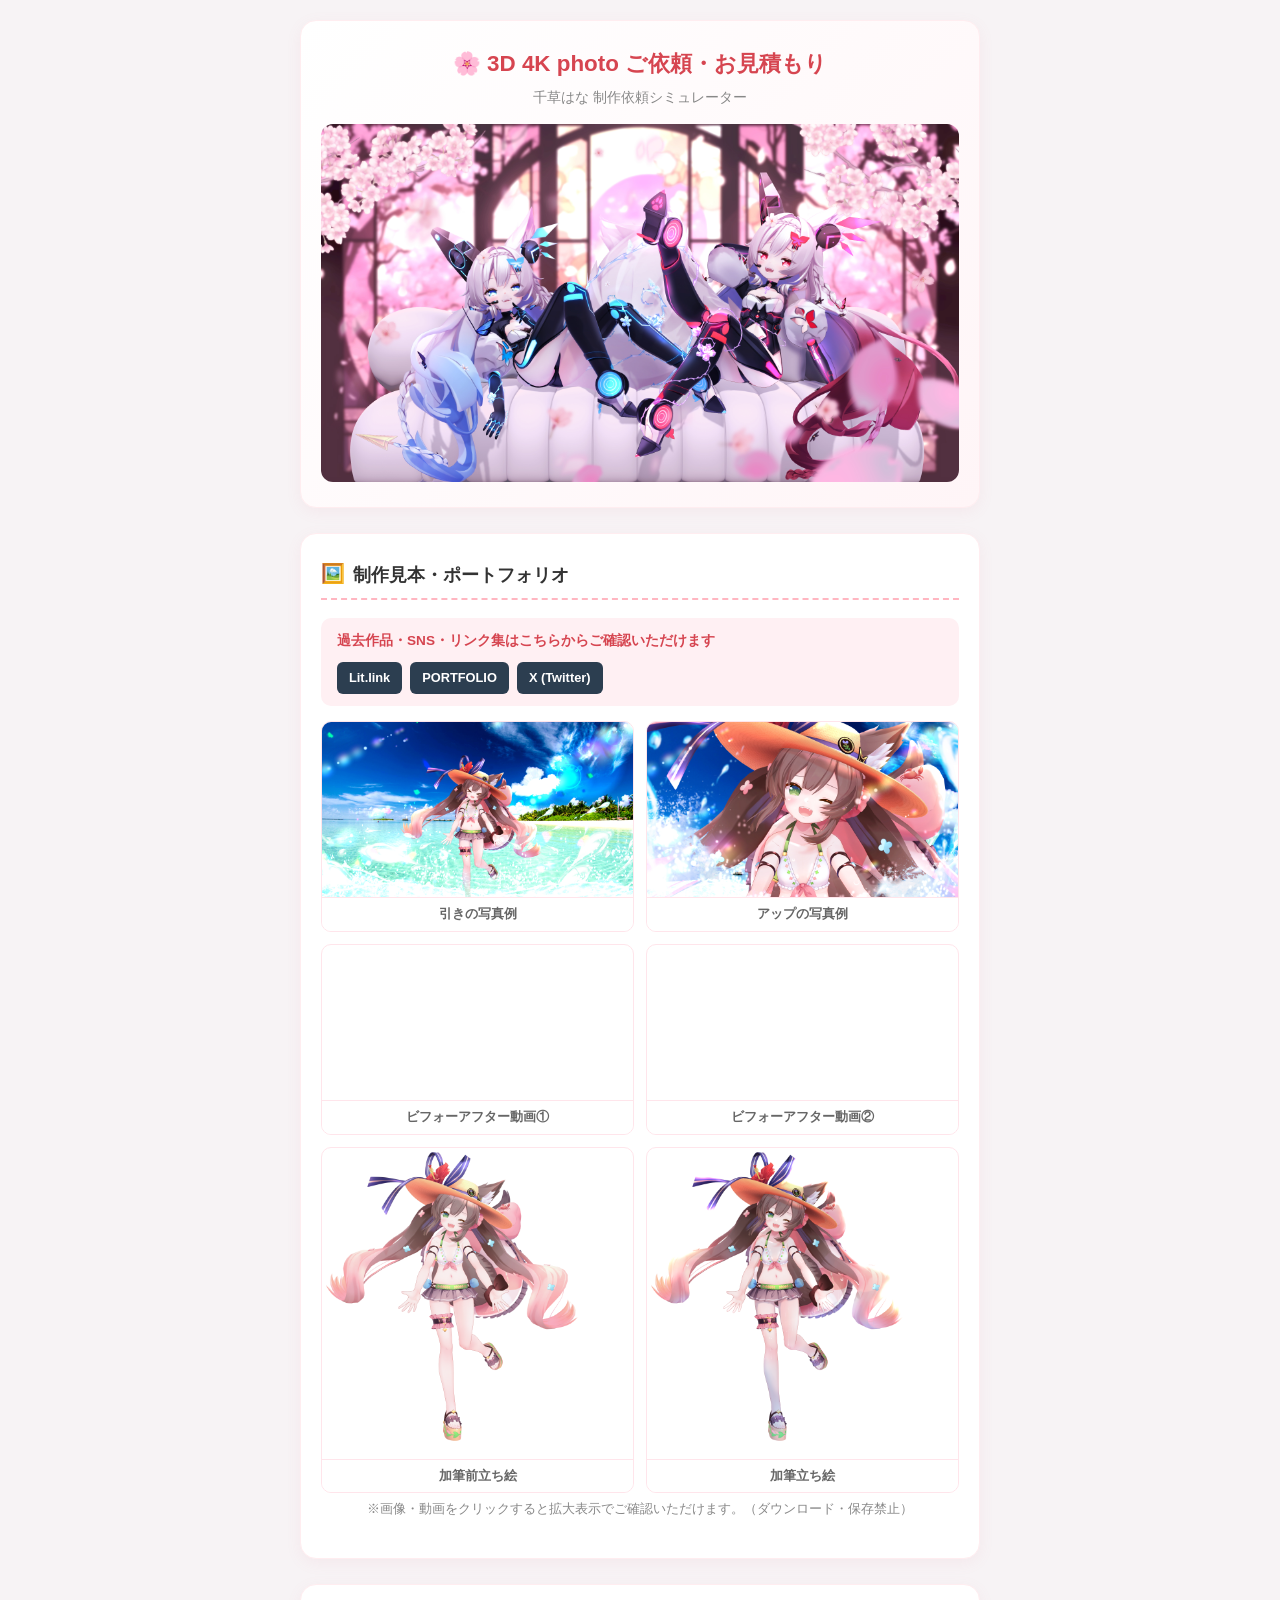
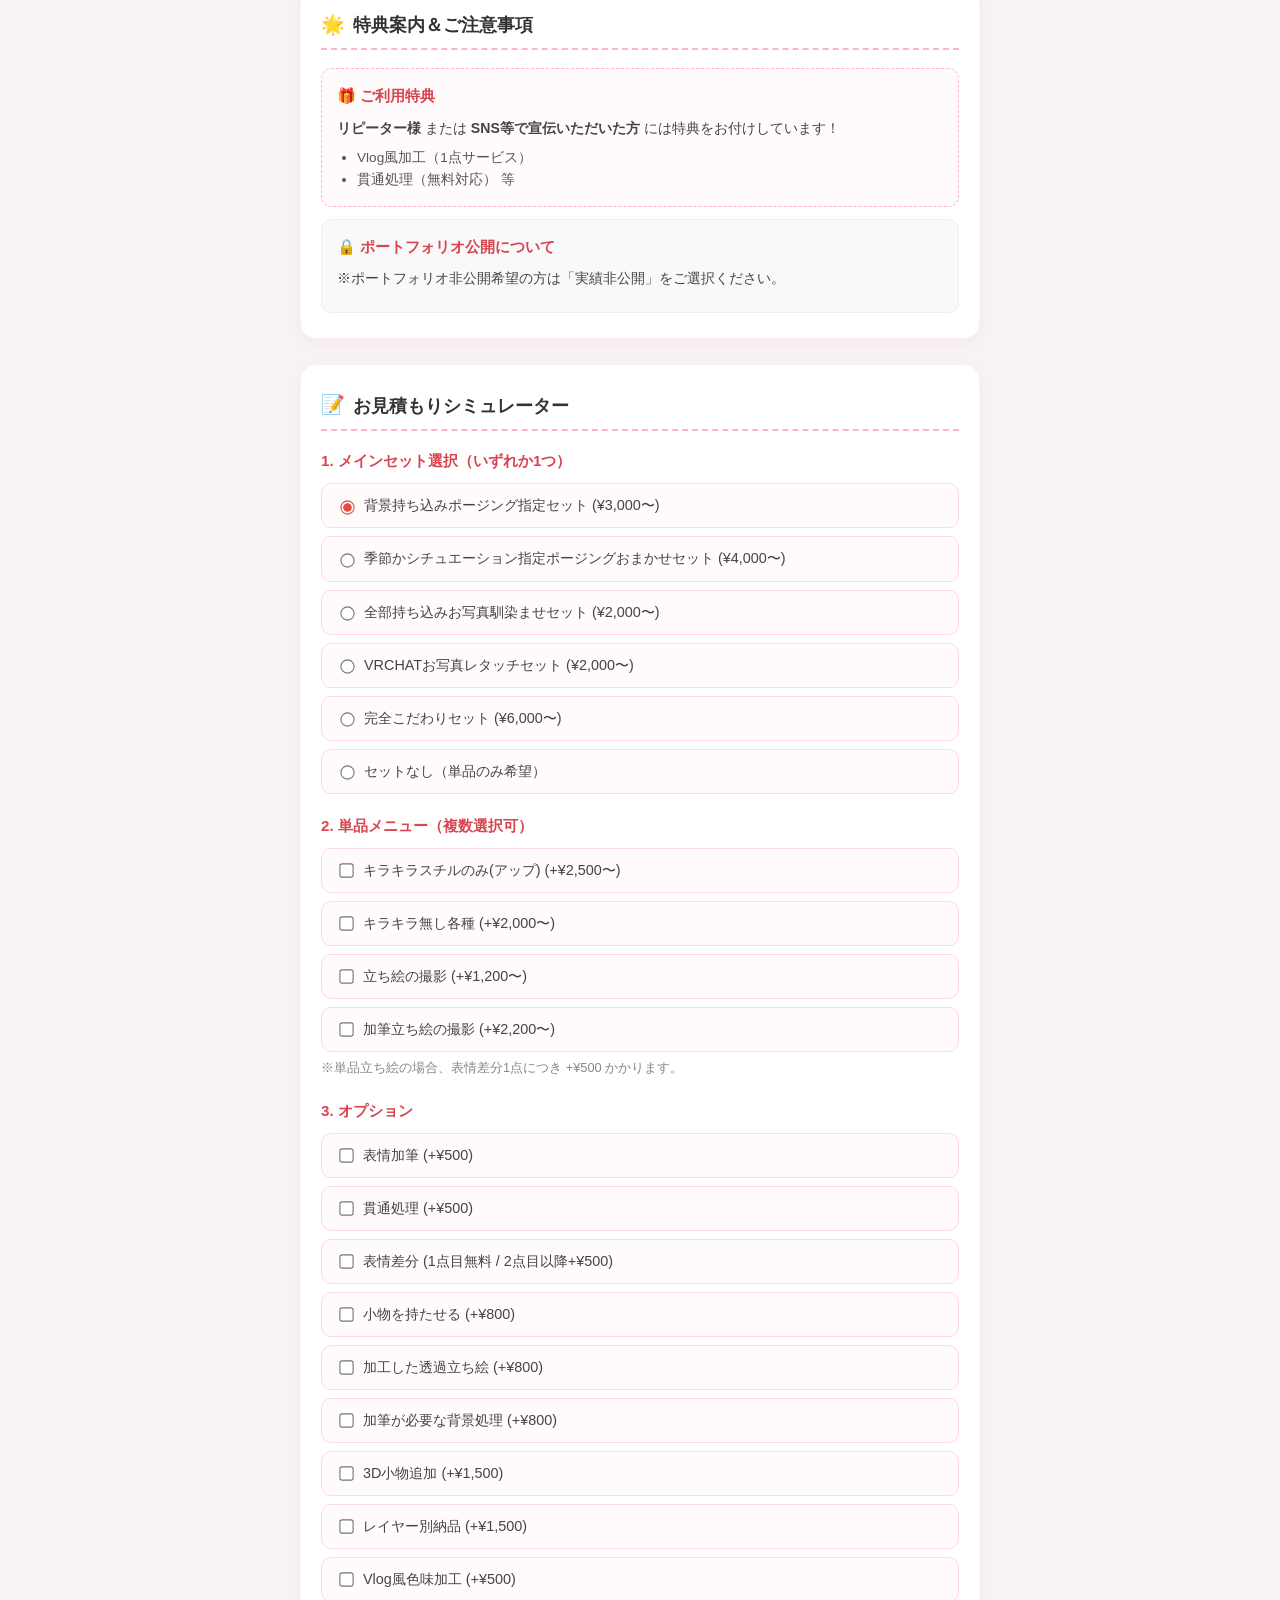
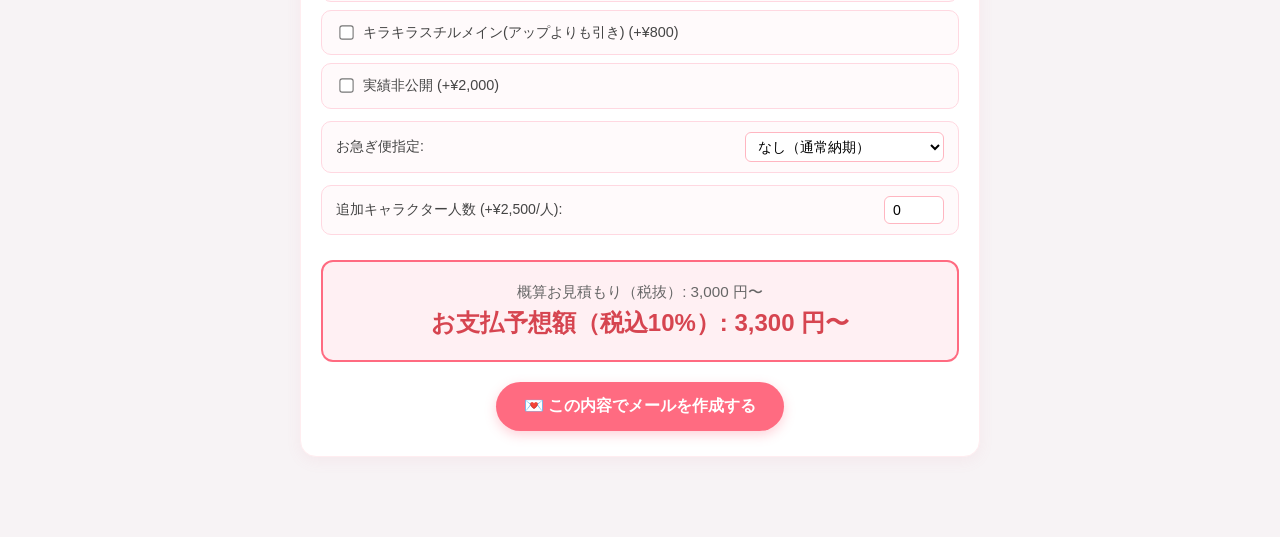
==== index.html @ 6236004c "Update index.html" ====
<!DOCTYPE html>
<html lang="ja">
<head>
  <meta charset="UTF-8">
  <meta name="viewport" content="width=device-width, initial-scale=1.0">
  <title>3D 4K photo ご依頼・お見積もり | 千草はな</title>
  <link rel="stylesheet" href="style.css">
</head>
<body>

  <div class="container">

    <!-- 🌸 ヘッダーセクション -->
    <header class="header-card">
      <h1>🌸 3D 4K photo ご依頼・お見積もり</h1>
      <p class="subtitle">千草はな 制作依頼シミュレーター</p>
      <div class="media-container">
        <img src="X用4月.jpg" alt="千草はな 3D 4K photo" class="header-img protected-media" oncontextmenu="return false;" ondragstart="return false;">
      </div>
    </header>

    <!-- 🎨 作例・ギャラリーセクション -->
    <section class="card-section">
      <div class="section-title">
        <span>🖼️</span>
        <h2>制作見本・ポートフォリオ</h2>
      </div>
      
      <!-- 各種リンクボタン -->
      <div class="portfolio-nav">
        <p>過去作品・SNS・リンク集はこちらからご確認いただけます</p>
        <div class="nav-buttons">
          <a href="https://lit.link/Chigusahana" class="btn-link litlink" target="_blank" rel="noopener noreferrer">Lit.link</a>
          <a href="https://xfolio.jp/portfolio/Chigusa_Hana" class="btn-link portfolio" target="_blank" rel="noopener noreferrer">PORTFOLIO</a>
          <a href="https://x.com/hanachigusa_ch" class="btn-link twitter" target="_blank" rel="noopener noreferrer">X (Twitter)</a>
        </div>
      </div>

      <!-- 制作見本グリッド -->
      <div class="media-grid">
        <div class="media-wrapper">
          <div class="media-container" onclick="openModal('2026_06_夏用_3000_2.jpg', 'img')">
            <img src="2026_06_夏用_3000_2.jpg" alt="引きの写真例" class="protected-media">
          </div>
          <div class="media-label">引きの写真例</div>
        </div>
        <div class="media-wrapper">
          <div class="media-container" onclick="openModal('2026_06_夏用_3000_3.jpg', 'img')">
            <img src="2026_06_夏用_3000_3.jpg" alt="アップの写真例" class="protected-media">
          </div>
          <div class="media-label">アップの写真例</div>
        </div>
        <div class="media-wrapper">
          <div class="media-container" onclick="openModal('before_after_1.mp4', 'video')">
            <video class="protected-media" muted loop playsinline autoplay>
              <source src="before_after_1.mp4" type="video/mp4">
            </video>
          </div>
          <div class="media-label">ビフォーアフター動画①</div>
        </div>
        <div class="media-wrapper">
          <div class="media-container" onclick="openModal('before_after_2.mp4', 'video')">
            <video class="protected-media" muted loop playsinline autoplay>
              <source src="before_after_2.mp4" type="video/mp4">
            </video>
          </div>
          <div class="media-label">ビフォーアフター動画②</div>
        </div>
        <div class="media-wrapper">
          <div class="media-container" onclick="openModal('加筆前立ち絵1.png', 'img')">
            <img src="加筆前立ち絵1.png" alt="加筆前立ち絵" class="protected-media">
          </div>
          <div class="media-label">加筆前立ち絵</div>
        </div>
        <div class="media-wrapper">
          <div class="media-container" onclick="openModal('加筆立ち絵1.png', 'img')">
            <img src="加筆立ち絵1.png" alt="加筆立ち絵" class="protected-media">
          </div>
          <div class="media-label">加筆立ち絵</div>
        </div>
      </div>
      <p class="note text-center">※画像・動画をクリックすると拡大表示でご確認いただけます。（ダウンロード・保存禁止）</p>
    </section>

    <!-- 🎁 特典＆お知らせセクション -->
    <section class="card-section info-card">
      <div class="section-title">
        <span>🌟</span>
        <h2>特典案内＆ご注意事項</h2>
      </div>

      <div class="info-box benefit-box">
        <h3>🎁 ご利用特典</h3>
        <p><strong>リピーター様</strong> または <strong>SNS等で宣伝いただいた方</strong> には特典をお付けしています！</p>
        <ul>
          <li>Vlog風加工（1点サービス）</li>
          <li>貫通処理（無料対応） 等</li>
        </ul>
      </div>

      <div class="info-box caution-box">
        <h3>🔒 ポートフォリオ公開について</h3>
        <p>※ポートフォリオ非公開希望の方は「実績非公開」をご選択ください。</p>
      </div>
    </section>

    <!-- 📝 お見積もりフォームセクション -->
    <section class="card-section estimate-card">
      <div class="section-title">
        <span>📝</span>
        <h2>お見積もりシミュレーター</h2>
      </div>

      <form id="estimateForm">
        
        <!-- 1. メインセット -->
        <div class="form-group">
          <h3>1. メインセット選択（いずれか1つ）</h3>
          <div class="radio-group">
            <label><input type="radio" name="mainSet" value="3000" checked> 背景持ち込みポージング指定セット (¥3,000〜)</label>
            <label><input type="radio" name="mainSet" value="4000"> 季節かシチュエーション指定ポージングおまかせセット (¥4,000〜)</label>
            <label><input type="radio" name="mainSet" value="2000"> 全部持ち込みお写真馴染ませセット (¥2,000〜)</label>
            <label><input type="radio" name="mainSet" value="2000"> VRCHATお写真レタッチセット (¥2,000〜)</label>
            <label><input type="radio" name="mainSet" value="6000"> 完全こだわりセット (¥6,000〜)</label>
            <label><input type="radio" name="mainSet" value="0"> セットなし（単品のみ希望）</label>
          </div>
        </div>

        <!-- 2. 単品メニュー -->
        <div class="form-group">
          <h3>2. 単品メニュー（複数選択可）</h3>
          <div class="checkbox-group">
            <label><input type="checkbox" class="opt" value="2500"> キラキラスチルのみ(アップ) (+¥2,500〜)</label>
            <label><input type="checkbox" class="opt" value="2000"> キラキラ無し各種 (+¥2,000〜)</label>
            <label><input type="checkbox" class="opt" value="1200"> 立ち絵の撮影 (+¥1,200〜)</label>
            <label><input type="checkbox" class="opt" value="2200"> 加筆立ち絵の撮影 (+¥2,200〜)</label>
          </div>
          <p class="note">※単品立ち絵の場合、表情差分1点につき +¥500 かかります。</p>
        </div>

        <!-- 3. オプション -->
        <div class="form-group">
          <h3>3. オプション</h3>
          <div class="checkbox-group">
            <label><input type="checkbox" class="opt" value="500"> 表情加筆 (+¥500)</label>
            <label><input type="checkbox" class="opt" value="500"> 貫通処理 (+¥500)</label>
            <label><input type="checkbox" class="opt" value="500"> 表情差分 (1点目無料 / 2点目以降+¥500)</label>
            <label><input type="checkbox" class="opt" value="800"> 小物を持たせる (+¥800)</label>
            <label><input type="checkbox" class="opt" value="800"> 加工した透過立ち絵 (+¥800)</label>
            <label><input type="checkbox" class="opt" value="800"> 加筆が必要な背景処理 (+¥800)</label>
            <label><input type="checkbox" class="opt" value="1500"> 3D小物追加 (+¥1,500)</label>
            <label><input type="checkbox" class="opt" value="1500"> レイヤー別納品 (+¥1,500)</label>
            <label><input type="checkbox" class="opt" value="500"> Vlog風色味加工 (+¥500)</label>
            <label><input type="checkbox" class="opt" value="800"> キラキラスチルメイン(アップよりも引き) (+¥800)</label>
            <label><input type="checkbox" class="opt" value="2000"> 実績非公開 (+¥2,000)</label>
          </div>

          <div class="select-group">
            <span>お急ぎ便指定:</span>
            <select id="express">
              <option value="0">なし（通常納期）</option>
              <option value="300">お急ぎ便 2週間 (+¥300)</option>
              <option value="1000">お急ぎ便 1週間 (+¥1,000)</option>
              <option value="3000">お急ぎ便 3日 (+¥3,000)</option>
              <option value="5000">お急ぎ便 1日 (+¥5,000)</option>
            </select>
          </div>

          <div class="number-group">
            <span>追加キャラクター人数 (+¥2,500/人):</span>
            <input type="number" id="charCount" value="0" min="0" max="10">
          </div>
        </div>

        <!-- 💰 お見積もり結果 -->
        <div class="result-box">
          <div class="price-tax-excluded">概算お見積もり（税抜）: <span id="totalPrice">3,000</span> 円〜</div>
          <div class="price-tax-included">お支払予想額（税込10%）: <span id="totalPriceTax">3,300</span> 円〜</div>
        </div>

        <div class="send-btn-wrapper">
          <button type="button" id="sendEmailBtn" class="send-btn">💌 この内容でメールを作成する</button>
        </div>

      </form>
    </section>

  </div>

  <!-- 🔍 拡大表示用モーダル -->
  <div id="imageModal" class="modal-overlay" onclick="closeModal()">
    <div class="modal-content-wrapper" onclick="event.stopPropagation()">
      <span id="modalClose" class="modal-close-btn" onclick="closeModal()">&times;</span>
      <div id="modalMediaContainer"></div>
    </div>
  </div>

  <script src="script.js"></script>
</body>
</html>
---- style.css ----
@charset "UTF-8";

/* --- 全体基本設定 --- */
body {
  font-family: "Hiragino Sans", "Hiragino Kaku Gothic ProN", "Meiryo", sans-serif;
  background-color: #f7f3f5;
  color: #444;
  line-height: 1.6;
  margin: 0;
  padding: 20px 10px 80px 10px;
}

.container {
  max-width: 680px;
  margin: 0 auto;
  display: flex;
  flex-direction: column;
  gap: 25px; /* 各カードごとの間隔 */
}

/* 🖱️ 手持ちのアニメーションカーソル設定 */
/* ※ `my-cursor.ani` 部分をご自身のファイル名に変更してください */
a, button, input[type="radio"], input[type="checkbox"], select, label, .clickable-media {
  cursor: url('my-cursor.ani'), pointer !important;
}

img, video {
  -webkit-touch-callout: none;
  -webkit-user-select: none;
  user-select: none;
  pointer-events: auto;
}

/* --- 📦 各機能ごとの独立したカード枠 --- */
.header-card, .card-section {
  background: #ffffff;
  padding: 25px 20px;
  border-radius: 16px;
  box-shadow: 0 4px 15px rgba(220, 120, 140, 0.08);
  border: 1px solid #ffedf0;
}

/* ヘッダーカード */
.header-card {
  text-align: center;
  background: linear-gradient(135deg, #ffffff 0%, #fff5f7 100%);
}
h1 {
  font-size: 1.4rem;
  color: #d64550;
  margin: 0 0 5px 0;
}
.subtitle {
  font-size: 0.85rem;
  color: #888;
  margin: 0 0 15px 0;
}
.header-img {
  width: 100%;
  height: auto;
  border-radius: 12px;
  display: block;
}

/* セクションタイトル */
.section-title {
  display: flex;
  align-items: center;
  gap: 8px;
  border-bottom: 2px dashed #ffb6c1;
  padding-bottom: 8px;
  margin-bottom: 18px;
}
.section-title span {
  font-size: 1.2rem;
}
.section-title h2 {
  font-size: 1.1rem;
  color: #333;
  margin: 0;
}

h3 {
  font-size: 0.95rem;
  color: #d64550;
  margin: 15px 0 10px 0;
}

/* --- 🎨 作例・ポートフォリオ --- */
.portfolio-nav {
  background: #fff0f3;
  padding: 12px 16px;
  border-radius: 10px;
  display: flex;
  flex-wrap: wrap;
  align-items: center;
  justify-content: space-between;
  gap: 10px;
  margin-bottom: 15px;
}
.portfolio-nav p {
  margin: 0;
  font-weight: bold;
  font-size: 0.85rem;
  color: #d64550;
}
.nav-buttons {
  display: flex;
  gap: 8px;
}
.btn-link {
  display: inline-block;
  padding: 6px 12px;
  background-color: #2c3e50;
  color: #fff;
  text-decoration: none;
  border-radius: 6px;
  font-size: 0.8rem;
  font-weight: bold;
}
.btn-link.secondary {
  background-color: #16a085;
}

.media-grid {
  display: grid;
  grid-template-columns: repeat(auto-fit, minmax(220px, 1fr));
  gap: 12px;
}
.media-wrapper {
  border-radius: 10px;
  overflow: hidden;
  background-color: #fff;
  border: 1px solid #ffe5eb;
}
.media-grid img, .media-grid video {
  width: 100%;
  height: auto;
  display: block;
}
.media-label {
  font-weight: bold;
  padding: 6px 0;
  font-size: 0.8rem;
  color: #666;
  text-align: center;
  background: #fff;
  border-top: 1px solid #ffe5eb;
}

/* --- 🎁 特典＆お知らせ（分かりやすい紹介ボックス） --- */
.info-box {
  padding: 15px;
  border-radius: 10px;
  margin-bottom: 12px;
}
.info-box:last-child {
  margin-bottom: 0;
}
.info-box h3 {
  margin-top: 0;
  margin-bottom: 8px;
}
.info-box p {
  font-size: 0.88rem;
  margin: 0 0 8px 0;
}
.info-box ul {
  margin: 0;
  padding-left: 20px;
  font-size: 0.85rem;
  color: #555;
}

.benefit-box {
  background-color: #fffafb;
  border: 1.5px dashed #ffb6c1;
}
.caution-box {
  background-color: #f9f9f9;
  border: 1px solid #eee;
}

/* --- 📝 お見積もりフォーム --- */
.form-group {
  margin-bottom: 20px;
}

.radio-group, .checkbox-group {
  display: flex;
  flex-direction: column;
  gap: 8px;
}

.radio-group label, .checkbox-group label {
  display: flex;
  align-items: center;
  background-color: #fffafb;
  border: 1.5px solid #ffd8e1;
  padding: 10px 14px;
  border-radius: 10px;
  font-size: 0.9rem;
  transition: all 0.2s ease;
}
.radio-group label:hover, .checkbox-group label:hover {
  background-color: #fff0f3;
  border-color: #ff9ebb;
}
.radio-group input, .checkbox-group input {
  margin-right: 10px;
  transform: scale(1.1);
  accent-color: #e74c3c;
}

.select-group, .number-group {
  margin-top: 12px;
  background: #fffafb;
  padding: 10px 14px;
  border-radius: 10px;
  border: 1.5px solid #ffd8e1;
  display: flex;
  align-items: center;
  justify-content: space-between;
  font-size: 0.88rem;
}
select, input[type="number"] {
  padding: 5px 8px;
  border-radius: 6px;
  border: 1px solid #ffb6c1;
  font-size: 0.88rem;
  background-color: #fff;
}

.note {
  font-size: 0.8rem;
  color: #888;
  margin-top: 6px;
}
.text-center {
  text-align: center;
}

/* 💰 お見積もり結果表示 */
.result-box {
  margin-top: 25px;
  padding: 18px;
  background: #fff0f3;
  border: 2px solid #ff6b81;
  border-radius: 12px;
  text-align: center;
}
.price-tax-excluded {
  font-size: 0.95rem;
  color: #666;
}
.price-tax-included {
  font-size: 1.5rem;
  font-weight: bold;
  color: #d64550;
}

.send-btn-wrapper {
  text-align: center;
  margin-top: 20px;
}
.send-btn {
  padding: 14px 28px;
  background-color: #ff6b81;
  color: #fff;
  border: none;
  border-radius: 30px;
  font-weight: bold;
  font-size: 1rem;
  box-shadow: 0 4px 12px rgba(255, 107, 129, 0.3);
  transition: all 0.2s;
}
.send-btn:hover {
  background-color: #ee5253;
  transform: translateY(-2px);
}

/* 🔍 画像・動画拡大表示モーダル */
.modal-overlay {
  display: none;
  position: fixed;
  top: 0;
  left: 0;
  width: 100vw;
  height: 100vh;
  background-color: rgba(0, 0, 0, 0.88);
  z-index: 9999;
  justify-content: center;
  align-items: center;
  padding: 20px;
  box-sizing: border-box;
  backdrop-filter: blur(4px);
}
.modal-content-wrapper {
  position: relative;
  max-width: 90vw;
  max-height: 90vh;
  display: flex;
  justify-content: center;
  align-items: center;
}
.modal-content-wrapper img, .modal-content-wrapper video {
  max-width: 90vw;
  max-height: 85vh;
  object-fit: contain;
  border-radius: 8px;
  box-shadow: 0 10px 30px rgba(0,0,0,0.5);
}
.modal-close-btn {
  position: absolute;
  top: -40px;
  right: 0;
  color: #ffffff;
  font-size: 32px;
  font-weight: bold;
  cursor: pointer;
  user-select: none;
}
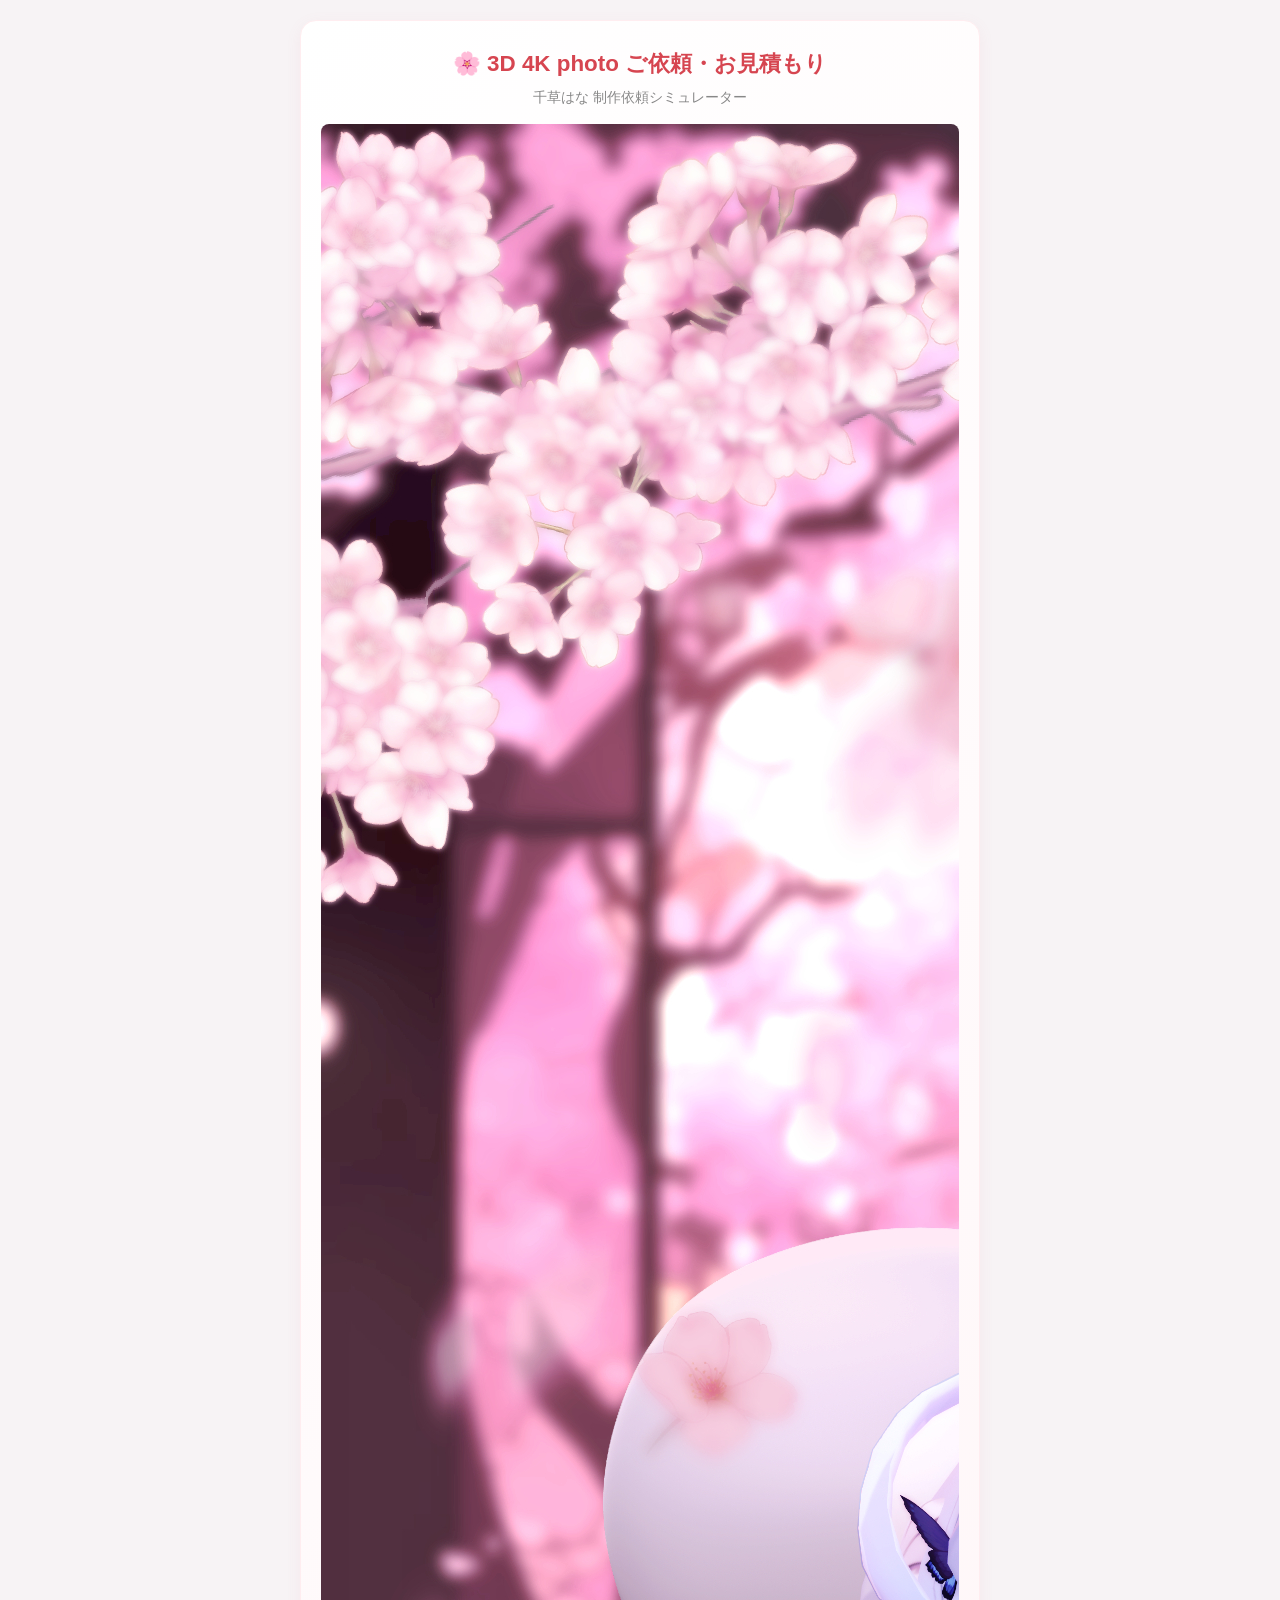
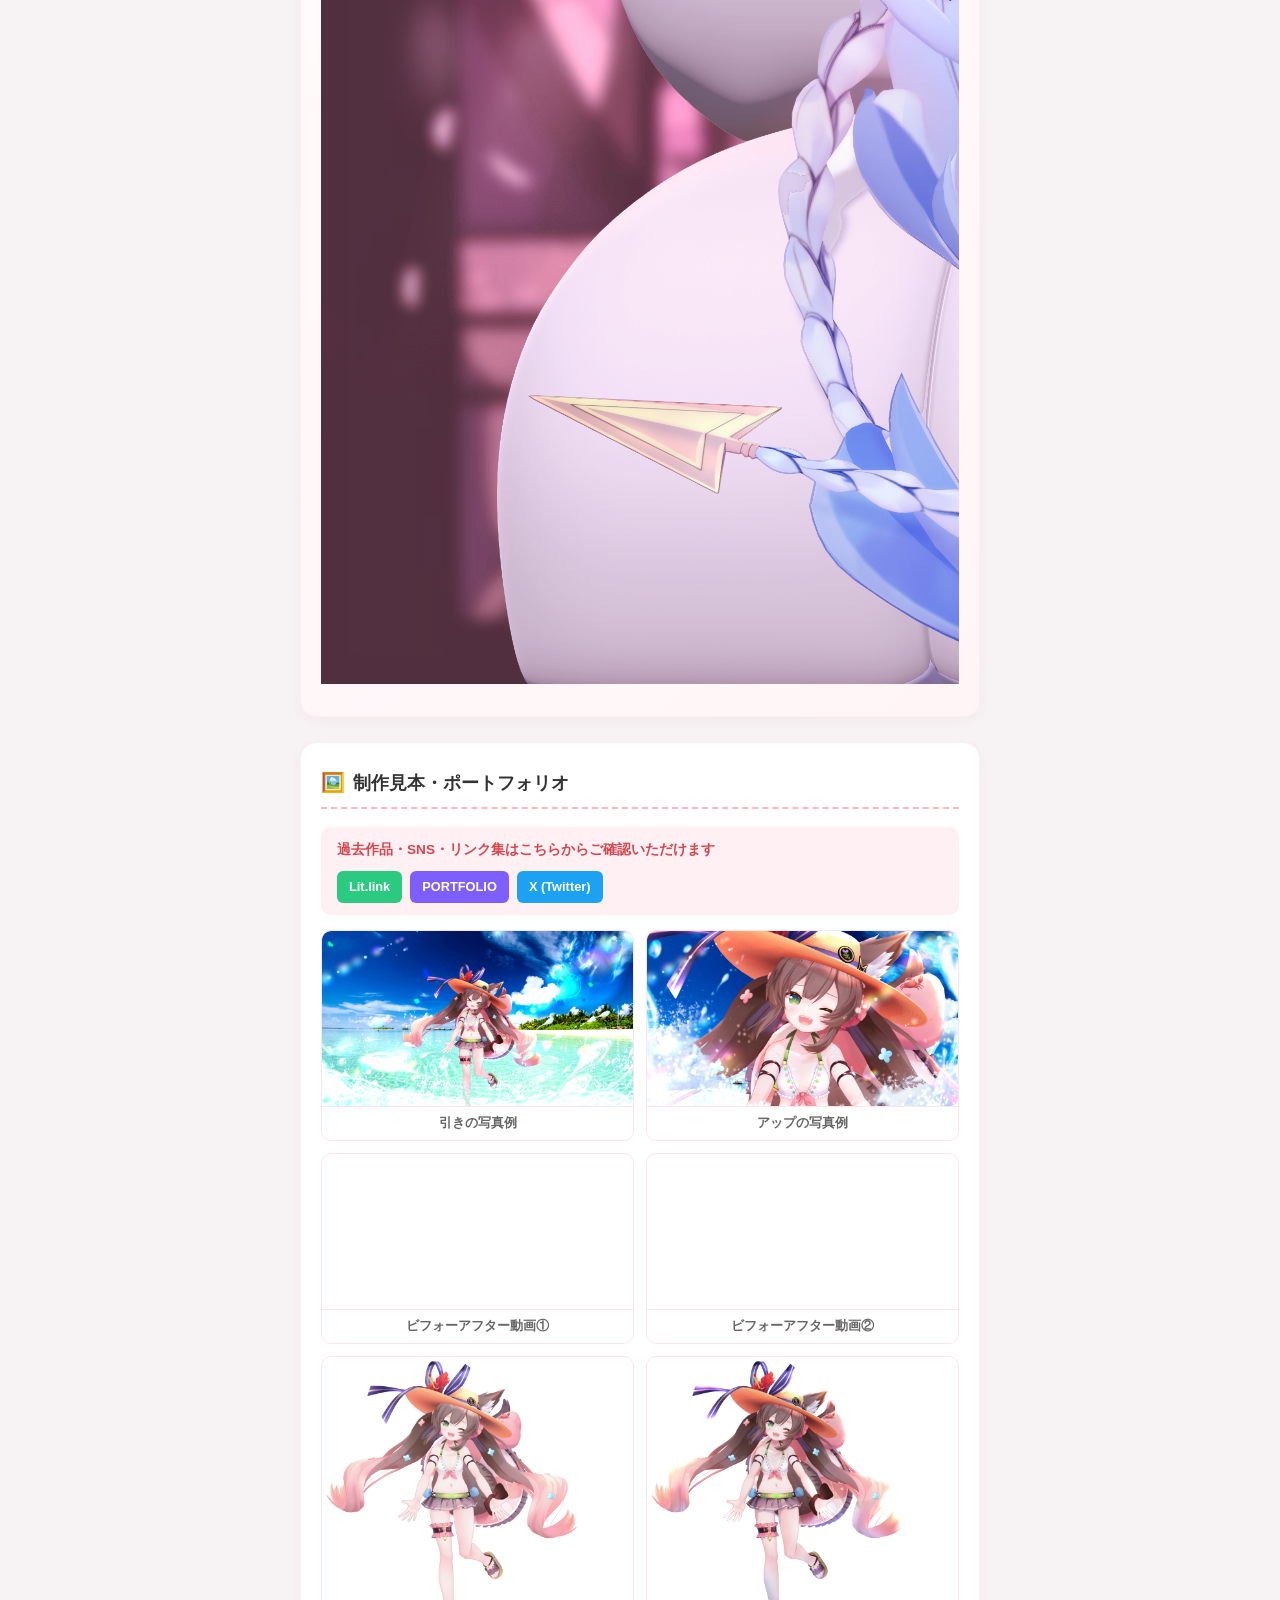
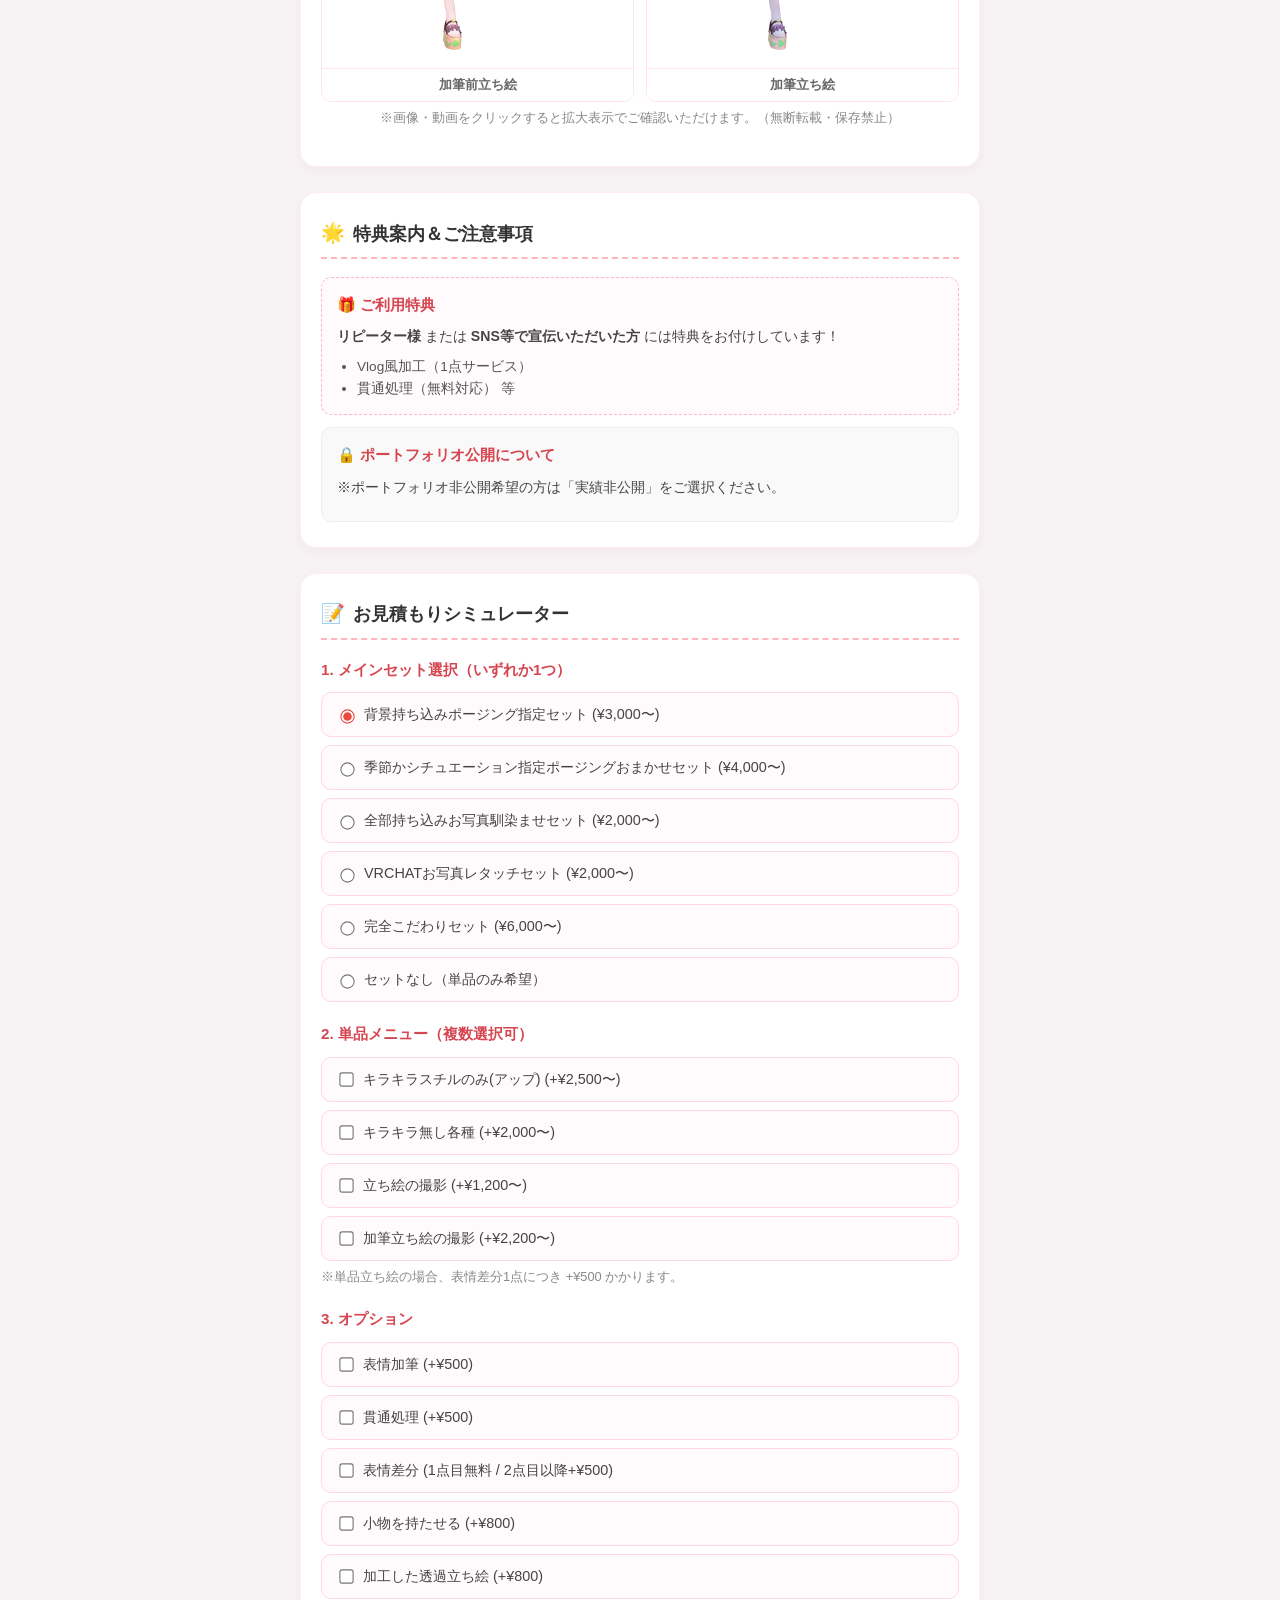
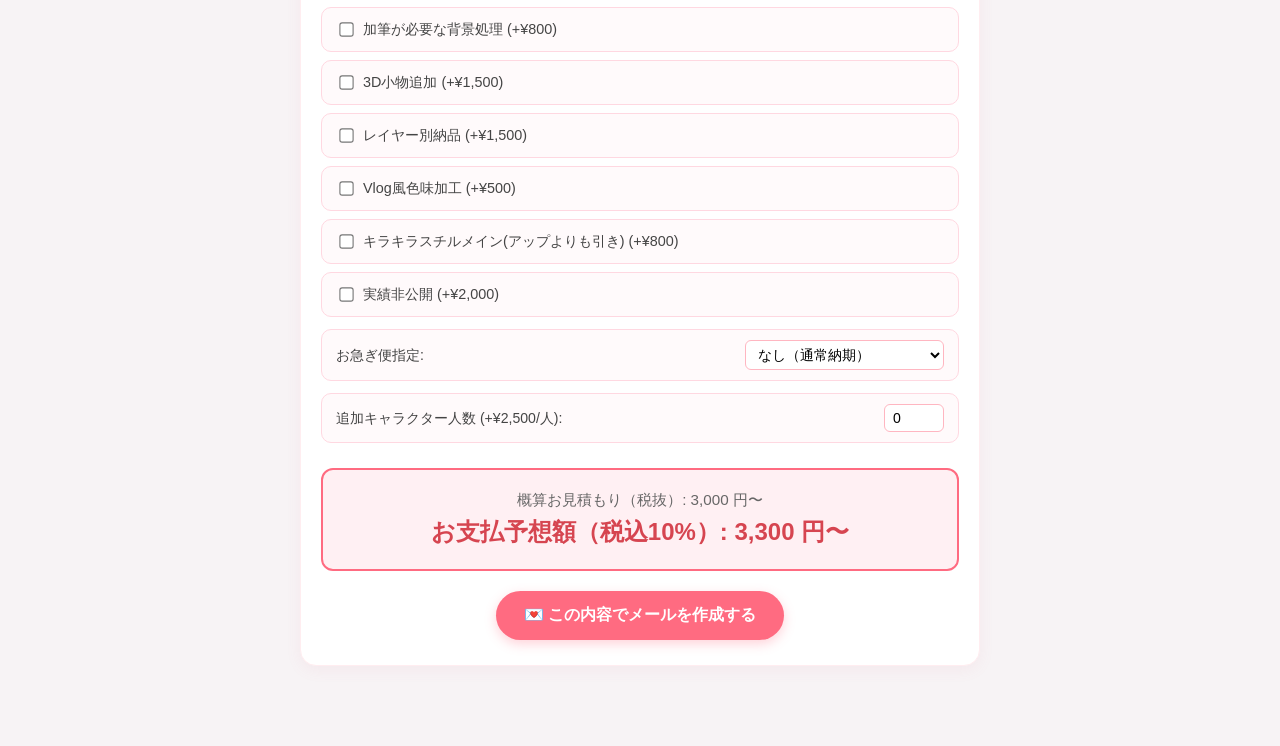
==== commit a5e3592e: "Update index.html" ====
--- a/index.html
+++ b/index.html
@@ -6,7 +6,7 @@
   <title>3D 4K photo ご依頼・お見積もり | 千草はな</title>
   <link rel="stylesheet" href="style.css">
 </head>
-<body>
+<body oncontextmenu="return false;">
 
   <div class="container">
 
@@ -14,8 +14,9 @@
     <header class="header-card">
       <h1>🌸 3D 4K photo ご依頼・お見積もり</h1>
       <p class="subtitle">千草はな 制作依頼シミュレーター</p>
-      <div class="media-container">
-        <img src="X用4月.jpg" alt="千草はな 3D 4K photo" class="header-img protected-media" oncontextmenu="return false;" ondragstart="return false;">
+      <div class="media-container header-container">
+        <img src="X用4月.jpg" alt="千草はな 3D 4K photo" class="protected-media">
+        <div class="media-shield"></div>
       </div>
     </header>
 
@@ -41,12 +42,14 @@
         <div class="media-wrapper">
           <div class="media-container" onclick="openModal('2026_06_夏用_3000_2.jpg', 'img')">
             <img src="2026_06_夏用_3000_2.jpg" alt="引きの写真例" class="protected-media">
+            <div class="media-shield"></div>
           </div>
           <div class="media-label">引きの写真例</div>
         </div>
         <div class="media-wrapper">
           <div class="media-container" onclick="openModal('2026_06_夏用_3000_3.jpg', 'img')">
             <img src="2026_06_夏用_3000_3.jpg" alt="アップの写真例" class="protected-media">
+            <div class="media-shield"></div>
           </div>
           <div class="media-label">アップの写真例</div>
         </div>
@@ -55,6 +58,7 @@
             <video class="protected-media" muted loop playsinline autoplay>
               <source src="before_after_1.mp4" type="video/mp4">
             </video>
+            <div class="media-shield"></div>
           </div>
           <div class="media-label">ビフォーアフター動画①</div>
         </div>
@@ -63,23 +67,26 @@
             <video class="protected-media" muted loop playsinline autoplay>
               <source src="before_after_2.mp4" type="video/mp4">
             </video>
+            <div class="media-shield"></div>
           </div>
           <div class="media-label">ビフォーアフター動画②</div>
         </div>
         <div class="media-wrapper">
           <div class="media-container" onclick="openModal('加筆前立ち絵1.png', 'img')">
             <img src="加筆前立ち絵1.png" alt="加筆前立ち絵" class="protected-media">
+            <div class="media-shield"></div>
           </div>
           <div class="media-label">加筆前立ち絵</div>
         </div>
         <div class="media-wrapper">
           <div class="media-container" onclick="openModal('加筆立ち絵1.png', 'img')">
             <img src="加筆立ち絵1.png" alt="加筆立ち絵" class="protected-media">
+            <div class="media-shield"></div>
           </div>
           <div class="media-label">加筆立ち絵</div>
         </div>
       </div>
-      <p class="note text-center">※画像・動画をクリックすると拡大表示でご確認いただけます。（ダウンロード・保存禁止）</p>
+      <p class="note text-center">※画像・動画をクリックすると拡大表示でご確認いただけます。（無断転載・保存禁止）</p>
     </section>
 
     <!-- 🎁 特典＆お知らせセクション -->
@@ -191,7 +198,7 @@
   <div id="imageModal" class="modal-overlay" onclick="closeModal()">
     <div class="modal-content-wrapper" onclick="event.stopPropagation()">
       <span id="modalClose" class="modal-close-btn" onclick="closeModal()">&times;</span>
-      <div id="modalMediaContainer"></div>
+      <div id="modalMediaContainer" class="modal-media-wrapper"></div>
     </div>
   </div>
 
--- a/style.css
+++ b/style.css
@@ -320,3 +320,26 @@
   cursor: pointer;
   user-select: none;
 }
+/* 画像・動画のDL防止対策 */
+.protected-media {
+  pointer-events: none; /* ドラッグや右クリック判定を完全に無効化 */
+  -webkit-touch-callout: none; /* iOS長押しメニュー禁止 */
+  -webkit-user-select: none;
+  -khtml-user-select: none;
+  -moz-user-select: none;
+  -ms-user-select: none;
+  user-select: none;
+}
+
+.media-container {
+  position: relative;
+  cursor: pointer;
+  overflow: hidden;
+  border-radius: 8px;
+}
+
+/* ナビゲーションボタン */
+.btn-link.litlink { background-color: #2bca81; }
+.btn-link.portfolio { background-color: #7d5fff; }
+.btn-link.twitter { background-color: #1da1f2; }
+.btn-link:hover { opacity: 0.85; transform: translateY(-2px); }
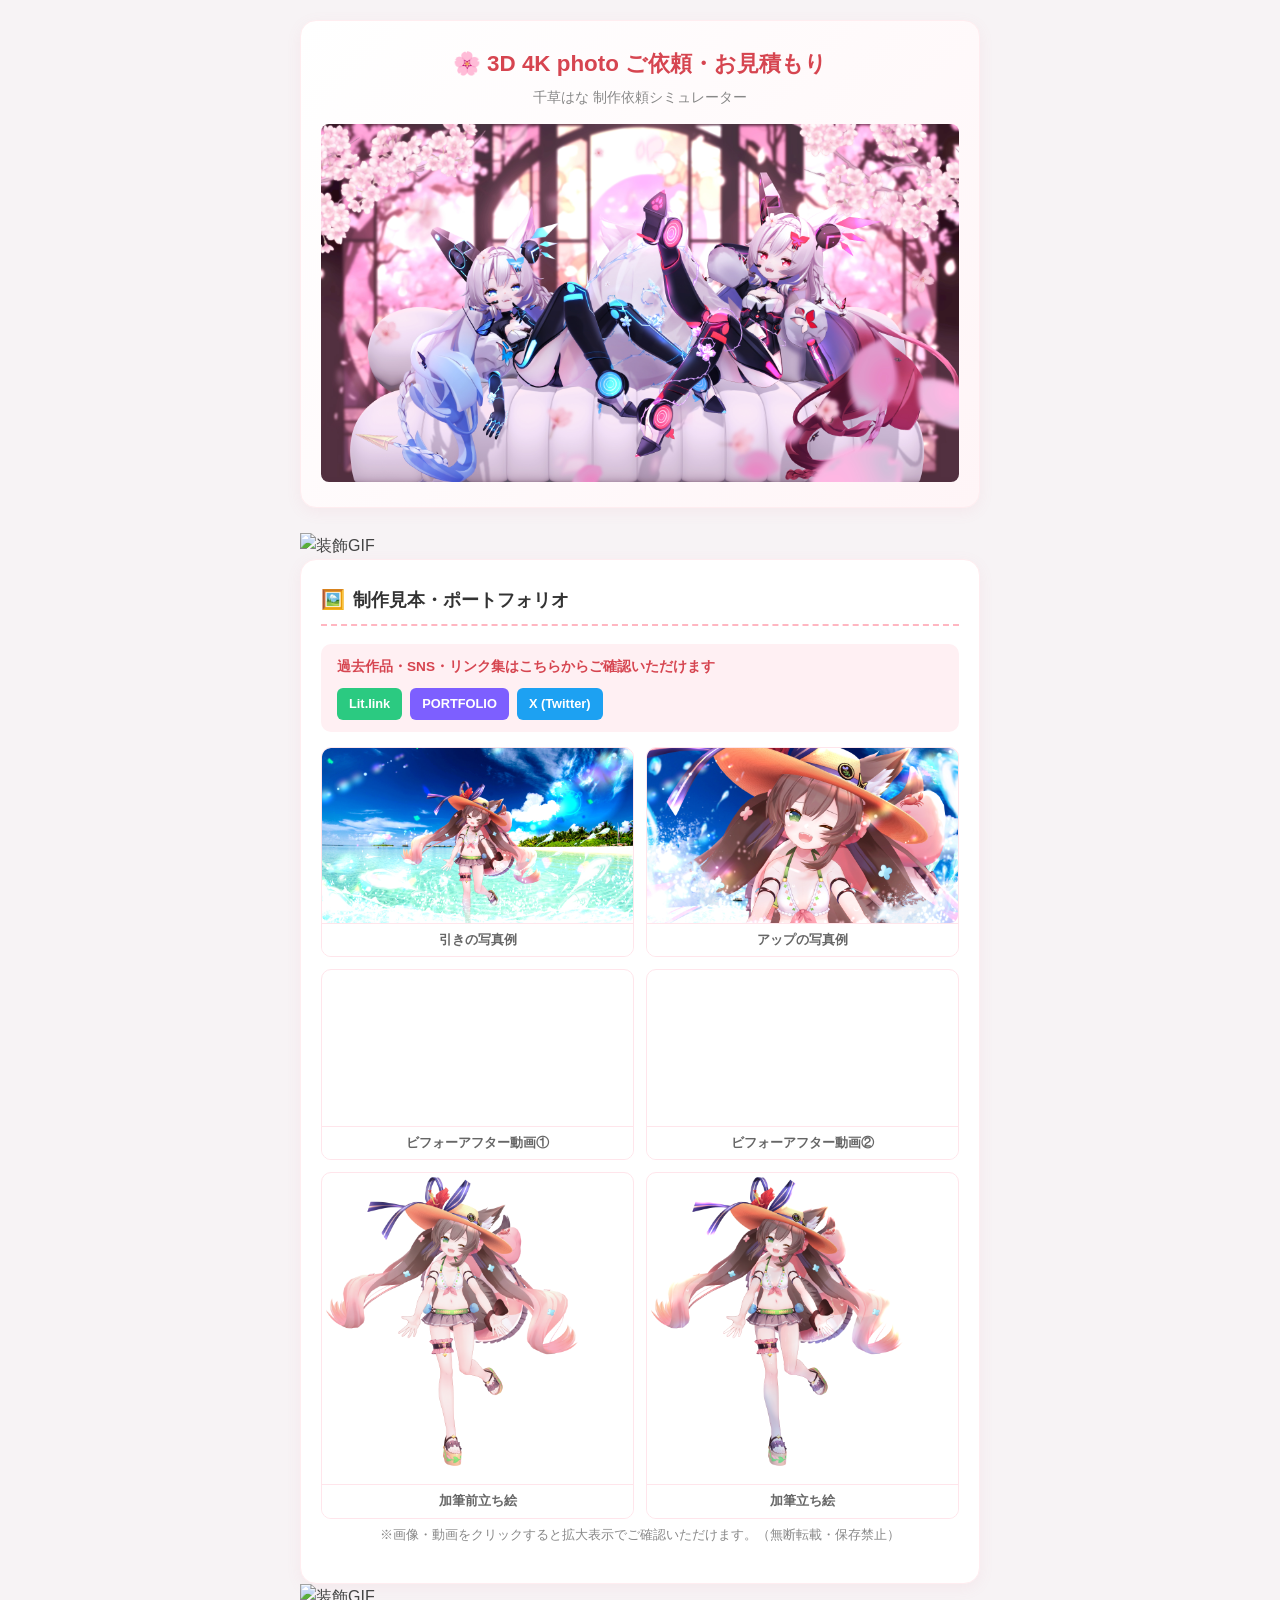
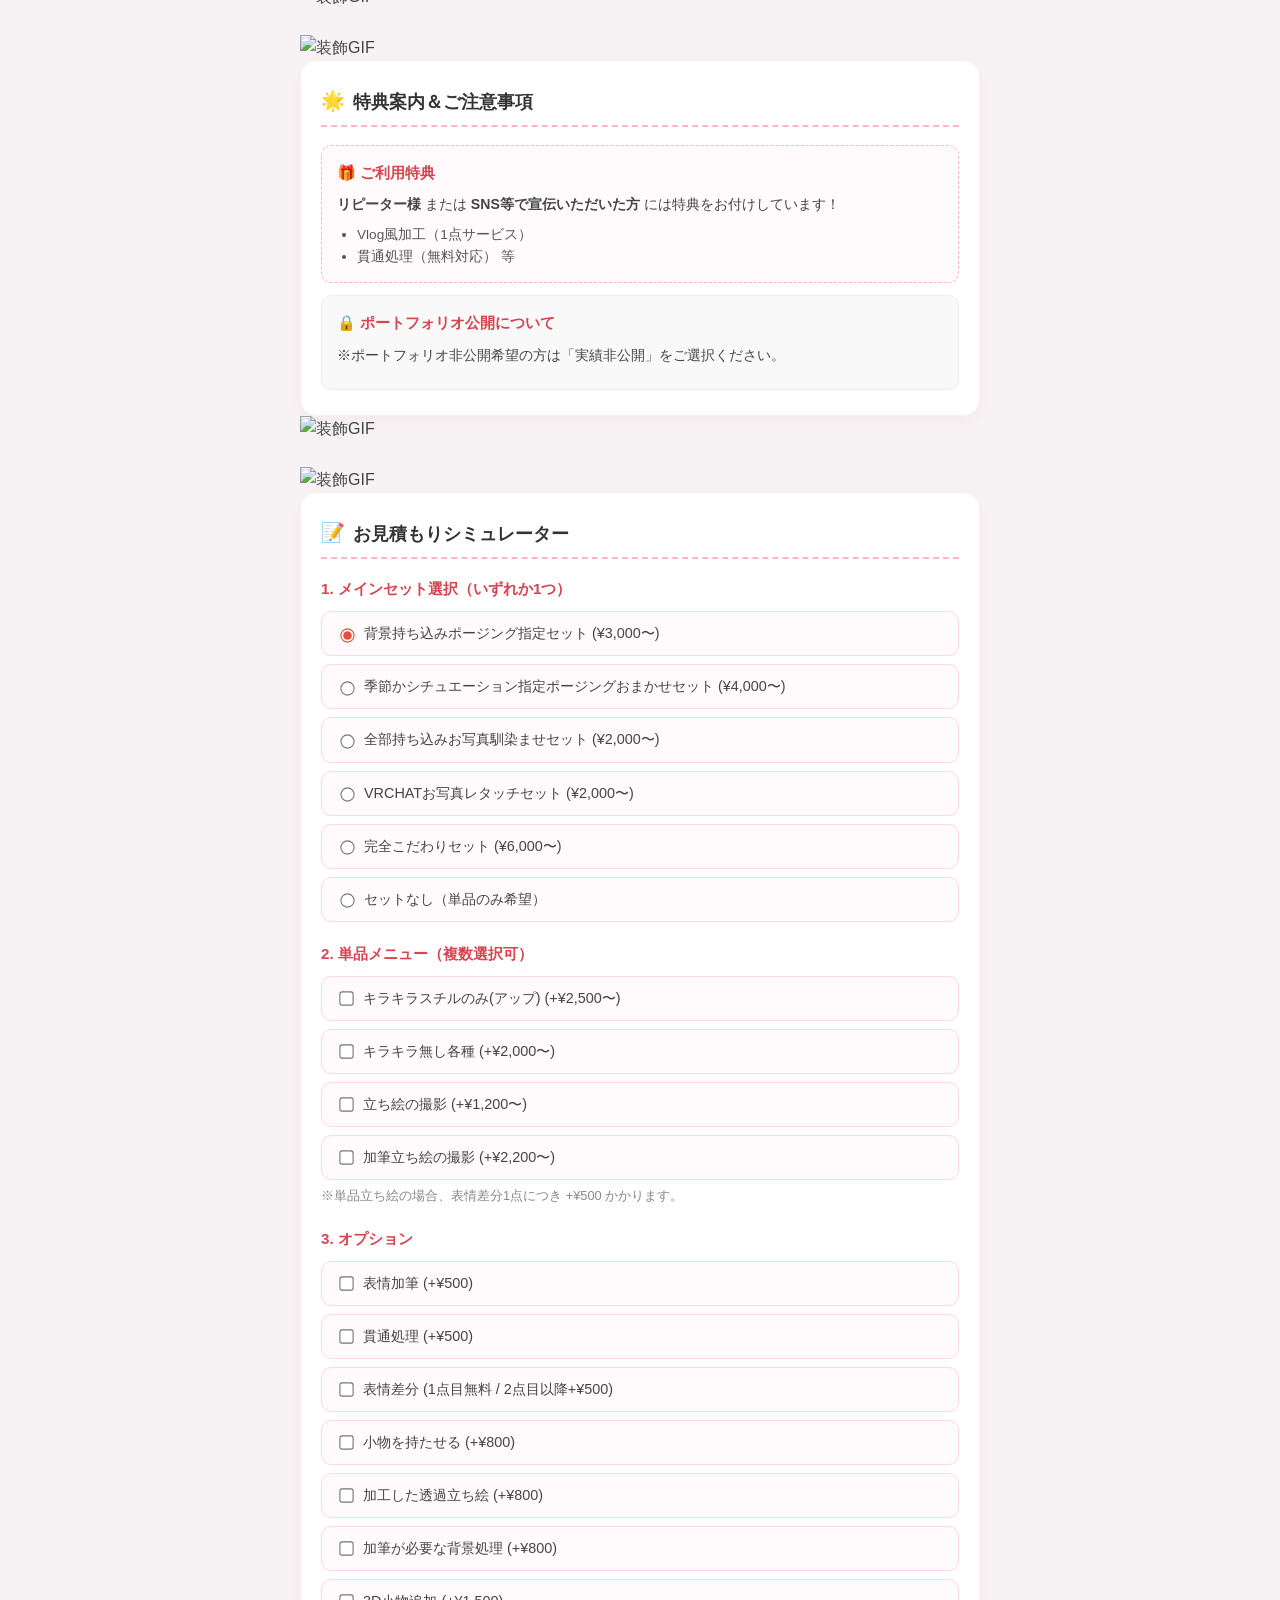
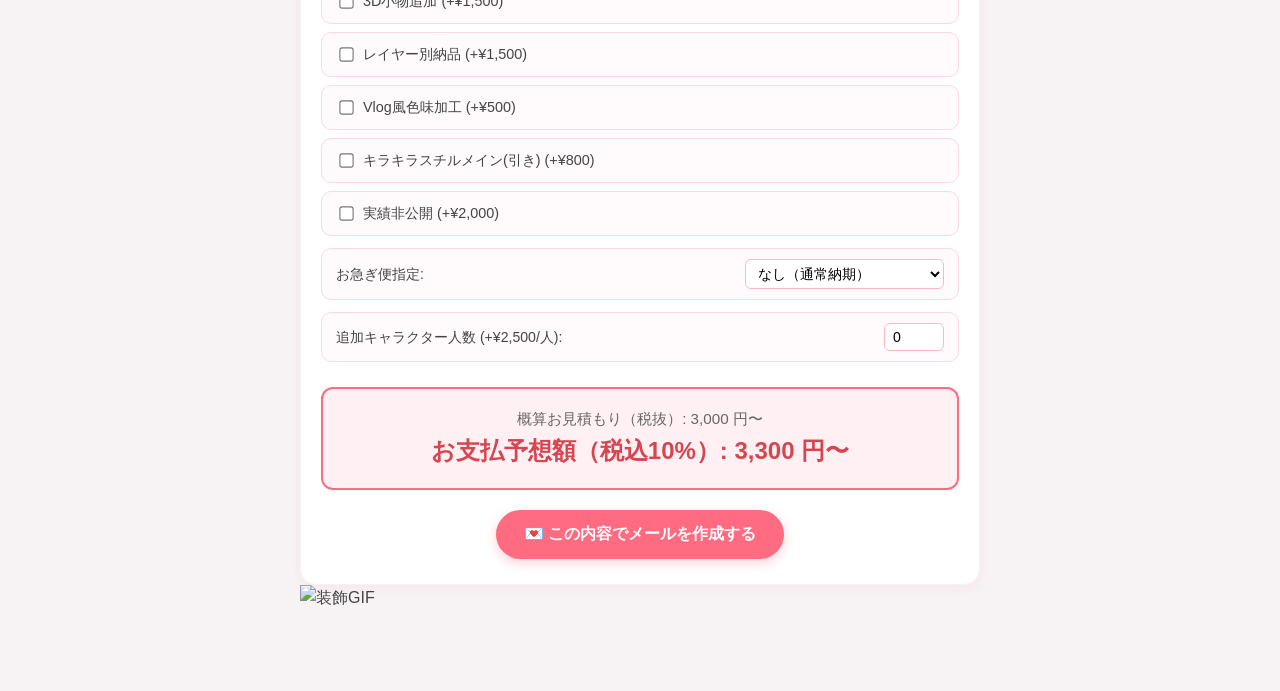
==== commit 42714ad3: "Update index.html" ====
--- a/index.html
+++ b/index.html
@@ -10,7 +10,6 @@
 
   <div class="container">
 
-    <!-- 🌸 ヘッダーセクション -->
     <header class="header-card">
       <h1>🌸 3D 4K photo ご依頼・お見積もり</h1>
       <p class="subtitle">千草はな 制作依頼シミュレーター</p>
@@ -20,181 +19,207 @@
       </div>
     </header>
 
-    <!-- 🎨 作例・ギャラリーセクション -->
-    <section class="card-section">
-      <div class="section-title">
-        <span>🖼️</span>
-        <h2>制作見本・ポートフォリオ</h2>
-      </div>
-      
-      <!-- 各種リンクボタン -->
-      <div class="portfolio-nav">
-        <p>過去作品・SNS・リンク集はこちらからご確認いただけます</p>
-        <div class="nav-buttons">
-          <a href="https://lit.link/Chigusahana" class="btn-link litlink" target="_blank" rel="noopener noreferrer">Lit.link</a>
-          <a href="https://xfolio.jp/portfolio/Chigusa_Hana" class="btn-link portfolio" target="_blank" rel="noopener noreferrer">PORTFOLIO</a>
-          <a href="https://x.com/hanachigusa_ch" class="btn-link twitter" target="_blank" rel="noopener noreferrer">X (Twitter)</a>
-        </div>
-      </div>
-
-      <!-- 制作見本グリッド -->
-      <div class="media-grid">
-        <div class="media-wrapper">
-          <div class="media-container" onclick="openModal('2026_06_夏用_3000_2.jpg', 'img')">
-            <img src="2026_06_夏用_3000_2.jpg" alt="引きの写真例" class="protected-media">
-            <div class="media-shield"></div>
-          </div>
-          <div class="media-label">引きの写真例</div>
-        </div>
-        <div class="media-wrapper">
-          <div class="media-container" onclick="openModal('2026_06_夏用_3000_3.jpg', 'img')">
-            <img src="2026_06_夏用_3000_3.jpg" alt="アップの写真例" class="protected-media">
-            <div class="media-shield"></div>
-          </div>
-          <div class="media-label">アップの写真例</div>
-        </div>
-        <div class="media-wrapper">
-          <div class="media-container" onclick="openModal('before_after_1.mp4', 'video')">
-            <video class="protected-media" muted loop playsinline autoplay>
-              <source src="before_after_1.mp4" type="video/mp4">
-            </video>
-            <div class="media-shield"></div>
-          </div>
-          <div class="media-label">ビフォーアフター動画①</div>
-        </div>
-        <div class="media-wrapper">
-          <div class="media-container" onclick="openModal('before_after_2.mp4', 'video')">
-            <video class="protected-media" muted loop playsinline autoplay>
-              <source src="before_after_2.mp4" type="video/mp4">
-            </video>
-            <div class="media-shield"></div>
-          </div>
-          <div class="media-label">ビフォーアフター動画②</div>
-        </div>
-        <div class="media-wrapper">
-          <div class="media-container" onclick="openModal('加筆前立ち絵1.png', 'img')">
-            <img src="加筆前立ち絵1.png" alt="加筆前立ち絵" class="protected-media">
-            <div class="media-shield"></div>
-          </div>
-          <div class="media-label">加筆前立ち絵</div>
-        </div>
-        <div class="media-wrapper">
-          <div class="media-container" onclick="openModal('加筆立ち絵1.png', 'img')">
-            <img src="加筆立ち絵1.png" alt="加筆立ち絵" class="protected-media">
-            <div class="media-shield"></div>
-          </div>
-          <div class="media-label">加筆立ち絵</div>
-        </div>
-      </div>
-      <p class="note text-center">※画像・動画をクリックすると拡大表示でご確認いただけます。（無断転載・保存禁止）</p>
-    </section>
-
-    <!-- 🎁 特典＆お知らせセクション -->
-    <section class="card-section info-card">
-      <div class="section-title">
-        <span>🌟</span>
-        <h2>特典案内＆ご注意事項</h2>
-      </div>
-
-      <div class="info-box benefit-box">
-        <h3>🎁 ご利用特典</h3>
-        <p><strong>リピーター様</strong> または <strong>SNS等で宣伝いただいた方</strong> には特典をお付けしています！</p>
-        <ul>
-          <li>Vlog風加工（1点サービス）</li>
-          <li>貫通処理（無料対応） 等</li>
-        </ul>
-      </div>
-
-      <div class="info-box caution-box">
-        <h3>🔒 ポートフォリオ公開について</h3>
-        <p>※ポートフォリオ非公開希望の方は「実績非公開」をご選択ください。</p>
-      </div>
-    </section>
-
-    <!-- 📝 お見積もりフォームセクション -->
-    <section class="card-section estimate-card">
-      <div class="section-title">
-        <span>📝</span>
-        <h2>お見積もりシミュレーター</h2>
-      </div>
-
-      <form id="estimateForm">
+    <div class="section-with-gif">
+      <div class="gif-side gif-left">
+        <img src="はなぬい_ゆらゆらウインクループ.gif" alt="装飾GIF" class="protected-media">
+        <div class="media-shield"></div>
+      </div>
+
+      <section class="card-section">
+        <div class="section-title">
+          <span>🖼️</span>
+          <h2>制作見本・ポートフォリオ</h2>
+        </div>
         
-        <!-- 1. メインセット -->
-        <div class="form-group">
-          <h3>1. メインセット選択（いずれか1つ）</h3>
-          <div class="radio-group">
-            <label><input type="radio" name="mainSet" value="3000" checked> 背景持ち込みポージング指定セット (¥3,000〜)</label>
-            <label><input type="radio" name="mainSet" value="4000"> 季節かシチュエーション指定ポージングおまかせセット (¥4,000〜)</label>
-            <label><input type="radio" name="mainSet" value="2000"> 全部持ち込みお写真馴染ませセット (¥2,000〜)</label>
-            <label><input type="radio" name="mainSet" value="2000"> VRCHATお写真レタッチセット (¥2,000〜)</label>
-            <label><input type="radio" name="mainSet" value="6000"> 完全こだわりセット (¥6,000〜)</label>
-            <label><input type="radio" name="mainSet" value="0"> セットなし（単品のみ希望）</label>
-          </div>
-        </div>
-
-        <!-- 2. 単品メニュー -->
-        <div class="form-group">
-          <h3>2. 単品メニュー（複数選択可）</h3>
-          <div class="checkbox-group">
-            <label><input type="checkbox" class="opt" value="2500"> キラキラスチルのみ(アップ) (+¥2,500〜)</label>
-            <label><input type="checkbox" class="opt" value="2000"> キラキラ無し各種 (+¥2,000〜)</label>
-            <label><input type="checkbox" class="opt" value="1200"> 立ち絵の撮影 (+¥1,200〜)</label>
-            <label><input type="checkbox" class="opt" value="2200"> 加筆立ち絵の撮影 (+¥2,200〜)</label>
-          </div>
-          <p class="note">※単品立ち絵の場合、表情差分1点につき +¥500 かかります。</p>
-        </div>
-
-        <!-- 3. オプション -->
-        <div class="form-group">
-          <h3>3. オプション</h3>
-          <div class="checkbox-group">
-            <label><input type="checkbox" class="opt" value="500"> 表情加筆 (+¥500)</label>
-            <label><input type="checkbox" class="opt" value="500"> 貫通処理 (+¥500)</label>
-            <label><input type="checkbox" class="opt" value="500"> 表情差分 (1点目無料 / 2点目以降+¥500)</label>
-            <label><input type="checkbox" class="opt" value="800"> 小物を持たせる (+¥800)</label>
-            <label><input type="checkbox" class="opt" value="800"> 加工した透過立ち絵 (+¥800)</label>
-            <label><input type="checkbox" class="opt" value="800"> 加筆が必要な背景処理 (+¥800)</label>
-            <label><input type="checkbox" class="opt" value="1500"> 3D小物追加 (+¥1,500)</label>
-            <label><input type="checkbox" class="opt" value="1500"> レイヤー別納品 (+¥1,500)</label>
-            <label><input type="checkbox" class="opt" value="500"> Vlog風色味加工 (+¥500)</label>
-            <label><input type="checkbox" class="opt" value="800"> キラキラスチルメイン(アップよりも引き) (+¥800)</label>
-            <label><input type="checkbox" class="opt" value="2000"> 実績非公開 (+¥2,000)</label>
-          </div>
-
-          <div class="select-group">
-            <span>お急ぎ便指定:</span>
-            <select id="express">
-              <option value="0">なし（通常納期）</option>
-              <option value="300">お急ぎ便 2週間 (+¥300)</option>
-              <option value="1000">お急ぎ便 1週間 (+¥1,000)</option>
-              <option value="3000">お急ぎ便 3日 (+¥3,000)</option>
-              <option value="5000">お急ぎ便 1日 (+¥5,000)</option>
-            </select>
-          </div>
-
-          <div class="number-group">
-            <span>追加キャラクター人数 (+¥2,500/人):</span>
-            <input type="number" id="charCount" value="0" min="0" max="10">
-          </div>
-        </div>
-
-        <!-- 💰 お見積もり結果 -->
-        <div class="result-box">
-          <div class="price-tax-excluded">概算お見積もり（税抜）: <span id="totalPrice">3,000</span> 円〜</div>
-          <div class="price-tax-included">お支払予想額（税込10%）: <span id="totalPriceTax">3,300</span> 円〜</div>
-        </div>
-
-        <div class="send-btn-wrapper">
-          <button type="button" id="sendEmailBtn" class="send-btn">💌 この内容でメールを作成する</button>
-        </div>
-
-      </form>
-    </section>
+        <div class="portfolio-nav">
+          <p>過去作品・SNS・リンク集はこちらからご確認いただけます</p>
+          <div class="nav-buttons">
+            <a href="https://lit.link/Chigusahana" class="btn-link litlink" target="_blank" rel="noopener noreferrer">Lit.link</a>
+            <a href="https://xfolio.jp/portfolio/Chigusa_Hana" class="btn-link portfolio" target="_blank" rel="noopener noreferrer">PORTFOLIO</a>
+            <a href="https://x.com/hanachigusa_ch" class="btn-link twitter" target="_blank" rel="noopener noreferrer">X (Twitter)</a>
+          </div>
+        </div>
+
+        <div class="media-grid">
+          <div class="media-wrapper">
+            <div class="media-container" onclick="openModal('2026_06_夏用_3000_2.jpg', 'img')">
+              <img src="2026_06_夏用_3000_2.jpg" alt="引きの写真例" class="protected-media">
+              <div class="media-shield"></div>
+            </div>
+            <div class="media-label">引きの写真例</div>
+          </div>
+          <div class="media-wrapper">
+            <div class="media-container" onclick="openModal('2026_06_夏用_3000_3.jpg', 'img')">
+              <img src="2026_06_夏用_3000_3.jpg" alt="アップの写真例" class="protected-media">
+              <div class="media-shield"></div>
+            </div>
+            <div class="media-label">アップの写真例</div>
+          </div>
+          <div class="media-wrapper">
+            <div class="media-container" onclick="openModal('before_after_1.mp4', 'video')">
+              <video class="protected-media" muted loop playsinline autoplay>
+                <source src="before_after_1.mp4" type="video/mp4">
+              </video>
+              <div class="media-shield"></div>
+            </div>
+            <div class="media-label">ビフォーアフター動画①</div>
+          </div>
+          <div class="media-wrapper">
+            <div class="media-container" onclick="openModal('before_after_2.mp4', 'video')">
+              <video class="protected-media" muted loop playsinline autoplay>
+                <source src="before_after_2.mp4" type="video/mp4">
+              </video>
+              <div class="media-shield"></div>
+            </div>
+            <div class="media-label">ビフォーアフター動画②</div>
+          </div>
+          <div class="media-wrapper">
+            <div class="media-container" onclick="openModal('加筆前立ち絵1.png', 'img')">
+              <img src="加筆前立ち絵1.png" alt="加筆前立ち絵" class="protected-media">
+              <div class="media-shield"></div>
+            </div>
+            <div class="media-label">加筆前立ち絵</div>
+          </div>
+          <div class="media-wrapper">
+            <div class="media-container" onclick="openModal('加筆立ち絵1.png', 'img')">
+              <img src="加筆立ち絵1.png" alt="加筆立ち絵" class="protected-media">
+              <div class="media-shield"></div>
+            </div>
+            <div class="media-label">加筆立ち絵</div>
+          </div>
+        </div>
+        <p class="note text-center">※画像・動画をクリックすると拡大表示でご確認いただけます。（無断転載・保存禁止）</p>
+      </section>
+
+      <div class="gif-side gif-right">
+        <img src="はなぬい_ゆらゆらループ1.gif" alt="装飾GIF" class="protected-media">
+        <div class="media-shield"></div>
+      </div>
+    </div>
+
+    <div class="section-with-gif">
+      <div class="gif-side gif-left">
+        <img src="GIF_フリフリ.gif" alt="装飾GIF" class="protected-media">
+        <div class="media-shield"></div>
+      </div>
+
+      <section class="card-section info-card">
+        <div class="section-title">
+          <span>🌟</span>
+          <h2>特典案内＆ご注意事項</h2>
+        </div>
+
+        <div class="info-box benefit-box">
+          <h3>🎁 ご利用特典</h3>
+          <p><strong>リピーター様</strong> または <strong>SNS等で宣伝いただいた方</strong> には特典をお付けしています！</p>
+          <ul>
+            <li>Vlog風加工（1点サービス）</li>
+            <li>貫通処理（無料対応） 等</li>
+          </ul>
+        </div>
+
+        <div class="info-box caution-box">
+          <h3>🔒 ポートフォリオ公開について</h3>
+          <p>※ポートフォリオ非公開希望の方は「実績非公開」をご選択ください。</p>
+        </div>
+      </section>
+
+      <div class="gif-side gif-right">
+        <img src="GIF_投げキッス.gif" alt="装飾GIF" class="protected-media">
+        <div class="media-shield"></div>
+      </div>
+    </div>
+
+    <div class="section-with-gif">
+      <div class="gif-side gif-left">
+        <img src="1.gif" alt="装飾GIF" class="protected-media">
+        <div class="media-shield"></div>
+      </div>
+
+      <section class="card-section estimate-card">
+        <div class="section-title">
+          <span>📝</span>
+          <h2>お見積もりシミュレーター</h2>
+        </div>
+
+        <form id="estimateForm">
+          
+          <div class="form-group">
+            <h3>1. メインセット選択（いずれか1つ）</h3>
+            <div class="radio-group">
+              <label><input type="radio" name="mainSet" value="3000" checked> 背景持ち込みポージング指定セット (¥3,000〜)</label>
+              <label><input type="radio" name="mainSet" value="4000"> 季節かシチュエーション指定ポージングおまかせセット (¥4,000〜)</label>
+              <label><input type="radio" name="mainSet" value="2000"> 全部持ち込みお写真馴染ませセット (¥2,000〜)</label>
+              <label><input type="radio" name="mainSet" value="2000"> VRCHATお写真レタッチセット (¥2,000〜)</label>
+              <label><input type="radio" name="mainSet" value="6000"> 完全こだわりセット (¥6,000〜)</label>
+              <label><input type="radio" name="mainSet" value="0"> セットなし（単品のみ希望）</label>
+            </div>
+          </div>
+
+          <div class="form-group">
+            <h3>2. 単品メニュー（複数選択可）</h3>
+            <div class="checkbox-group">
+              <label><input type="checkbox" class="opt" value="2500"> キラキラスチルのみ(アップ) (+¥2,500〜)</label>
+              <label><input type="checkbox" class="opt" value="2000"> キラキラ無し各種 (+¥2,000〜)</label>
+              <label><input type="checkbox" class="opt" value="1200"> 立ち絵の撮影 (+¥1,200〜)</label>
+              <label><input type="checkbox" class="opt" value="2200"> 加筆立ち絵の撮影 (+¥2,200〜)</label>
+            </div>
+            <p class="note">※単品立ち絵の場合、表情差分1点につき +¥500 かかります。</p>
+          </div>
+
+          <div class="form-group">
+            <h3>3. オプション</h3>
+            <div class="checkbox-group">
+              <label><input type="checkbox" class="opt" value="500"> 表情加筆 (+¥500)</label>
+              <label><input type="checkbox" class="opt" value="500"> 貫通処理 (+¥500)</label>
+              <label><input type="checkbox" class="opt" value="500"> 表情差分 (1点目無料 / 2点目以降+¥500)</label>
+              <label><input type="checkbox" class="opt" value="800"> 小物を持たせる (+¥800)</label>
+              <label><input type="checkbox" class="opt" value="800"> 加工した透過立ち絵 (+¥800)</label>
+              <label><input type="checkbox" class="opt" value="800"> 加筆が必要な背景処理 (+¥800)</label>
+              <label><input type="checkbox" class="opt" value="1500"> 3D小物追加 (+¥1,500)</label>
+              <label><input type="checkbox" class="opt" value="1500"> レイヤー別納品 (+¥1,500)</label>
+              <label><input type="checkbox" class="opt" value="500"> Vlog風色味加工 (+¥500)</label>
+              <label><input type="checkbox" class="opt" value="800"> キラキラスチルメイン(引き) (+¥800)</label>
+              <label><input type="checkbox" class="opt" value="2000"> 実績非公開 (+¥2,000)</label>
+            </div>
+
+            <div class="select-group">
+              <span>お急ぎ便指定:</span>
+              <select id="express">
+                <option value="0">なし（通常納期）</option>
+                <option value="300">お急ぎ便 2週間 (+¥300)</option>
+                <option value="1000">お急ぎ便 1週間 (+¥1,000)</option>
+                <option value="3000">お急ぎ便 3日 (+¥3,000)</option>
+                <option value="5000">お急ぎ便 1日 (+¥5,000)</option>
+              </select>
+            </div>
+
+            <div class="number-group">
+              <span>追加キャラクター人数 (+¥2,500/人):</span>
+              <input type="number" id="charCount" value="0" min="0" max="10">
+            </div>
+          </div>
+
+          <div class="result-box">
+            <div class="price-tax-excluded">概算お見積もり（税抜）: <span id="totalPrice">3,000</span> 円〜</div>
+            <div class="price-tax-included">お支払予想額（税込10%）: <span id="totalPriceTax">3,300</span> 円〜</div>
+          </div>
+
+          <div class="send-btn-wrapper">
+            <button type="button" id="sendEmailBtn" class="send-btn">💌 この内容でメールを作成する</button>
+          </div>
+
+        </form>
+      </section>
+
+      <div class="gif-side gif-right">
+        <img src="2.gif" alt="装飾GIF" class="protected-media">
+        <div class="media-shield"></div>
+      </div>
+    </div>
 
   </div>
 
-  <!-- 🔍 拡大表示用モーダル -->
   <div id="imageModal" class="modal-overlay" onclick="closeModal()">
     <div class="modal-content-wrapper" onclick="event.stopPropagation()">
       <span id="modalClose" class="modal-close-btn" onclick="closeModal()">&times;</span>
--- a/style.css
+++ b/style.css
@@ -8,6 +8,9 @@
   line-height: 1.6;
   margin: 0;
   padding: 20px 10px 80px 10px;
+  -webkit-touch-callout: none; /* iOSの長押しメニュー無効化 */
+  -webkit-user-select: none;   /* テキスト・画像選択防止 */
+  user-select: none;
 }
 
 .container {
@@ -15,20 +18,41 @@
   margin: 0 auto;
   display: flex;
   flex-direction: column;
-  gap: 25px; /* 各カードごとの間隔 */
-}
-
-/* 🖱️ 手持ちのアニメーションカーソル設定 */
-/* ※ `my-cursor.ani` 部分をご自身のファイル名に変更してください */
-a, button, input[type="radio"], input[type="checkbox"], select, label, .clickable-media {
+  gap: 25px;
+}
+
+/* 🖱️ カーソル設定 */
+a, button, input[type="radio"], input[type="checkbox"], select, label, .media-container {
   cursor: url('my-cursor.ani'), pointer !important;
 }
 
-img, video {
+/* 🛡️ 画像・動画の物理保護構造 */
+.media-container {
+  position: relative;
+  overflow: hidden;
+  border-radius: 8px;
+  display: block;
+}
+
+.protected-media {
+  width: 100%;
+  height: auto;
+  display: block;
+  pointer-events: none; /* マウスイベントを貫通させて直クリックを不可にする */
   -webkit-touch-callout: none;
   -webkit-user-select: none;
   user-select: none;
-  pointer-events: auto;
+}
+
+/* 透明保護シールド（画像の上に覆いかぶさる透明な膜） */
+.media-shield {
+  position: absolute;
+  top: 0;
+  left: 0;
+  width: 100%;
+  height: 100%;
+  background: rgba(0, 0, 0, 0); /* 完全透明 */
+  z-index: 10;
 }
 
 /* --- 📦 各機能ごとの独立したカード枠 --- */
@@ -40,7 +64,6 @@
   border: 1px solid #ffedf0;
 }
 
-/* ヘッダーカード */
 .header-card {
   text-align: center;
   background: linear-gradient(135deg, #ffffff 0%, #fff5f7 100%);
@@ -55,14 +78,7 @@
   color: #888;
   margin: 0 0 15px 0;
 }
-.header-img {
-  width: 100%;
-  height: auto;
-  border-radius: 12px;
-  display: block;
-}
-
-/* セクションタイトル */
+
 .section-title {
   display: flex;
   align-items: center;
@@ -111,20 +127,22 @@
 .btn-link {
   display: inline-block;
   padding: 6px 12px;
-  background-color: #2c3e50;
   color: #fff;
   text-decoration: none;
   border-radius: 6px;
   font-size: 0.8rem;
   font-weight: bold;
-}
-.btn-link.secondary {
-  background-color: #16a085;
-}
-
+  transition: all 0.2s;
+}
+.btn-link.litlink { background-color: #2bca81; }
+.btn-link.portfolio { background-color: #7d5fff; }
+.btn-link.twitter { background-color: #1da1f2; }
+.btn-link:hover { opacity: 0.85; transform: translateY(-2px); }
+
+/* 🌟 ここを2列（2つずつ並ぶ）に変更しました 🌟 */
 .media-grid {
   display: grid;
-  grid-template-columns: repeat(auto-fit, minmax(220px, 1fr));
+  grid-template-columns: repeat(2, 1fr);
   gap: 12px;
 }
 .media-wrapper {
@@ -132,11 +150,11 @@
   overflow: hidden;
   background-color: #fff;
   border: 1px solid #ffe5eb;
-}
-.media-grid img, .media-grid video {
-  width: 100%;
-  height: auto;
-  display: block;
+  display: flex;
+  flex-direction: column;
+}
+.media-wrapper .media-container {
+  flex: 1;
 }
 .media-label {
   font-weight: bold;
@@ -148,7 +166,18 @@
   border-top: 1px solid #ffe5eb;
 }
 
-/* --- 🎁 特典＆お知らせ（分かりやすい紹介ボックス） --- */
+/* スマホ等で画面幅が狭い時もきれいに収まる調整 */
+@media (max-width: 480px) {
+  .media-grid {
+    gap: 8px;
+  }
+  .media-label {
+    font-size: 0.75rem;
+    padding: 4px 0;
+  }
+}
+
+/* --- 🎁 特典＆お知らせ --- */
 .info-box {
   padding: 15px;
   border-radius: 10px;
@@ -279,7 +308,7 @@
   transform: translateY(-2px);
 }
 
-/* 🔍 画像・動画拡大表示モーダル */
+/* 🔍 拡大表示モーダル */
 .modal-overlay {
   display: none;
   position: fixed;
@@ -303,12 +332,17 @@
   justify-content: center;
   align-items: center;
 }
-.modal-content-wrapper img, .modal-content-wrapper video {
+.modal-media-wrapper {
+  position: relative;
+  display: inline-block;
+}
+.modal-media-wrapper img, .modal-media-wrapper video {
   max-width: 90vw;
   max-height: 85vh;
   object-fit: contain;
   border-radius: 8px;
   box-shadow: 0 10px 30px rgba(0,0,0,0.5);
+  pointer-events: none;
 }
 .modal-close-btn {
   position: absolute;
@@ -320,26 +354,3 @@
   cursor: pointer;
   user-select: none;
 }
-/* 画像・動画のDL防止対策 */
-.protected-media {
-  pointer-events: none; /* ドラッグや右クリック判定を完全に無効化 */
-  -webkit-touch-callout: none; /* iOS長押しメニュー禁止 */
-  -webkit-user-select: none;
-  -khtml-user-select: none;
-  -moz-user-select: none;
-  -ms-user-select: none;
-  user-select: none;
-}
-
-.media-container {
-  position: relative;
-  cursor: pointer;
-  overflow: hidden;
-  border-radius: 8px;
-}
-
-/* ナビゲーションボタン */
-.btn-link.litlink { background-color: #2bca81; }
-.btn-link.portfolio { background-color: #7d5fff; }
-.btn-link.twitter { background-color: #1da1f2; }
-.btn-link:hover { opacity: 0.85; transform: translateY(-2px); }
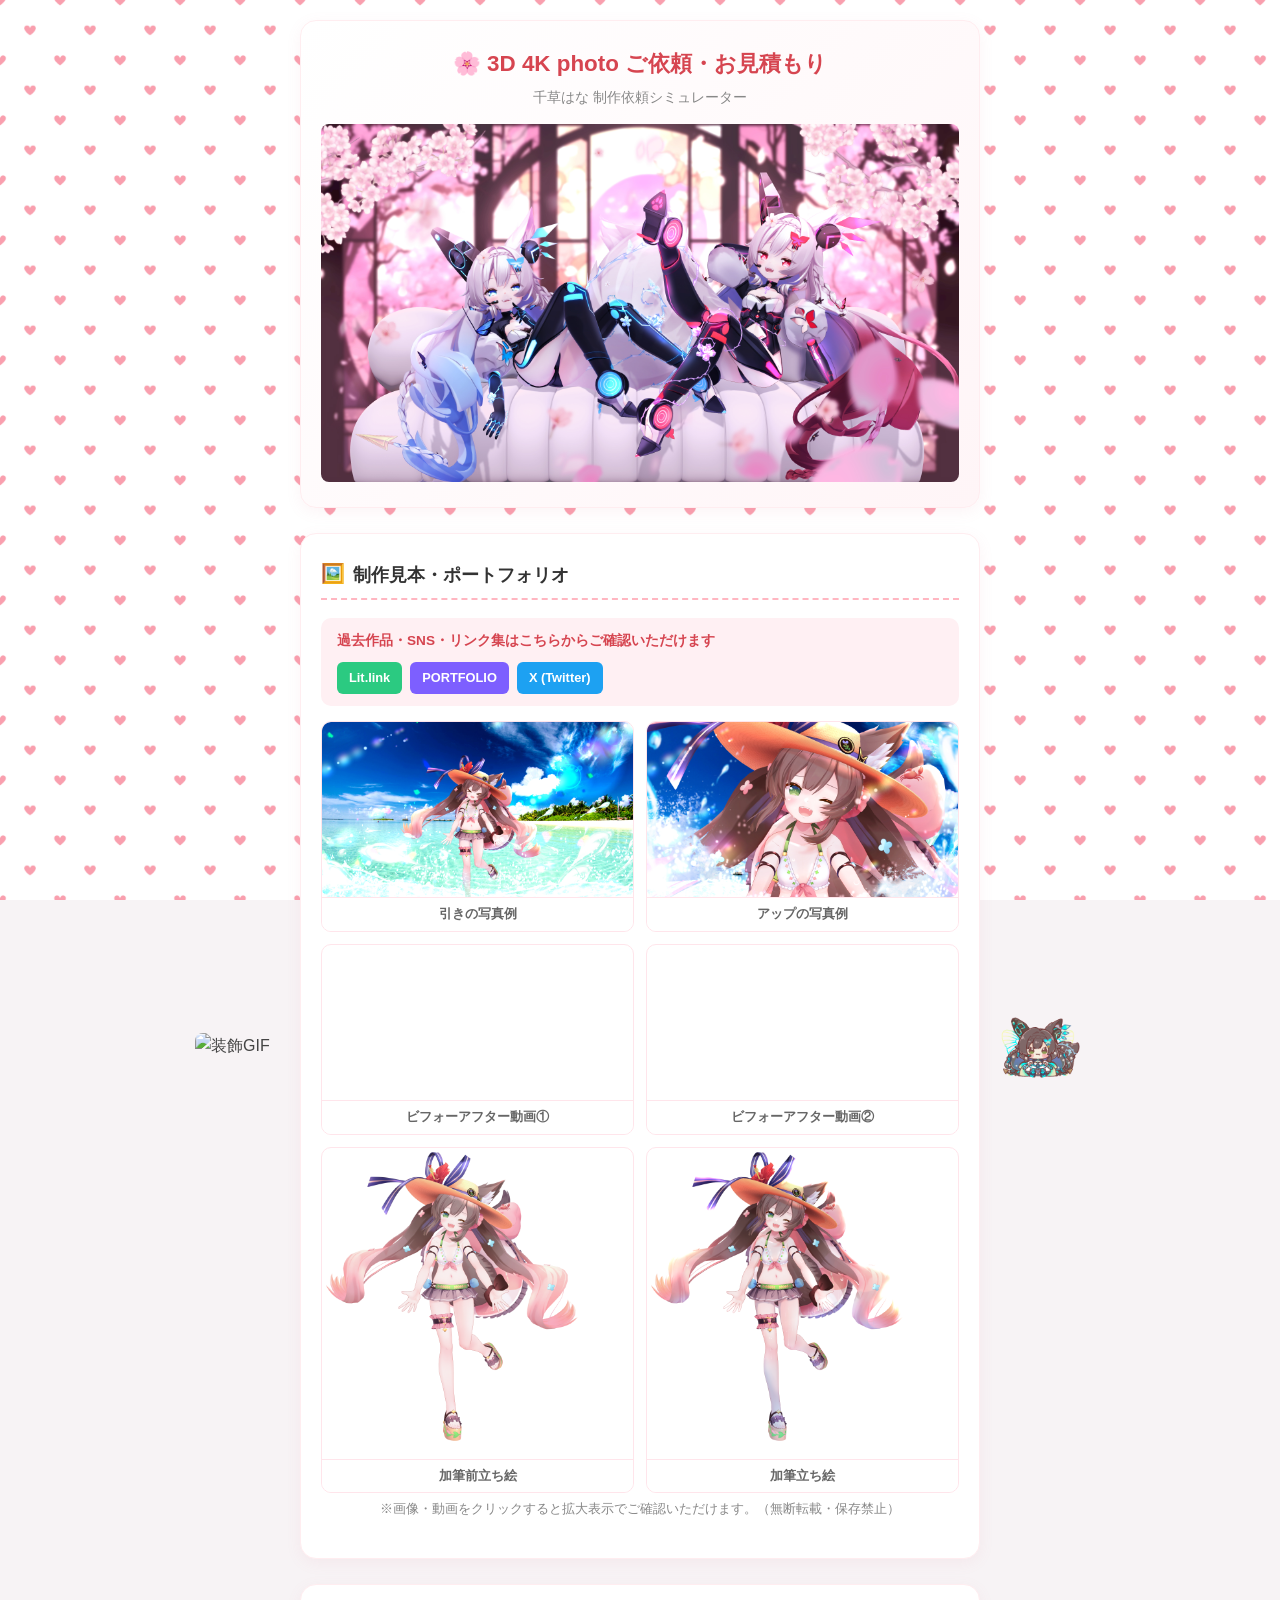
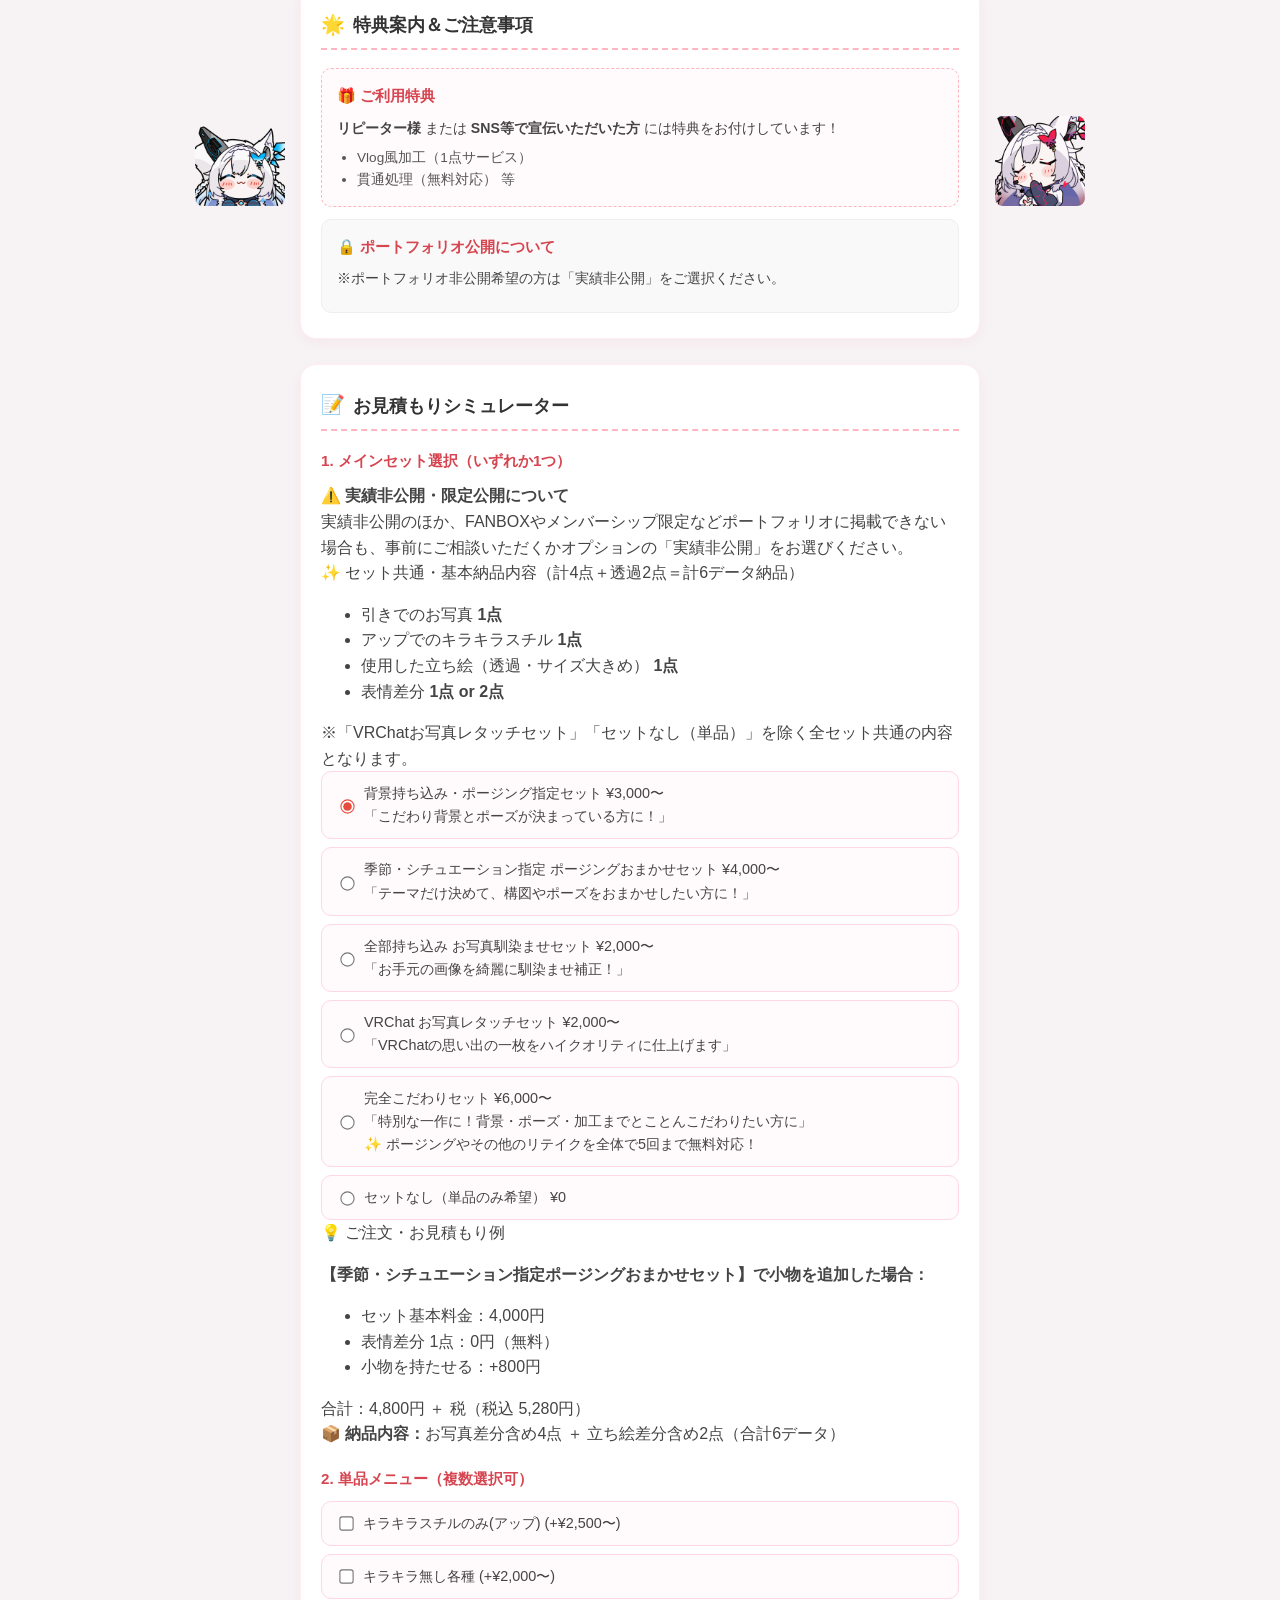
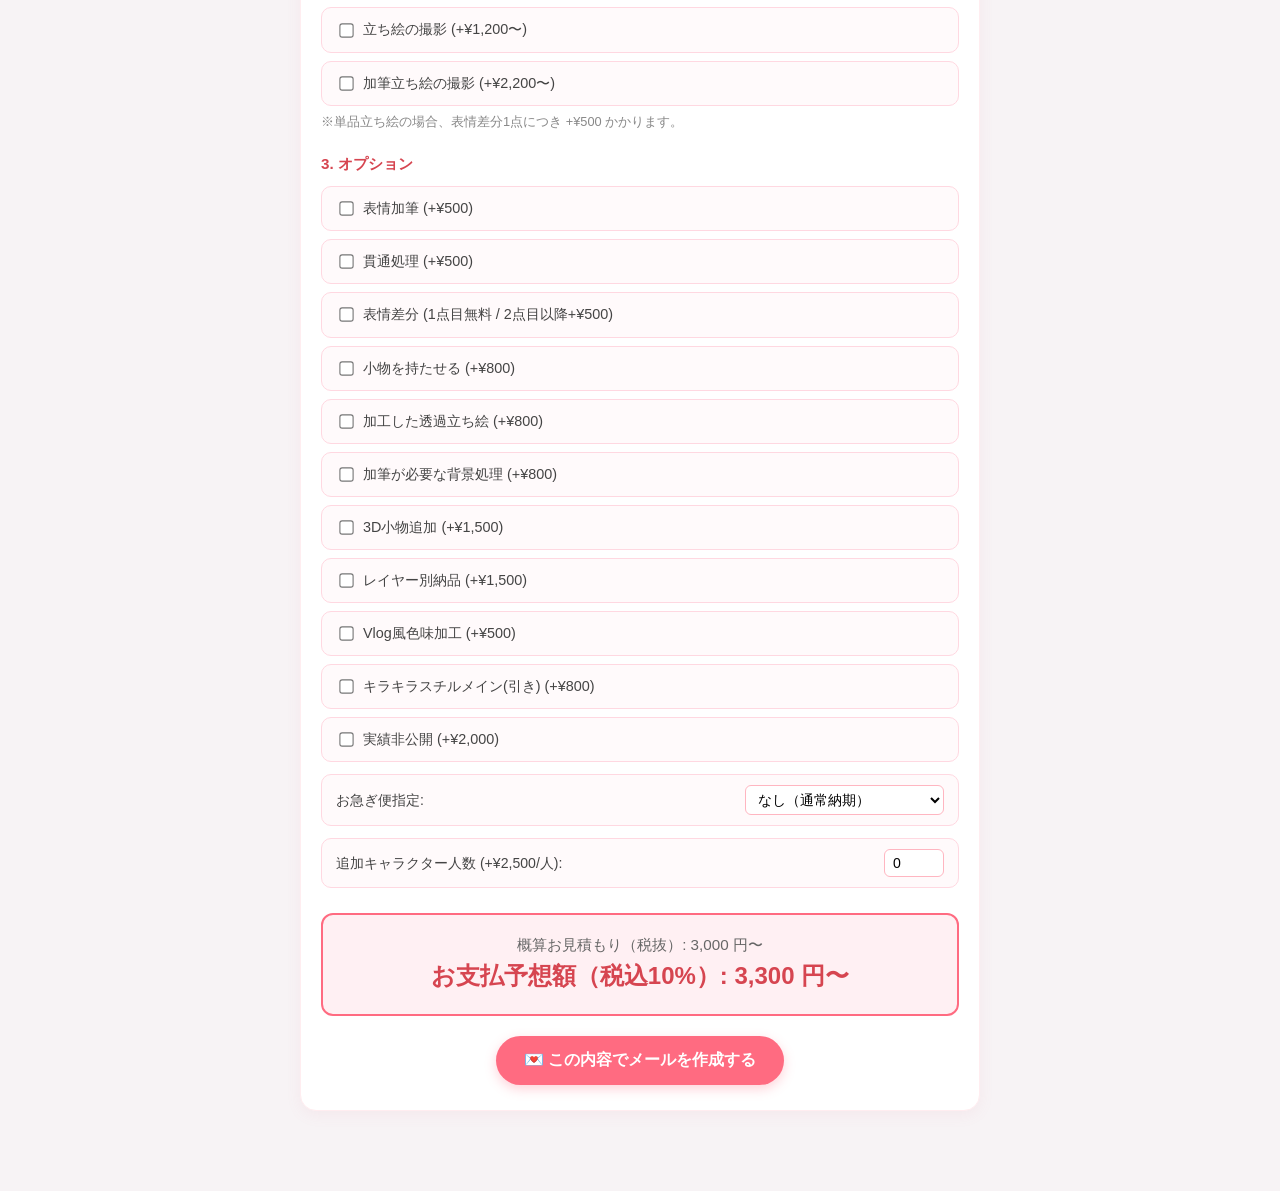
==== commit 53a3989e: "Update index.html" ====
--- a/index.html
+++ b/index.html
@@ -10,6 +10,7 @@
 
   <div class="container">
 
+    <!-- 🌸 ヘッダーセクション（※サイドGIFなし） -->
     <header class="header-card">
       <h1>🌸 3D 4K photo ご依頼・お見積もり</h1>
       <p class="subtitle">千草はな 制作依頼シミュレーター</p>
@@ -19,6 +20,7 @@
       </div>
     </header>
 
+    <!-- 🎨 1つ目のブロック：制作見本・ポートフォリオ -->
     <div class="section-with-gif">
       <div class="gif-side gif-left">
         <img src="はなぬい_ゆらゆらウインクループ.gif" alt="装飾GIF" class="protected-media">
@@ -31,6 +33,7 @@
           <h2>制作見本・ポートフォリオ</h2>
         </div>
         
+        <!-- 各種リンクボタン -->
         <div class="portfolio-nav">
           <p>過去作品・SNS・リンク集はこちらからご確認いただけます</p>
           <div class="nav-buttons">
@@ -40,6 +43,7 @@
           </div>
         </div>
 
+        <!-- 制作見本グリッド -->
         <div class="media-grid">
           <div class="media-wrapper">
             <div class="media-container" onclick="openModal('2026_06_夏用_3000_2.jpg', 'img')">
@@ -97,6 +101,7 @@
       </div>
     </div>
 
+    <!-- 🎁 2つ目のブロック：特典＆お知らせ -->
     <div class="section-with-gif">
       <div class="gif-side gif-left">
         <img src="GIF_フリフリ.gif" alt="装飾GIF" class="protected-media">
@@ -130,6 +135,7 @@
       </div>
     </div>
 
+    <!-- 📝 3つ目のブロック：お見積もりフォーム -->
     <div class="section-with-gif">
       <div class="gif-side gif-left">
         <img src="1.gif" alt="装飾GIF" class="protected-media">
@@ -144,18 +150,114 @@
 
         <form id="estimateForm">
           
+          <!-- 1. メインセット -->
           <div class="form-group">
             <h3>1. メインセット選択（いずれか1つ）</h3>
-            <div class="radio-group">
-              <label><input type="radio" name="mainSet" value="3000" checked> 背景持ち込みポージング指定セット (¥3,000〜)</label>
-              <label><input type="radio" name="mainSet" value="4000"> 季節かシチュエーション指定ポージングおまかせセット (¥4,000〜)</label>
-              <label><input type="radio" name="mainSet" value="2000"> 全部持ち込みお写真馴染ませセット (¥2,000〜)</label>
-              <label><input type="radio" name="mainSet" value="2000"> VRCHATお写真レタッチセット (¥2,000〜)</label>
-              <label><input type="radio" name="mainSet" value="6000"> 完全こだわりセット (¥6,000〜)</label>
-              <label><input type="radio" name="mainSet" value="0"> セットなし（単品のみ希望）</label>
-            </div>
-          </div>
-
+            
+            <!-- 💡 実績非公開等に関する事前案内 -->
+            <div class="set-notice-box">
+              ⚠️ <strong>実績非公開・限定公開について</strong><br>
+              実績非公開のほか、FANBOXやメンバーシップ限定などポートフォリオに掲載できない場合も、事前にご相談いただくかオプションの「実績非公開」をお選びください。
+            </div>
+
+            <!-- 📦 共通納品内容の明瞭化ボックス -->
+            <div class="common-deliverables-box">
+              <div class="deliverables-header">✨ セット共通・基本納品内容（計4点＋透過2点＝計6データ納品）</div>
+              <ul class="deliverables-list">
+                <li>引きでのお写真 <strong>1点</strong></li>
+                <li>アップでのキラキラスチル <strong>1点</strong></li>
+                <li>使用した立ち絵（透過・サイズ大きめ） <strong>1点</strong></li>
+                <li>表情差分 <strong>1点 or 2点</strong></li>
+              </ul>
+              <div class="deliverables-subtext">※「VRChatお写真レタッチセット」「セットなし（単品）」を除く全セット共通の内容となります。</div>
+            </div>
+
+            <div class="radio-group card-radio-group">
+              <label class="set-card">
+                <input type="radio" name="mainSet" value="3000" checked>
+                <div class="set-card-content">
+                  <div class="set-title-price">
+                    <span class="set-title">背景持ち込み・ポージング指定セット</span>
+                    <span class="set-price">¥3,000〜</span>
+                  </div>
+                  <div class="set-desc">「こだわり背景とポーズが決まっている方に！」</div>
+                </div>
+              </label>
+
+              <label class="set-card">
+                <input type="radio" name="mainSet" value="4000">
+                <div class="set-card-content">
+                  <div class="set-title-price">
+                    <span class="set-title">季節・シチュエーション指定 ポージングおまかせセット</span>
+                    <span class="set-price">¥4,000〜</span>
+                  </div>
+                  <div class="set-desc">「テーマだけ決めて、構図やポーズをおまかせしたい方に！」</div>
+                </div>
+              </label>
+
+              <label class="set-card">
+                <input type="radio" name="mainSet" value="2000">
+                <div class="set-card-content">
+                  <div class="set-title-price">
+                    <span class="set-title">全部持ち込み お写真馴染ませセット</span>
+                    <span class="set-price">¥2,000〜</span>
+                  </div>
+                  <div class="set-desc">「お手元の画像を綺麗に馴染ませ補正！」</div>
+                </div>
+              </label>
+
+              <label class="set-card">
+                <input type="radio" name="mainSet" value="2000">
+                <div class="set-card-content">
+                  <div class="set-title-price">
+                    <span class="set-title">VRChat お写真レタッチセット</span>
+                    <span class="set-price">¥2,000〜</span>
+                  </div>
+                  <div class="set-desc">「VRChatの思い出の一枚をハイクオリティに仕上げます」</div>
+                </div>
+              </label>
+
+              <label class="set-card">
+                <input type="radio" name="mainSet" value="6000">
+                <div class="set-card-content">
+                  <div class="set-title-price">
+                    <span class="set-title">完全こだわりセット</span>
+                    <span class="set-price">¥6,000〜</span>
+                  </div>
+                  <div class="set-desc">「特別な一作に！背景・ポーズ・加工までとことんこだわりたい方に」</div>
+                  <div class="set-note">✨ ポージングやその他のリテイクを全体で5回まで無料対応！</div>
+                </div>
+              </label>
+
+              <label class="set-card simple-option">
+                <input type="radio" name="mainSet" value="0">
+                <div class="set-card-content">
+                  <div class="set-title-price">
+                    <span class="set-title">セットなし（単品のみ希望）</span>
+                    <span class="set-price">¥0</span>
+                  </div>
+                </div>
+              </label>
+            </div>
+
+            <!-- 💡 ご注文・計算例の紹介ボックス -->
+            <div class="example-box">
+              <div class="example-title">💡 ご注文・お見積もり例</div>
+              <p><strong>【季節・シチュエーション指定ポージングおまかせセット】で小物を追加した場合：</strong></p>
+              <ul>
+                <li>セット基本料金：4,000円</li>
+                <li>表情差分 1点：0円（無料）</li>
+                <li>小物を持たせる：+800円</li>
+              </ul>
+              <div class="example-total">合計：4,800円 ＋ 税（税込 5,280円）</div>
+              <div class="example-deliverables">
+                📦 <strong>納品内容：</strong>お写真差分含め4点 ＋ 立ち絵差分含め2点（合計6データ）
+              </div>
+            </div>
+
+          </div>
+
+          <!-- 2. 単品メニュー -->
           <div class="form-group">
             <h3>2. 単品メニュー（複数選択可）</h3>
             <div class="checkbox-group">
@@ -167,6 +269,7 @@
             <p class="note">※単品立ち絵の場合、表情差分1点につき +¥500 かかります。</p>
           </div>
 
+          <!-- 3. オプション -->
           <div class="form-group">
             <h3>3. オプション</h3>
             <div class="checkbox-group">
@@ -200,6 +303,7 @@
             </div>
           </div>
 
+          <!-- 💰 お見積もり結果 -->
           <div class="result-box">
             <div class="price-tax-excluded">概算お見積もり（税抜）: <span id="totalPrice">3,000</span> 円〜</div>
             <div class="price-tax-included">お支払予想額（税込10%）: <span id="totalPriceTax">3,300</span> 円〜</div>
@@ -220,6 +324,7 @@
 
   </div>
 
+  <!-- 🔍 拡大表示用モーダル -->
   <div id="imageModal" class="modal-overlay" onclick="closeModal()">
     <div class="modal-content-wrapper" onclick="event.stopPropagation()">
       <span id="modalClose" class="modal-close-btn" onclick="closeModal()">&times;</span>
--- a/style.css
+++ b/style.css
@@ -3,7 +3,12 @@
 /* --- 全体基本設定 --- */
 body {
   font-family: "Hiragino Sans", "Hiragino Kaku Gothic ProN", "Meiryo", sans-serif;
-  background-color: #f7f3f5;
+  /* 🌸 背景画像のパターン敷き詰め設定 🌸 */
+  background-image: url('ハート_02-03[3000x3000].png'); 
+  background-repeat: repeat;             /* 画像を上下左右に敷き詰める */
+  background-size: 300px auto;           /* パターンの大きさ調整 */
+  background-attachment: fixed;          /* スクロールしても背景を固定 */
+  background-color: #f7f3f5;             /* 画像読み込み前のベース色 */
   color: #444;
   line-height: 1.6;
   margin: 0;
@@ -14,7 +19,7 @@
 }
 
 .container {
-  max-width: 680px;
+  max-width: 900px; /* サイドGIF配置用に幅を広げています */
   margin: 0 auto;
   display: flex;
   flex-direction: column;
@@ -27,7 +32,7 @@
 }
 
 /* 🛡️ 画像・動画の物理保護構造 */
-.media-container {
+.media-container, .gif-side {
   position: relative;
   overflow: hidden;
   border-radius: 8px;
@@ -44,7 +49,7 @@
   user-select: none;
 }
 
-/* 透明保護シールド（画像の上に覆いかぶさる透明な膜） */
+/* 透明保護シールド */
 .media-shield {
   position: absolute;
   top: 0;
@@ -55,6 +60,36 @@
   z-index: 10;
 }
 
+/* --- 🌸 サイドGIF配置ブロックレイアウト --- */
+.section-with-gif {
+  display: flex;
+  align-items: center;
+  justify-content: center;
+  gap: 15px;
+  position: relative;
+}
+
+.section-with-gif .card-section {
+  flex: 1;
+  max-width: 680px;
+}
+
+/* サイドGIFのサイズ・表示調整 */
+.gif-side {
+  width: 90px;
+  flex-shrink: 0;
+  display: flex;
+  align-items: center;
+  justify-content: center;
+}
+
+/* 画面幅が狭い場合（スマホ等）はサイドGIFを非表示にして崩れを防止 */
+@media (max-width: 820px) {
+  .gif-side {
+    display: none;
+  }
+}
+
 /* --- 📦 各機能ごとの独立したカード枠 --- */
 .header-card, .card-section {
   background: #ffffff;
@@ -62,9 +97,13 @@
   border-radius: 16px;
   box-shadow: 0 4px 15px rgba(220, 120, 140, 0.08);
   border: 1px solid #ffedf0;
+  box-sizing: border-box;
 }
 
 .header-card {
+  max-width: 680px;
+  margin: 0 auto;
+  width: 100%;
   text-align: center;
   background: linear-gradient(135deg, #ffffff 0%, #fff5f7 100%);
 }
@@ -139,7 +178,7 @@
 .btn-link.twitter { background-color: #1da1f2; }
 .btn-link:hover { opacity: 0.85; transform: translateY(-2px); }
 
-/* 🌟 ここを2列（2つずつ並ぶ）に変更しました 🌟 */
+/* 2列グリッド表示 */
 .media-grid {
   display: grid;
   grid-template-columns: repeat(2, 1fr);
@@ -166,7 +205,6 @@
   border-top: 1px solid #ffe5eb;
 }
 
-/* スマホ等で画面幅が狭い時もきれいに収まる調整 */
 @media (max-width: 480px) {
   .media-grid {
     gap: 8px;
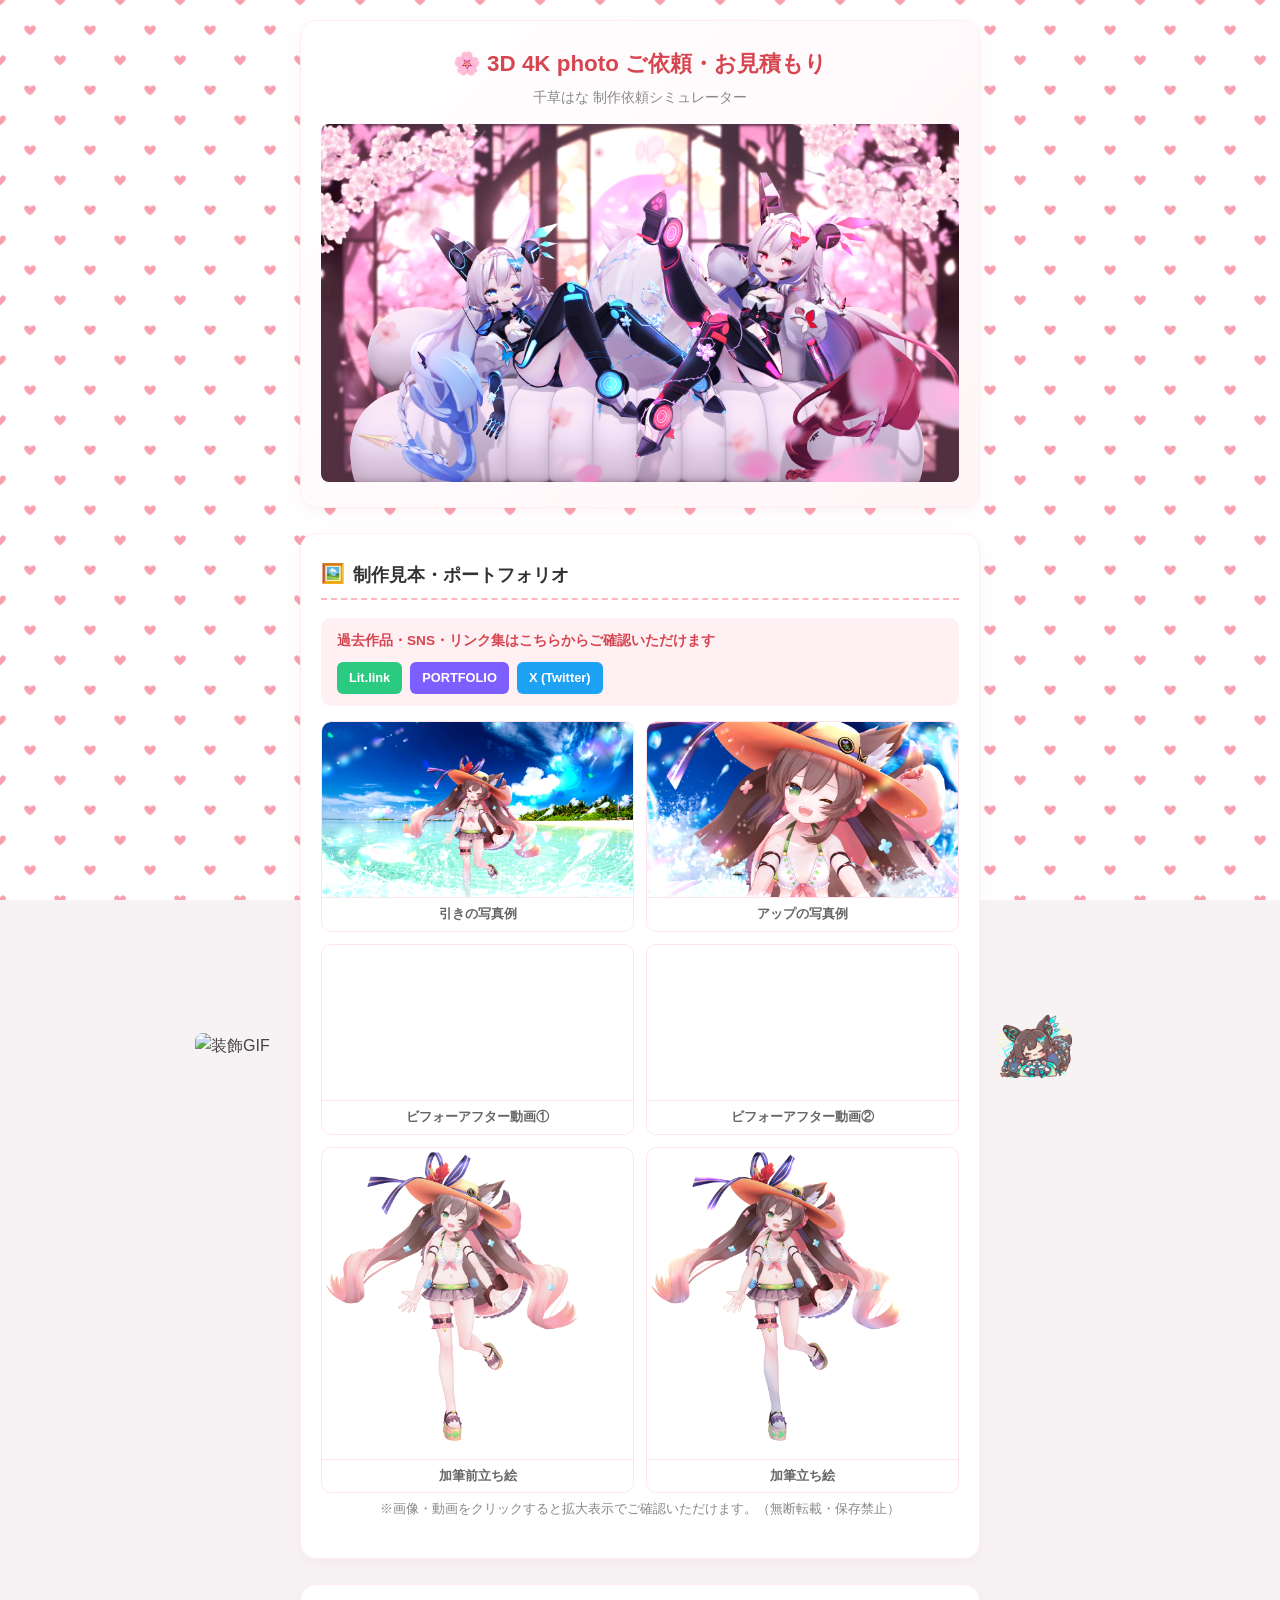
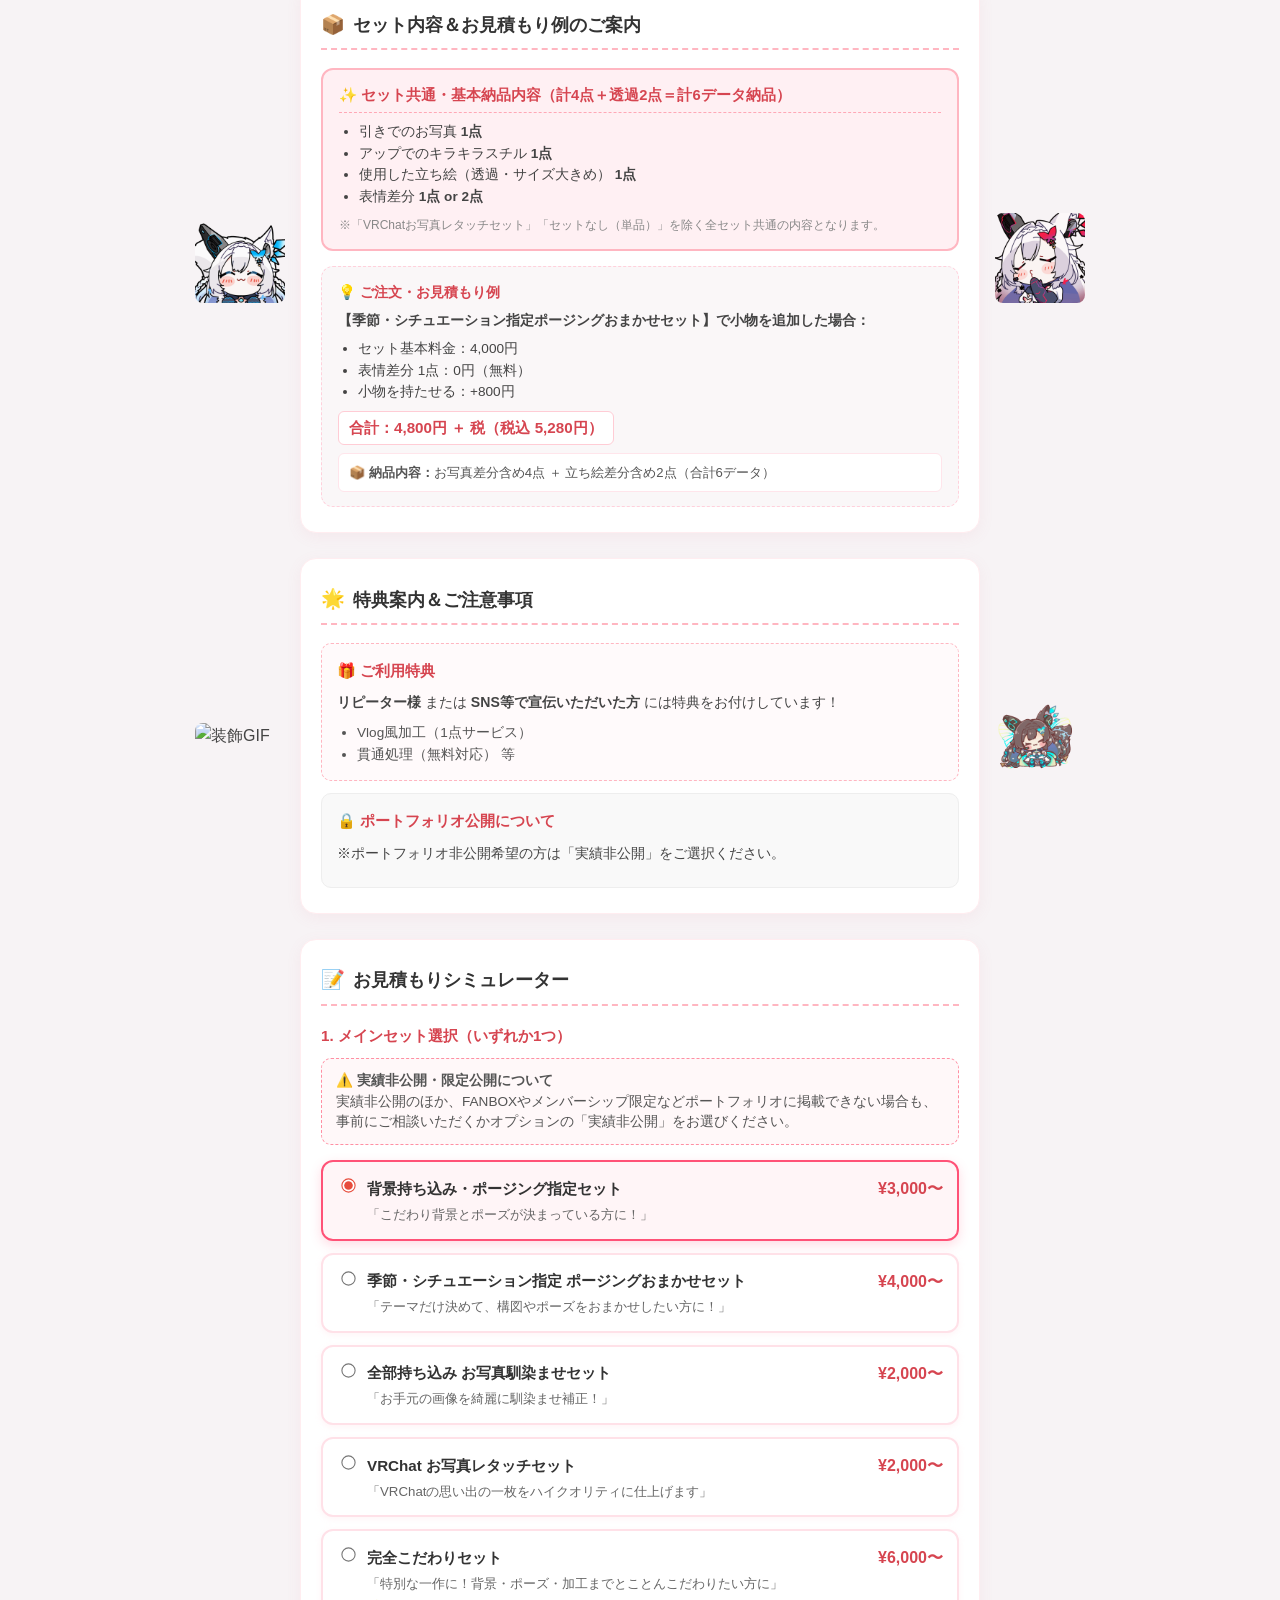
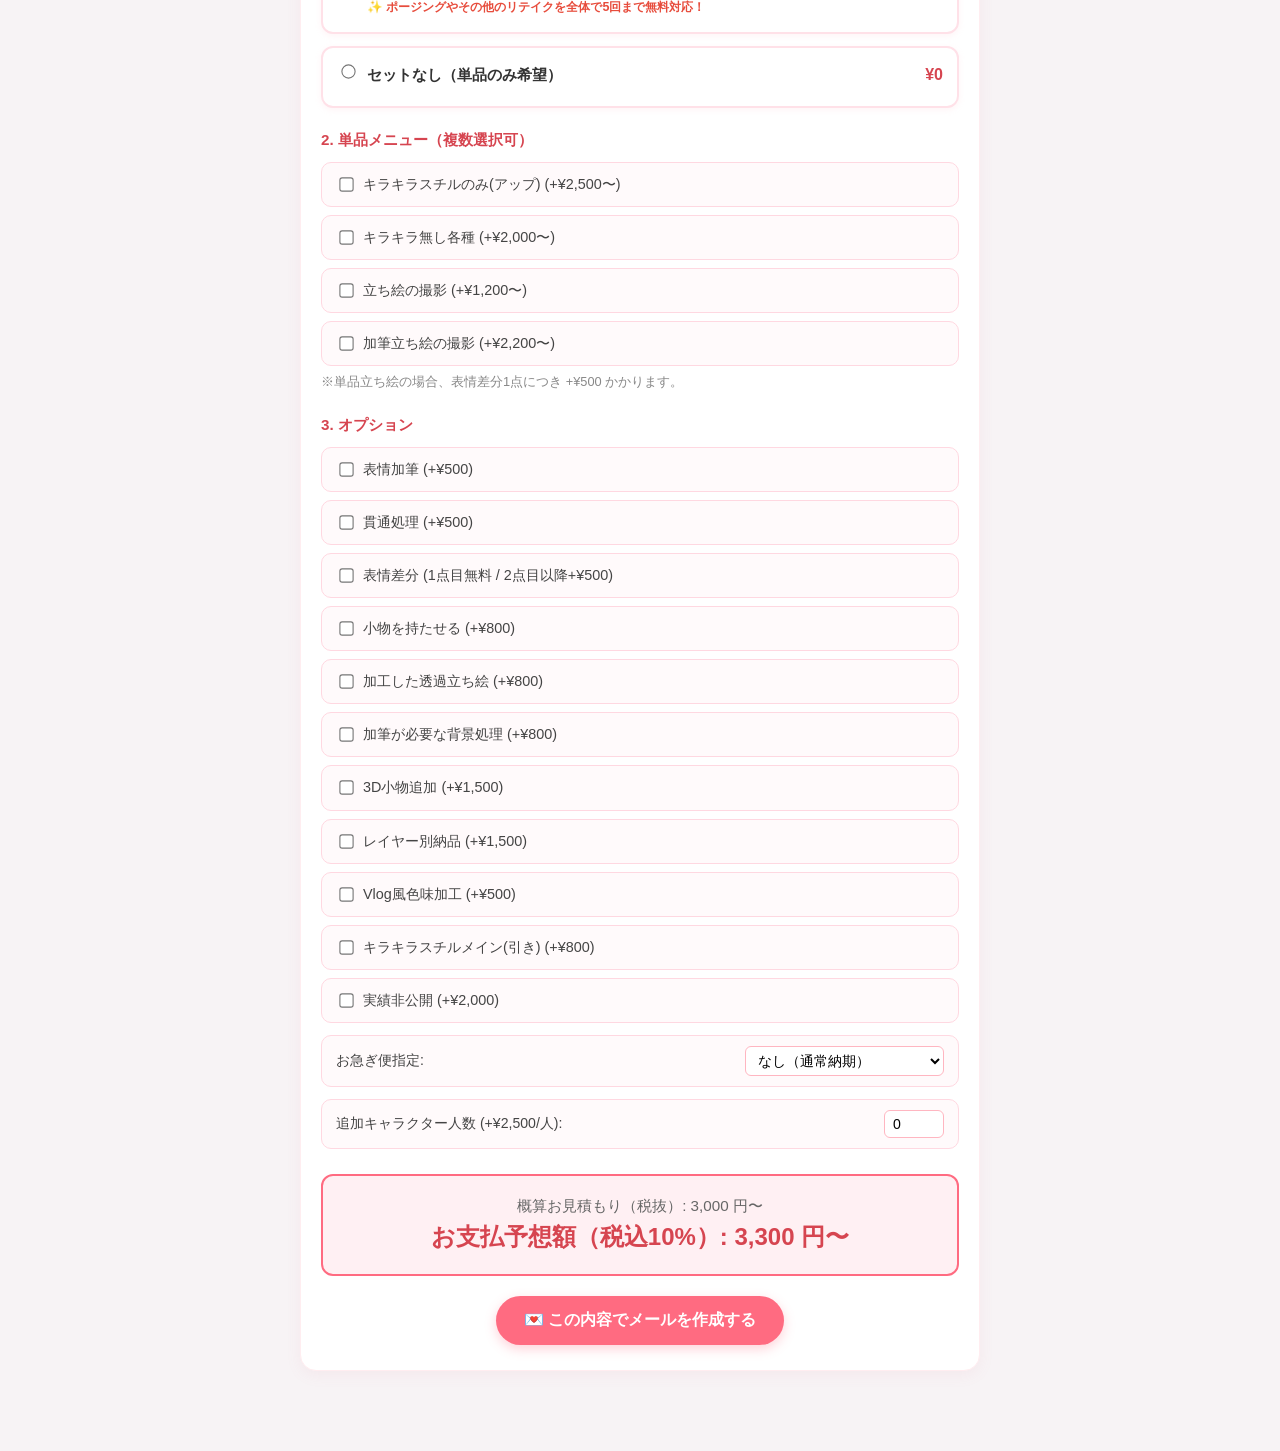
==== commit 91a8fbea: "Update index.html" ====
--- a/index.html
+++ b/index.html
@@ -10,7 +10,7 @@
 
   <div class="container">
 
-    <!-- 🌸 ヘッダーセクション（※サイドGIFなし） -->
+    <!-- 🌸 ヘッダーセクション -->
     <header class="header-card">
       <h1>🌸 3D 4K photo ご依頼・お見積もり</h1>
       <p class="subtitle">千草はな 制作依頼シミュレーター</p>
@@ -33,7 +33,6 @@
           <h2>制作見本・ポートフォリオ</h2>
         </div>
         
-        <!-- 各種リンクボタン -->
         <div class="portfolio-nav">
           <p>過去作品・SNS・リンク集はこちらからご確認いただけます</p>
           <div class="nav-buttons">
@@ -43,7 +42,6 @@
           </div>
         </div>
 
-        <!-- 制作見本グリッド -->
         <div class="media-grid">
           <div class="media-wrapper">
             <div class="media-container" onclick="openModal('2026_06_夏用_3000_2.jpg', 'img')">
@@ -101,10 +99,55 @@
       </div>
     </div>
 
-    <!-- 🎁 2つ目のブロック：特典＆お知らせ -->
+    <!-- 📦 2つ目のブロック：セット内容のご案内（独立カード） -->
     <div class="section-with-gif">
       <div class="gif-side gif-left">
         <img src="GIF_フリフリ.gif" alt="装飾GIF" class="protected-media">
+        <div class="media-shield"></div>
+      </div>
+
+      <section class="card-section">
+        <div class="section-title">
+          <span>📦</span>
+          <h2>セット内容＆お見積もり例のご案内</h2>
+        </div>
+
+        <div class="common-deliverables-box">
+          <div class="deliverables-header">✨ セット共通・基本納品内容（計4点＋透過2点＝計6データ納品）</div>
+          <ul class="deliverables-list">
+            <li>引きでのお写真 <strong>1点</strong></li>
+            <li>アップでのキラキラスチル <strong>1点</strong></li>
+            <li>使用した立ち絵（透過・サイズ大きめ） <strong>1点</strong></li>
+            <li>表情差分 <strong>1点 or 2点</strong></li>
+          </ul>
+          <div class="deliverables-subtext">※「VRChatお写真レタッチセット」「セットなし（単品）」を除く全セット共通の内容となります。</div>
+        </div>
+
+        <div class="example-box">
+          <div class="example-title">💡 ご注文・お見積もり例</div>
+          <p><strong>【季節・シチュエーション指定ポージングおまかせセット】で小物を追加した場合：</strong></p>
+          <ul>
+            <li>セット基本料金：4,000円</li>
+            <li>表情差分 1点：0円（無料）</li>
+            <li>小物を持たせる：+800円</li>
+          </ul>
+          <div class="example-total">合計：4,800円 ＋ 税（税込 5,280円）</div>
+          <div class="example-deliverables">
+            📦 <strong>納品内容：</strong>お写真差分含め4点 ＋ 立ち絵差分含め2点（合計6データ）
+          </div>
+        </div>
+      </section>
+
+      <div class="gif-side gif-right">
+        <img src="GIF_投げキッス.gif" alt="装飾GIF" class="protected-media">
+        <div class="media-shield"></div>
+      </div>
+    </div>
+
+    <!-- 🌟 3つ目のブロック：特典＆お知らせ -->
+    <div class="section-with-gif">
+      <div class="gif-side gif-left">
+        <img src="はなぬい_ゆらゆらウインクループ.gif" alt="装飾GIF" class="protected-media">
         <div class="media-shield"></div>
       </div>
 
@@ -130,12 +173,12 @@
       </section>
 
       <div class="gif-side gif-right">
-        <img src="GIF_投げキッス.gif" alt="装飾GIF" class="protected-media">
-        <div class="media-shield"></div>
-      </div>
-    </div>
-
-    <!-- 📝 3つ目のブロック：お見積もりフォーム -->
+        <img src="はなぬい_ゆらゆらループ1.gif" alt="装飾GIF" class="protected-media">
+        <div class="media-shield"></div>
+      </div>
+    </div>
+
+    <!-- 📝 4つ目のブロック：お見積もりフォーム -->
     <div class="section-with-gif">
       <div class="gif-side gif-left">
         <img src="1.gif" alt="装飾GIF" class="protected-media">
@@ -160,18 +203,6 @@
               実績非公開のほか、FANBOXやメンバーシップ限定などポートフォリオに掲載できない場合も、事前にご相談いただくかオプションの「実績非公開」をお選びください。
             </div>
 
-            <!-- 📦 共通納品内容の明瞭化ボックス -->
-            <div class="common-deliverables-box">
-              <div class="deliverables-header">✨ セット共通・基本納品内容（計4点＋透過2点＝計6データ納品）</div>
-              <ul class="deliverables-list">
-                <li>引きでのお写真 <strong>1点</strong></li>
-                <li>アップでのキラキラスチル <strong>1点</strong></li>
-                <li>使用した立ち絵（透過・サイズ大きめ） <strong>1点</strong></li>
-                <li>表情差分 <strong>1点 or 2点</strong></li>
-              </ul>
-              <div class="deliverables-subtext">※「VRChatお写真レタッチセット」「セットなし（単品）」を除く全セット共通の内容となります。</div>
-            </div>
-
             <div class="radio-group card-radio-group">
               <label class="set-card">
                 <input type="radio" name="mainSet" value="3000" checked>
@@ -239,22 +270,6 @@
                 </div>
               </label>
             </div>
-
-            <!-- 💡 ご注文・計算例の紹介ボックス -->
-            <div class="example-box">
-              <div class="example-title">💡 ご注文・お見積もり例</div>
-              <p><strong>【季節・シチュエーション指定ポージングおまかせセット】で小物を追加した場合：</strong></p>
-              <ul>
-                <li>セット基本料金：4,000円</li>
-                <li>表情差分 1点：0円（無料）</li>
-                <li>小物を持たせる：+800円</li>
-              </ul>
-              <div class="example-total">合計：4,800円 ＋ 税（税込 5,280円）</div>
-              <div class="example-deliverables">
-                📦 <strong>納品内容：</strong>お写真差分含め4点 ＋ 立ち絵差分含め2点（合計6データ）
-              </div>
-            </div>
-
           </div>
 
           <!-- 2. 単品メニュー -->
--- a/style.css
+++ b/style.css
@@ -4,7 +4,7 @@
 body {
   font-family: "Hiragino Sans", "Hiragino Kaku Gothic ProN", "Meiryo", sans-serif;
   /* 🌸 背景画像のパターン敷き詰め設定 🌸 */
-  background-image: url('ハート_02-03[3000x3000].png'); 
+  background-image: url('ハート_02-03[3000x3000].png'); /* ※拡張子が.jpgの場合は変更してください */
   background-repeat: repeat;             /* 画像を上下左右に敷き詰める */
   background-size: 300px auto;           /* パターンの大きさ調整 */
   background-attachment: fixed;          /* スクロールしても背景を固定 */
@@ -19,7 +19,7 @@
 }
 
 .container {
-  max-width: 900px; /* サイドGIF配置用に幅を広げています */
+  max-width: 900px;
   margin: 0 auto;
   display: flex;
   flex-direction: column;
@@ -43,7 +43,7 @@
   width: 100%;
   height: auto;
   display: block;
-  pointer-events: none; /* マウスイベントを貫通させて直クリックを不可にする */
+  pointer-events: none;
   -webkit-touch-callout: none;
   -webkit-user-select: none;
   user-select: none;
@@ -56,7 +56,7 @@
   left: 0;
   width: 100%;
   height: 100%;
-  background: rgba(0, 0, 0, 0); /* 完全透明 */
+  background: rgba(0, 0, 0, 0);
   z-index: 10;
 }
 
@@ -83,7 +83,7 @@
   justify-content: center;
 }
 
-/* 画面幅が狭い場合（スマホ等）はサイドGIFを非表示にして崩れを防止 */
+/* スマホ等はサイドGIFを非表示 */
 @media (max-width: 820px) {
   .gif-side {
     display: none;
@@ -259,7 +259,7 @@
   gap: 8px;
 }
 
-.radio-group label, .checkbox-group label {
+.checkbox-group label {
   display: flex;
   align-items: center;
   background-color: #fffafb;
@@ -269,11 +269,11 @@
   font-size: 0.9rem;
   transition: all 0.2s ease;
 }
-.radio-group label:hover, .checkbox-group label:hover {
+.checkbox-group label:hover {
   background-color: #fff0f3;
   border-color: #ff9ebb;
 }
-.radio-group input, .checkbox-group input {
+.checkbox-group input {
   margin-right: 10px;
   transform: scale(1.1);
   accent-color: #e74c3c;
@@ -392,3 +392,185 @@
   cursor: pointer;
   user-select: none;
 }
+
+/* --- 💖 メインセット＆カード・案内用デザイン 💖 --- */
+.set-notice-box {
+  background-color: #fff8f9;
+  border: 1px dashed #ff8fa3;
+  border-radius: 10px;
+  padding: 12px 14px;
+  font-size: 0.85rem;
+  color: #555;
+  line-height: 1.5;
+  margin-bottom: 15px;
+}
+
+.common-deliverables-box {
+  background: #fff0f3;
+  border: 2px solid #ffb6c1;
+  border-radius: 12px;
+  padding: 14px 16px;
+  margin-bottom: 15px;
+}
+
+.deliverables-header {
+  font-weight: bold;
+  color: #d64550;
+  font-size: 0.92rem;
+  margin-bottom: 8px;
+  border-bottom: 1px dashed #ffa8b6;
+  padding-bottom: 4px;
+}
+
+.deliverables-list {
+  margin: 0;
+  padding-left: 20px;
+  font-size: 0.85rem;
+  color: #444;
+  line-height: 1.6;
+}
+
+.deliverables-subtext {
+  font-size: 0.75rem;
+  color: #888;
+  margin-top: 8px;
+}
+
+.card-radio-group {
+  display: flex;
+  flex-direction: column;
+  gap: 12px;
+}
+
+.card-radio-group label.set-card {
+  display: flex;
+  align-items: flex-start;
+  background-color: #ffffff;
+  border: 2px solid #ffe1e8;
+  border-radius: 12px;
+  padding: 14px;
+  cursor: pointer;
+  transition: all 0.2s ease;
+  box-shadow: 0 2px 6px rgba(255, 182, 193, 0.15);
+}
+
+.card-radio-group label.set-card:hover {
+  background-color: #fff9fa;
+  border-color: #ff8fa3;
+  transform: translateY(-2px);
+  box-shadow: 0 4px 10px rgba(255, 143, 163, 0.25);
+}
+
+.card-radio-group label.set-card:has(input:checked) {
+  background-color: #fff5f7;
+  border-color: #ff5277;
+  box-shadow: 0 4px 12px rgba(255, 82, 119, 0.2);
+}
+
+.card-radio-group input[type="radio"] {
+  margin-top: 3px;
+  margin-right: 12px;
+  flex-shrink: 0;
+  accent-color: #e74c3c;
+  transform: scale(1.1);
+}
+
+.set-card-content {
+  flex: 1;
+}
+
+.set-title-price {
+  display: flex;
+  justify-content: space-between;
+  align-items: center;
+  gap: 8px;
+  margin-bottom: 4px;
+}
+
+.set-title {
+  font-weight: bold;
+  font-size: 0.95rem;
+  color: #333;
+}
+
+.set-price {
+  font-weight: bold;
+  font-size: 1rem;
+  color: #d64550;
+  white-space: nowrap;
+}
+
+.set-desc {
+  font-size: 0.83rem;
+  color: #666;
+  line-height: 1.4;
+}
+
+.set-note {
+  font-size: 0.78rem;
+  color: #e74c3c;
+  font-weight: bold;
+  margin-top: 5px;
+}
+
+/* 💡 計算例ボックス */
+.example-box {
+  background-color: #faf7f8;
+  border: 1.5px dashed #ffd1dc;
+  border-radius: 12px;
+  padding: 14px 16px;
+  margin-top: 15px;
+  font-size: 0.85rem;
+  color: #444;
+}
+
+.example-title {
+  font-weight: bold;
+  color: #d64550;
+  font-size: 0.9rem;
+  margin-bottom: 6px;
+}
+
+.example-box p {
+  margin: 0 0 6px 0;
+}
+
+.example-box ul {
+  margin: 0 0 8px 0;
+  padding-left: 20px;
+}
+
+.example-total {
+  font-weight: bold;
+  font-size: 0.95rem;
+  color: #d64550;
+  background: #fff;
+  display: inline-block;
+  padding: 4px 10px;
+  border-radius: 6px;
+  border: 1px solid #ffccd5;
+  margin-bottom: 8px;
+}
+
+.example-deliverables {
+  font-size: 0.82rem;
+  color: #555;
+  background: #fff;
+  padding: 8px 10px;
+  border-radius: 6px;
+  border: 1px solid #ffe5eb;
+}
+
+@media (max-width: 480px) {
+  .set-title-price {
+    flex-direction: column;
+    align-items: flex-start;
+    gap: 2px;
+  }
+  .set-title {
+    font-size: 0.9rem;
+  }
+  .set-price {
+    font-size: 0.95rem;
+  }
+}
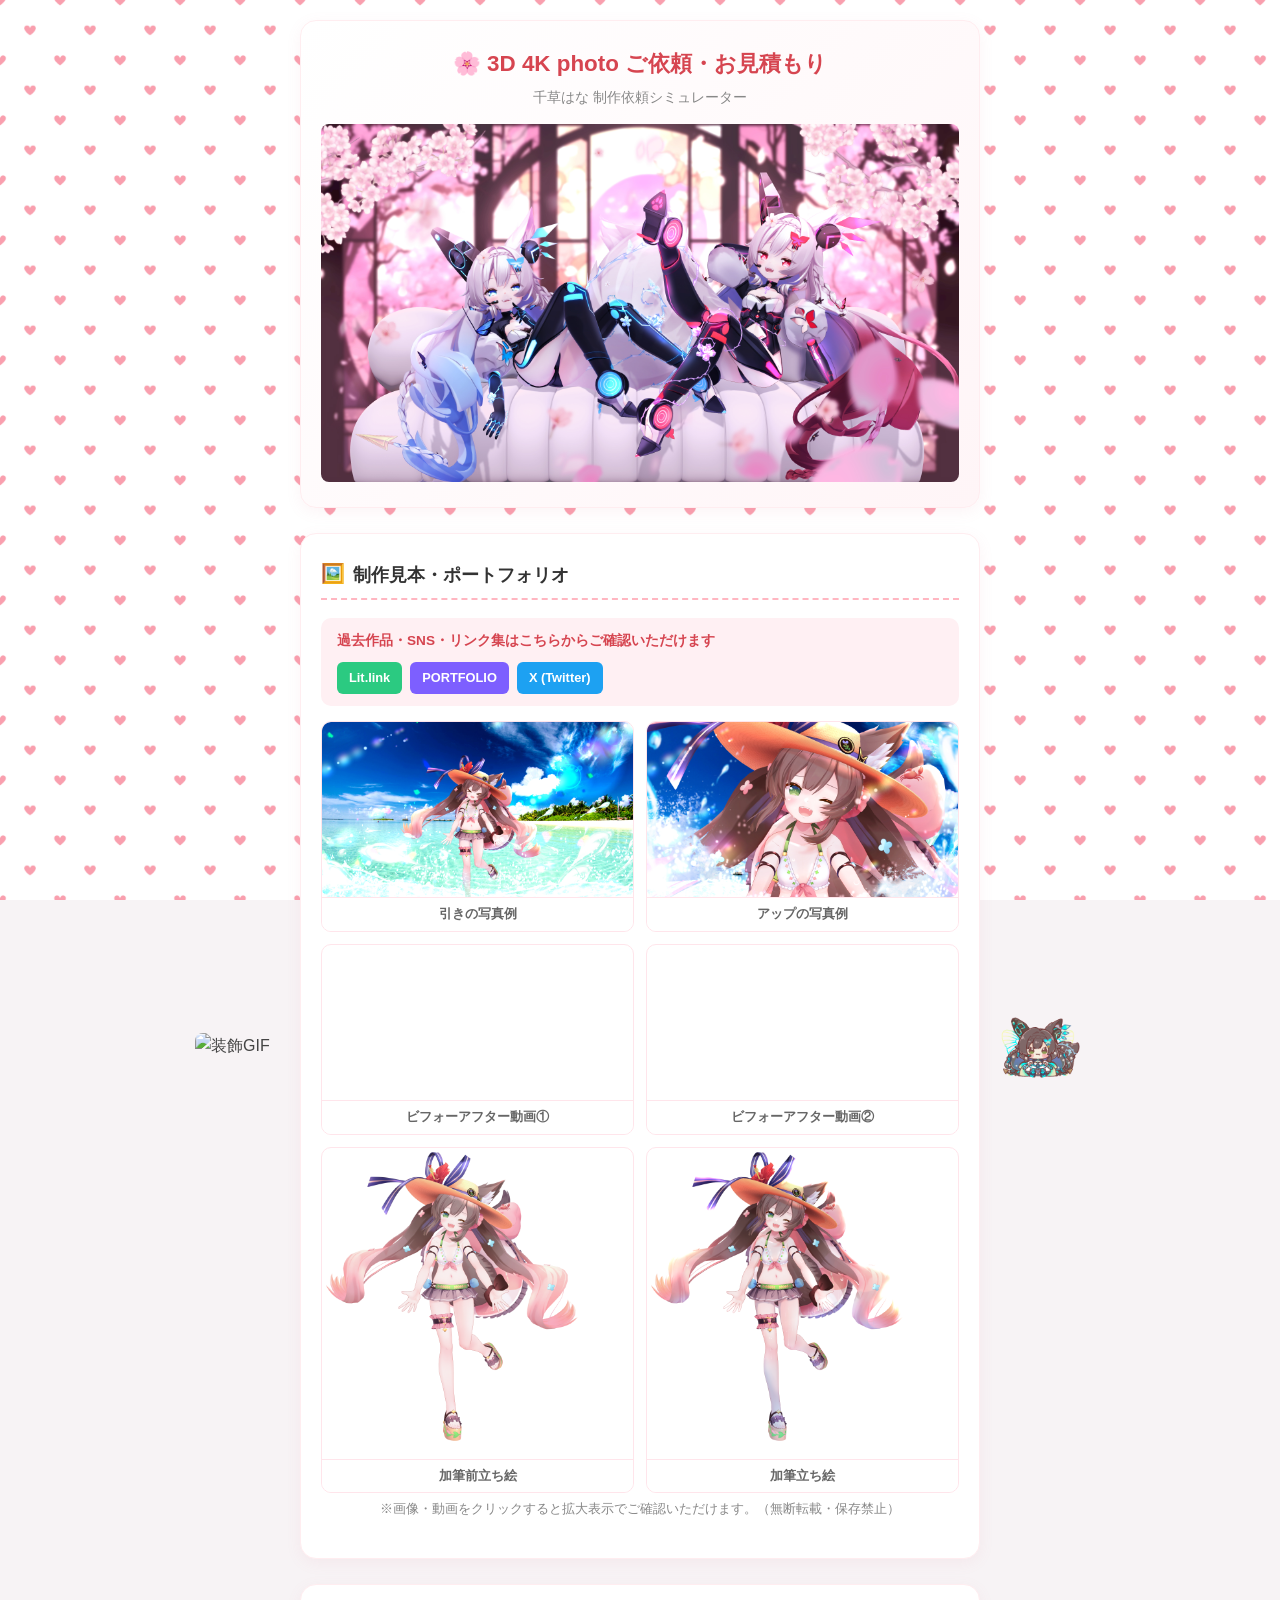
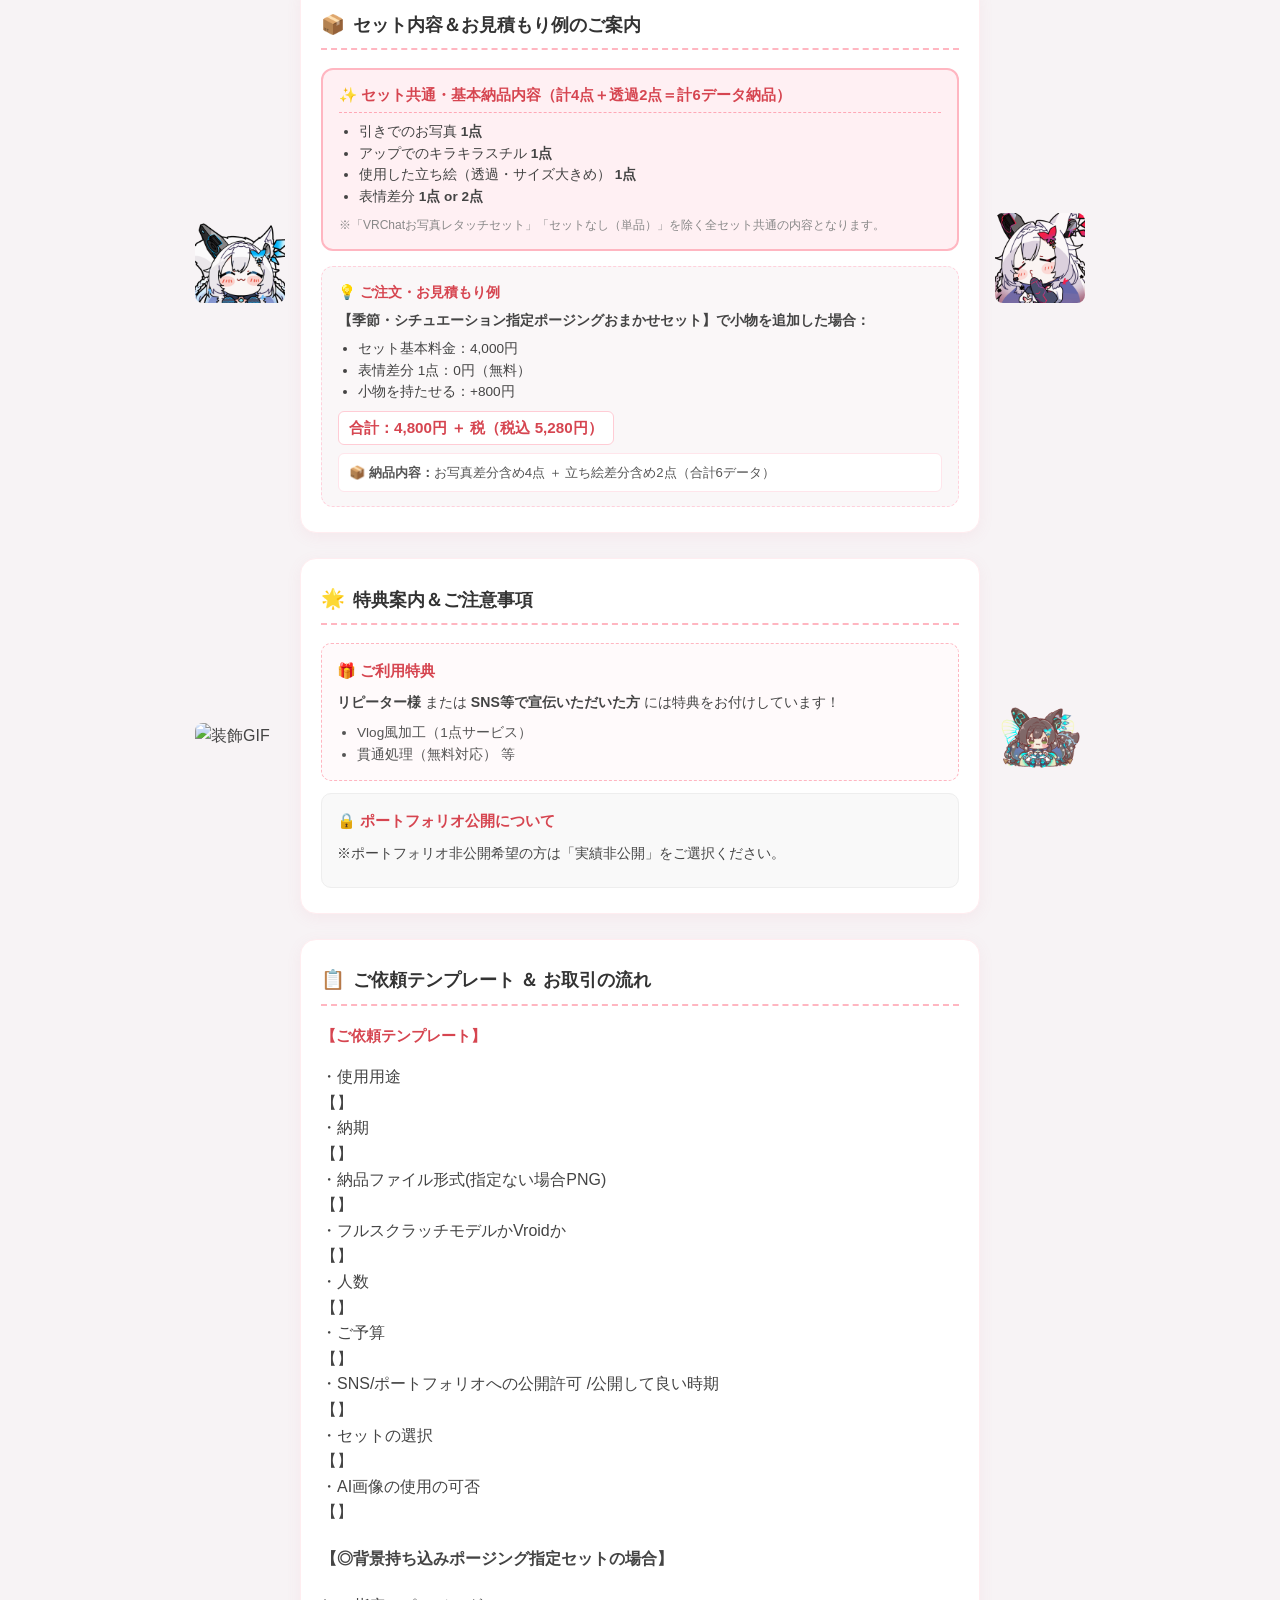
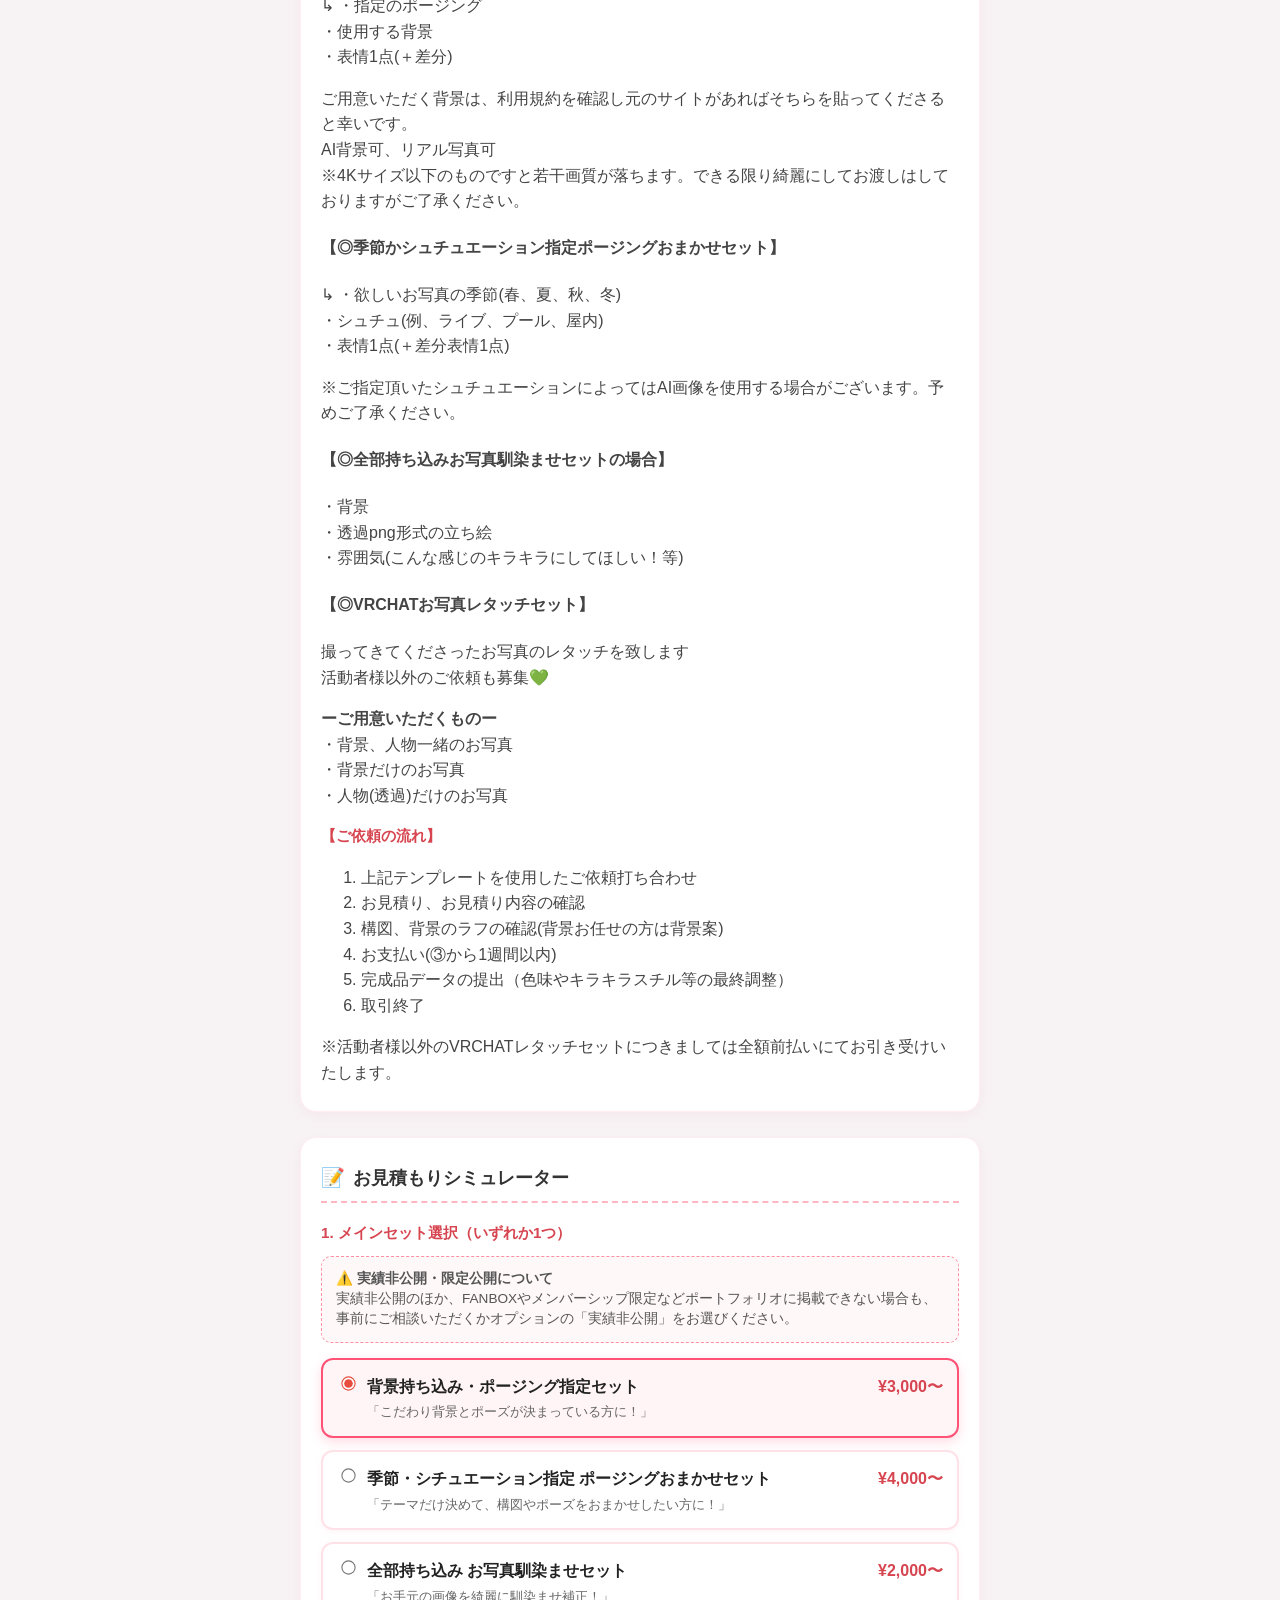
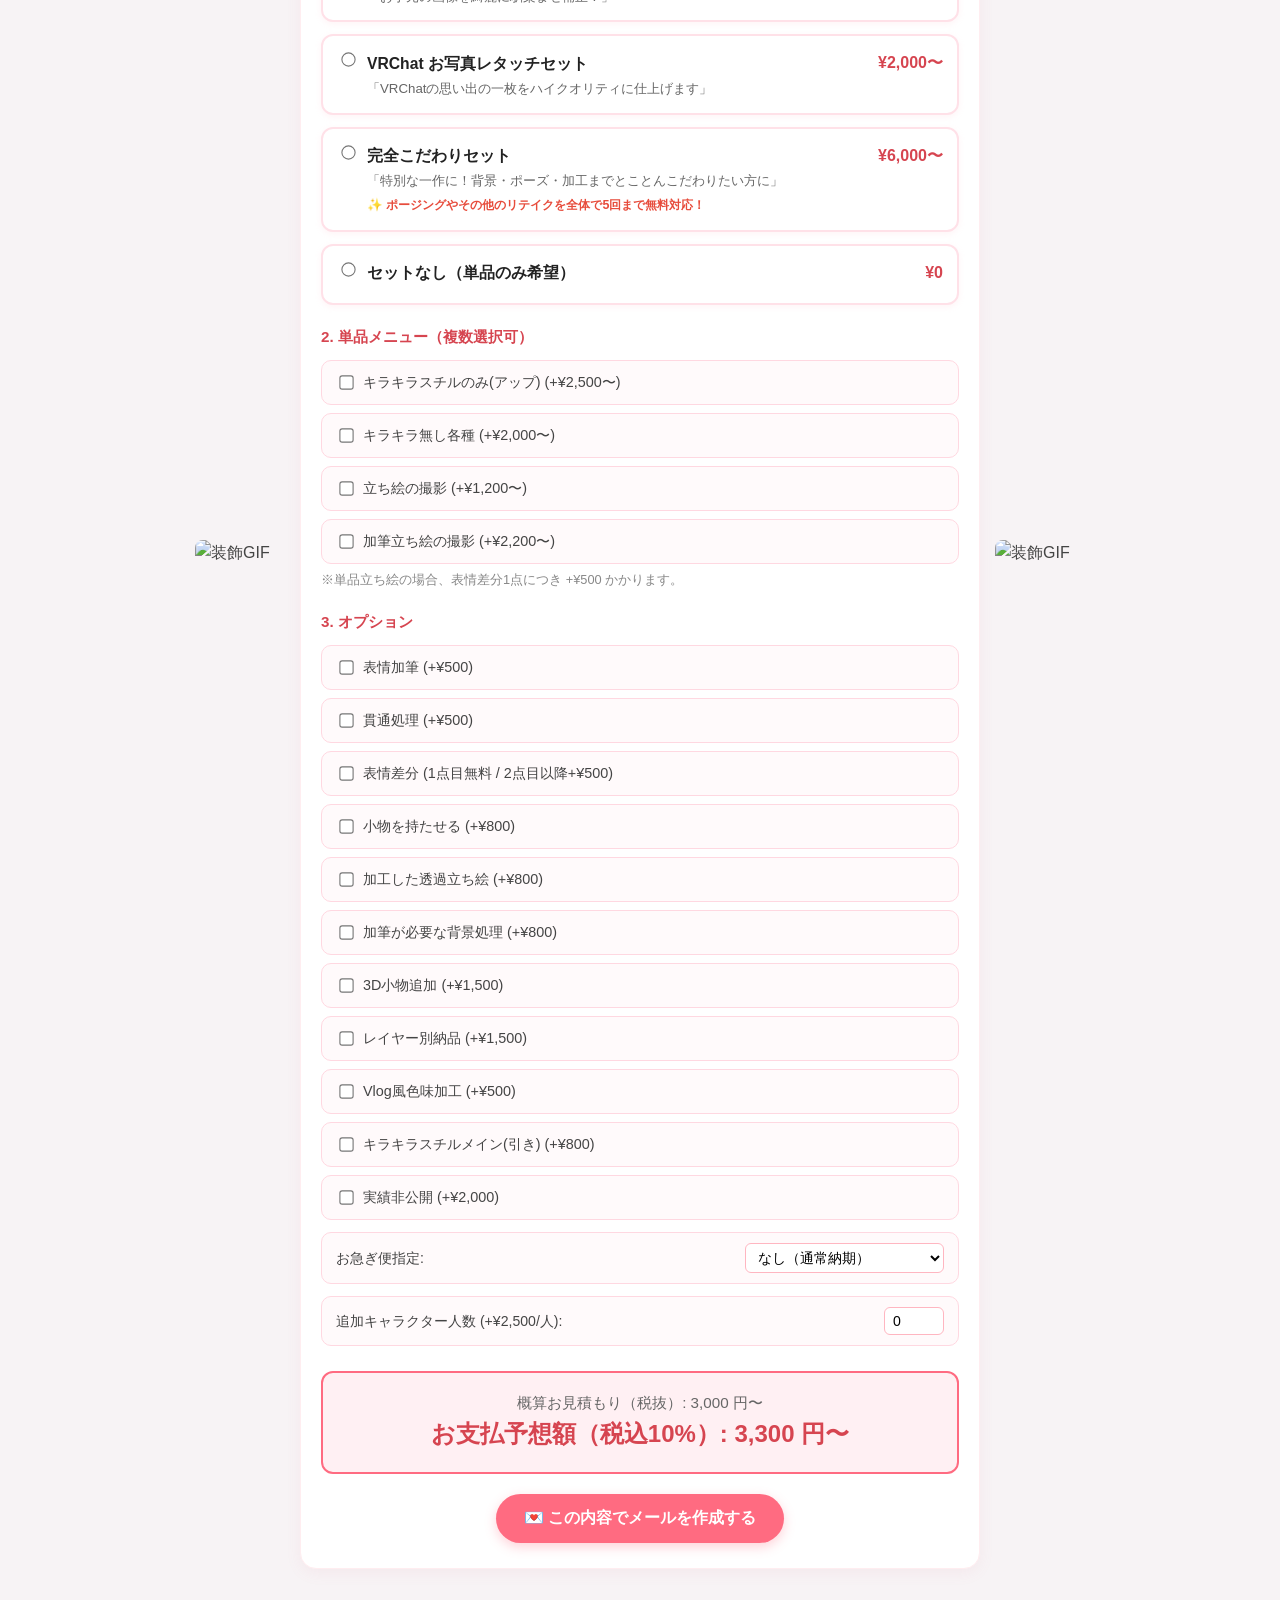
==== commit aa656bc0: "Update index.html" ====
--- a/index.html
+++ b/index.html
@@ -178,10 +178,96 @@
       </div>
     </div>
 
-    <!-- 📝 4つ目のブロック：お見積もりフォーム -->
+    <!-- 📋 4つ目のブロック：ご依頼テンプレート＆お取引の流れ -->
     <div class="section-with-gif">
       <div class="gif-side gif-left">
         <img src="1.gif" alt="装飾GIF" class="protected-media">
+        <div class="media-shield"></div>
+      </div>
+
+      <section class="card-section template-card">
+        <div class="section-title">
+          <span>📋</span>
+          <h2>ご依頼テンプレート ＆ お取引の流れ</h2>
+        </div>
+
+        <div class="template-box">
+          <h3>【ご依頼テンプレート】</h3>
+          <p>・使用用途<br>【】<br>
+          ・納期<br>【】<br>
+          ・納品ファイル形式(指定ない場合PNG)<br>【】<br>
+          ・フルスクラッチモデルかVroidか<br>【】<br>
+          ・人数<br>【】<br>
+          ・ご予算<br>【】<br>
+          ・SNS/ポートフォリオへの公開許可 /公開して良い時期<br>【】<br>
+          ・セットの選択<br>【】<br>
+          ・AI画像の使用の可否<br>【】</p>
+        </div>
+
+        <div class="template-detail-container">
+          <div class="template-detail-box">
+            <h4>【◎背景持ち込みポージング指定セットの場合】</h4>
+            <p>↳ ・指定のポージング<br>
+              ・使用する背景<br>
+              ・表情1点(＋差分)</p>
+            <p class="note-small">ご用意いただく背景は、利用規約を確認し元のサイトがあればそちらを貼ってくださると幸いです。<br>
+            AI背景可、リアル写真可<br>
+            ※4Kサイズ以下のものですと若干画質が落ちます。できる限り綺麗にしてお渡しはしておりますがご了承ください。</p>
+          </div>
+
+          <div class="template-detail-box">
+            <h4>【◎季節かシュチュエーション指定ポージングおまかせセット】</h4>
+            <p>↳ ・欲しいお写真の季節(春、夏、秋、冬)<br>
+              ・シュチュ(例、ライブ、プール、屋内)<br>
+            ・表情1点(＋差分表情1点)</p>
+            <p class="note-small">※ご指定頂いたシュチュエーションによってはAI画像を使用する場合がございます。予めご了承ください。</p>
+          </div>
+
+          <div class="template-detail-box">
+            <h4>【◎全部持ち込みお写真馴染ませセットの場合】</h4>
+            <p>・背景<br>
+            ・透過png形式の立ち絵<br>
+            ・雰囲気(こんな感じのキラキラにしてほしい！等)</p>
+          </div>
+
+          <div class="template-detail-box">
+            <h4>【◎VRCHATお写真レタッチセット】</h4>
+            <p>撮ってきてくださったお写真のレタッチを致します<br>
+            活動者様以外のご依頼も募集💚</p>
+            <p><strong>ーご用意いただくものー</strong><br>
+            ・背景、人物一緒のお写真<br>
+            ・背景だけのお写真<br>
+            ・人物(透過)だけのお写真</p>
+          </div>
+        </div>
+
+        <div class="flow-box">
+          <h3>【ご依頼の流れ】</h3>
+          <ol>
+            <li>上記テンプレートを使用したご依頼打ち合わせ</li>
+            <li>お見積り、お見積り内容の確認</li>
+            <li>構図、背景のラフの確認(背景お任せの方は背景案)</li>
+            <li>お支払い(③から1週間以内)</li>
+            <li>完成品データの提出（色味やキラキラスチル等の最終調整）</li>
+            <li>取引終了</li>
+          </ol>
+          <div class="flow-note">
+            ※活動者様以外のVRCHATレタッチセットにつきましては全額前払いにてお引き受けいたします。
+          </div>
+        </div>
+
+      </section>
+
+      <div class="gif-side gif-right">
+        <img src="2.gif" alt="装飾GIF" class="protected-media">
+        <div class="media-shield"></div>
+      </div>
+    </div>
+
+    <!-- 📝 5つ目のブロック：お見積もりフォーム -->
+    <div class="section-with-gif">
+      <div class="gif-side gif-left">
+        <img src="はなぬい_ゆらゆらウインクループ.gif" alt="装飾GIF" class="protected-media">
         <div class="media-shield"></div>
       </div>
 
@@ -332,7 +418,7 @@
       </section>
 
       <div class="gif-side gif-right">
-        <img src="2.gif" alt="装飾GIF" class="protected-media">
+        <img src="はなぬい_ゆらゆらウインクループ.gif" alt="装飾GIF" class="protected-media">
         <div class="media-shield"></div>
       </div>
     </div>
--- a/style.css
+++ b/style.css
@@ -3,18 +3,17 @@
 /* --- 全体基本設定 --- */
 body {
   font-family: "Hiragino Sans", "Hiragino Kaku Gothic ProN", "Meiryo", sans-serif;
-  /* 🌸 背景画像のパターン敷き詰め設定 🌸 */
-  background-image: url('ハート_02-03[3000x3000].png'); /* ※拡張子が.jpgの場合は変更してください */
-  background-repeat: repeat;             /* 画像を上下左右に敷き詰める */
-  background-size: 300px auto;           /* パターンの大きさ調整 */
-  background-attachment: fixed;          /* スクロールしても背景を固定 */
-  background-color: #f7f3f5;             /* 画像読み込み前のベース色 */
+  background-image: url('ハート_02-03[3000x3000].png');
+  background-repeat: repeat;
+  background-size: 300px auto;
+  background-attachment: fixed;
+  background-color: #f7f3f5;
   color: #444;
   line-height: 1.6;
   margin: 0;
   padding: 20px 10px 80px 10px;
-  -webkit-touch-callout: none; /* iOSの長押しメニュー無効化 */
-  -webkit-user-select: none;   /* テキスト・画像選択防止 */
+  -webkit-touch-callout: none;
+  -webkit-user-select: none;
   user-select: none;
 }
 
@@ -49,7 +48,6 @@
   user-select: none;
 }
 
-/* 透明保護シールド */
 .media-shield {
   position: absolute;
   top: 0;
@@ -74,7 +72,6 @@
   max-width: 680px;
 }
 
-/* サイドGIFのサイズ・表示調整 */
 .gif-side {
   width: 90px;
   flex-shrink: 0;
@@ -83,7 +80,6 @@
   justify-content: center;
 }
 
-/* スマホ等はサイドGIFを非表示 */
 @media (max-width: 820px) {
   .gif-side {
     display: none;
@@ -178,7 +174,6 @@
 .btn-link.twitter { background-color: #1da1f2; }
 .btn-link:hover { opacity: 0.85; transform: translateY(-2px); }
 
-/* 2列グリッド表示 */
 .media-grid {
   display: grid;
   grid-template-columns: repeat(2, 1fr);
@@ -487,10 +482,11 @@
   margin-bottom: 4px;
 }
 
+/* 🌟 セット名を太文字にして視認性アップ */
 .set-title {
-  font-weight: bold;
-  font-size: 0.95rem;
-  color: #333;
+  font-weight: 800;
+  font-size: 0.98rem;
+  color: #222;
 }
 
 .set-price {
@@ -519,7 +515,6 @@
   border: 1.5px dashed #ffd1dc;
   border-radius: 12px;
   padding: 14px 16px;
-  margin-top: 15px;
   font-size: 0.85rem;
   color: #444;
 }
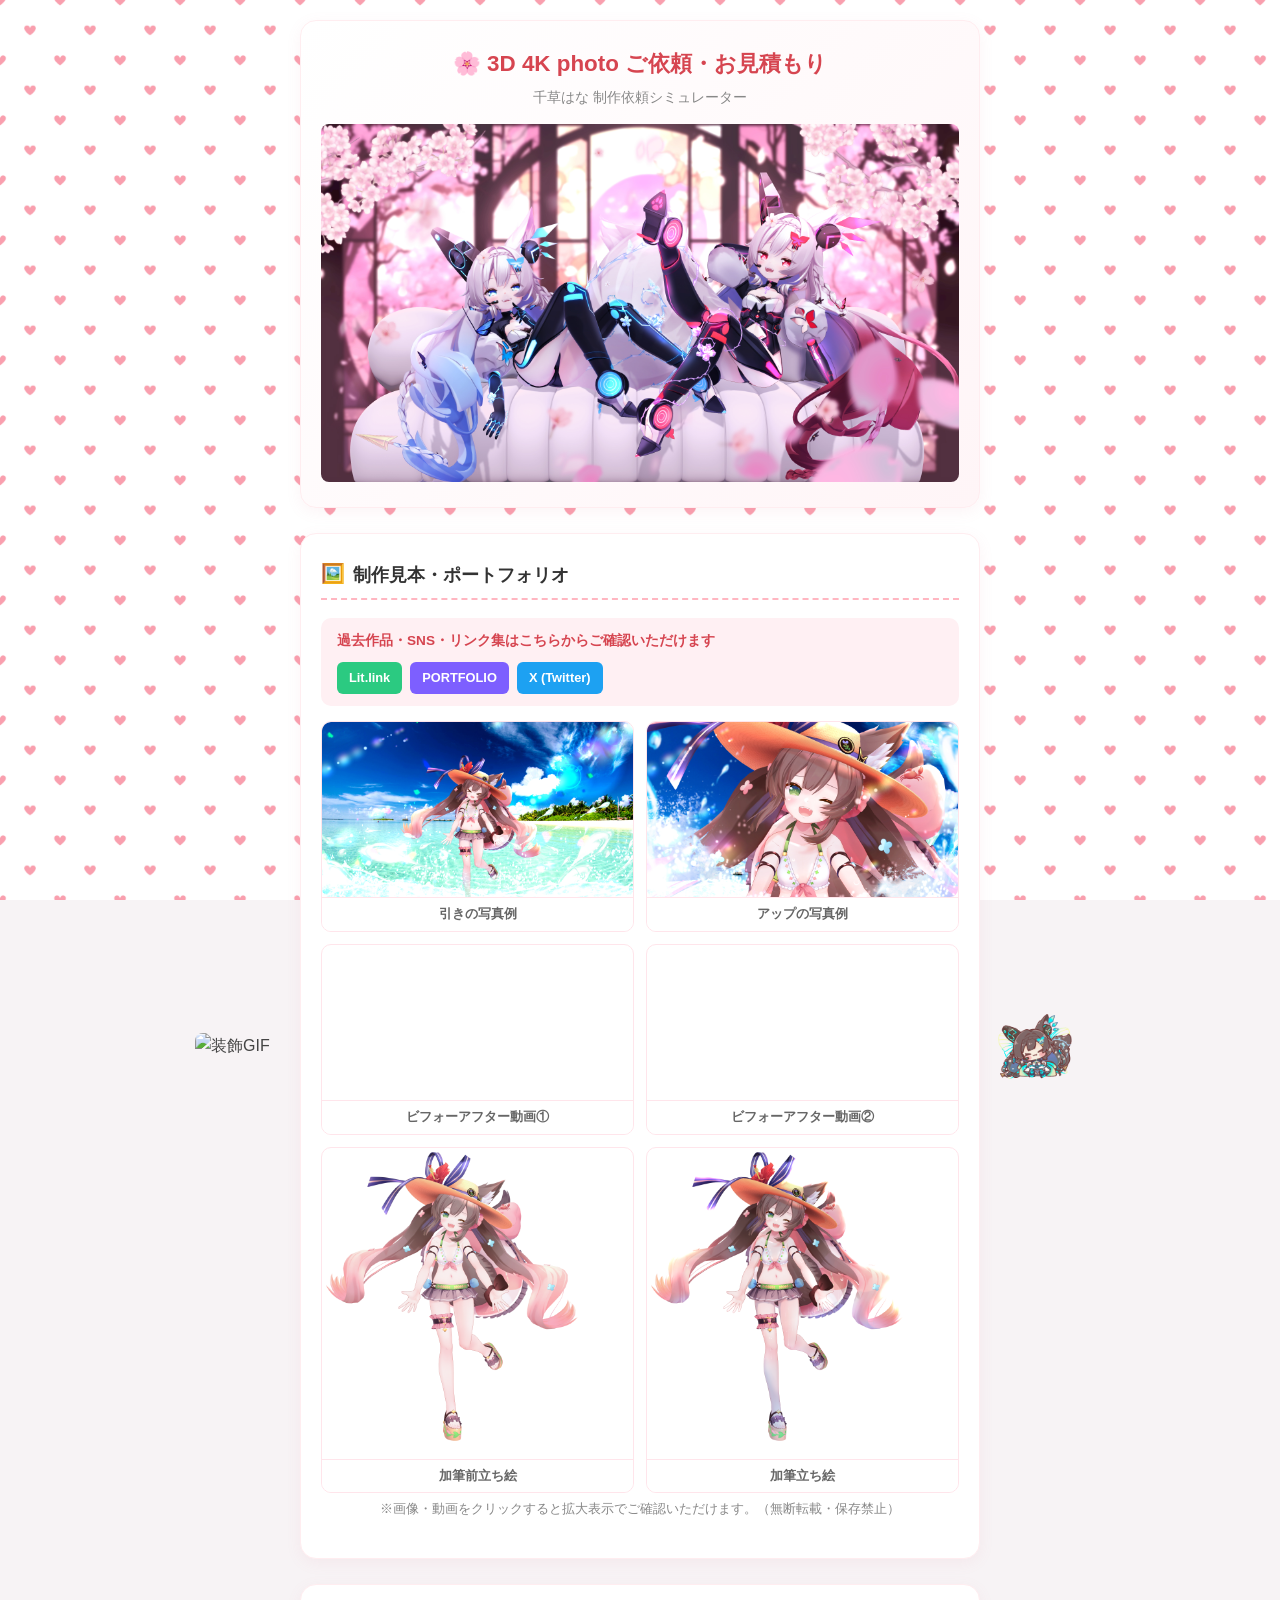
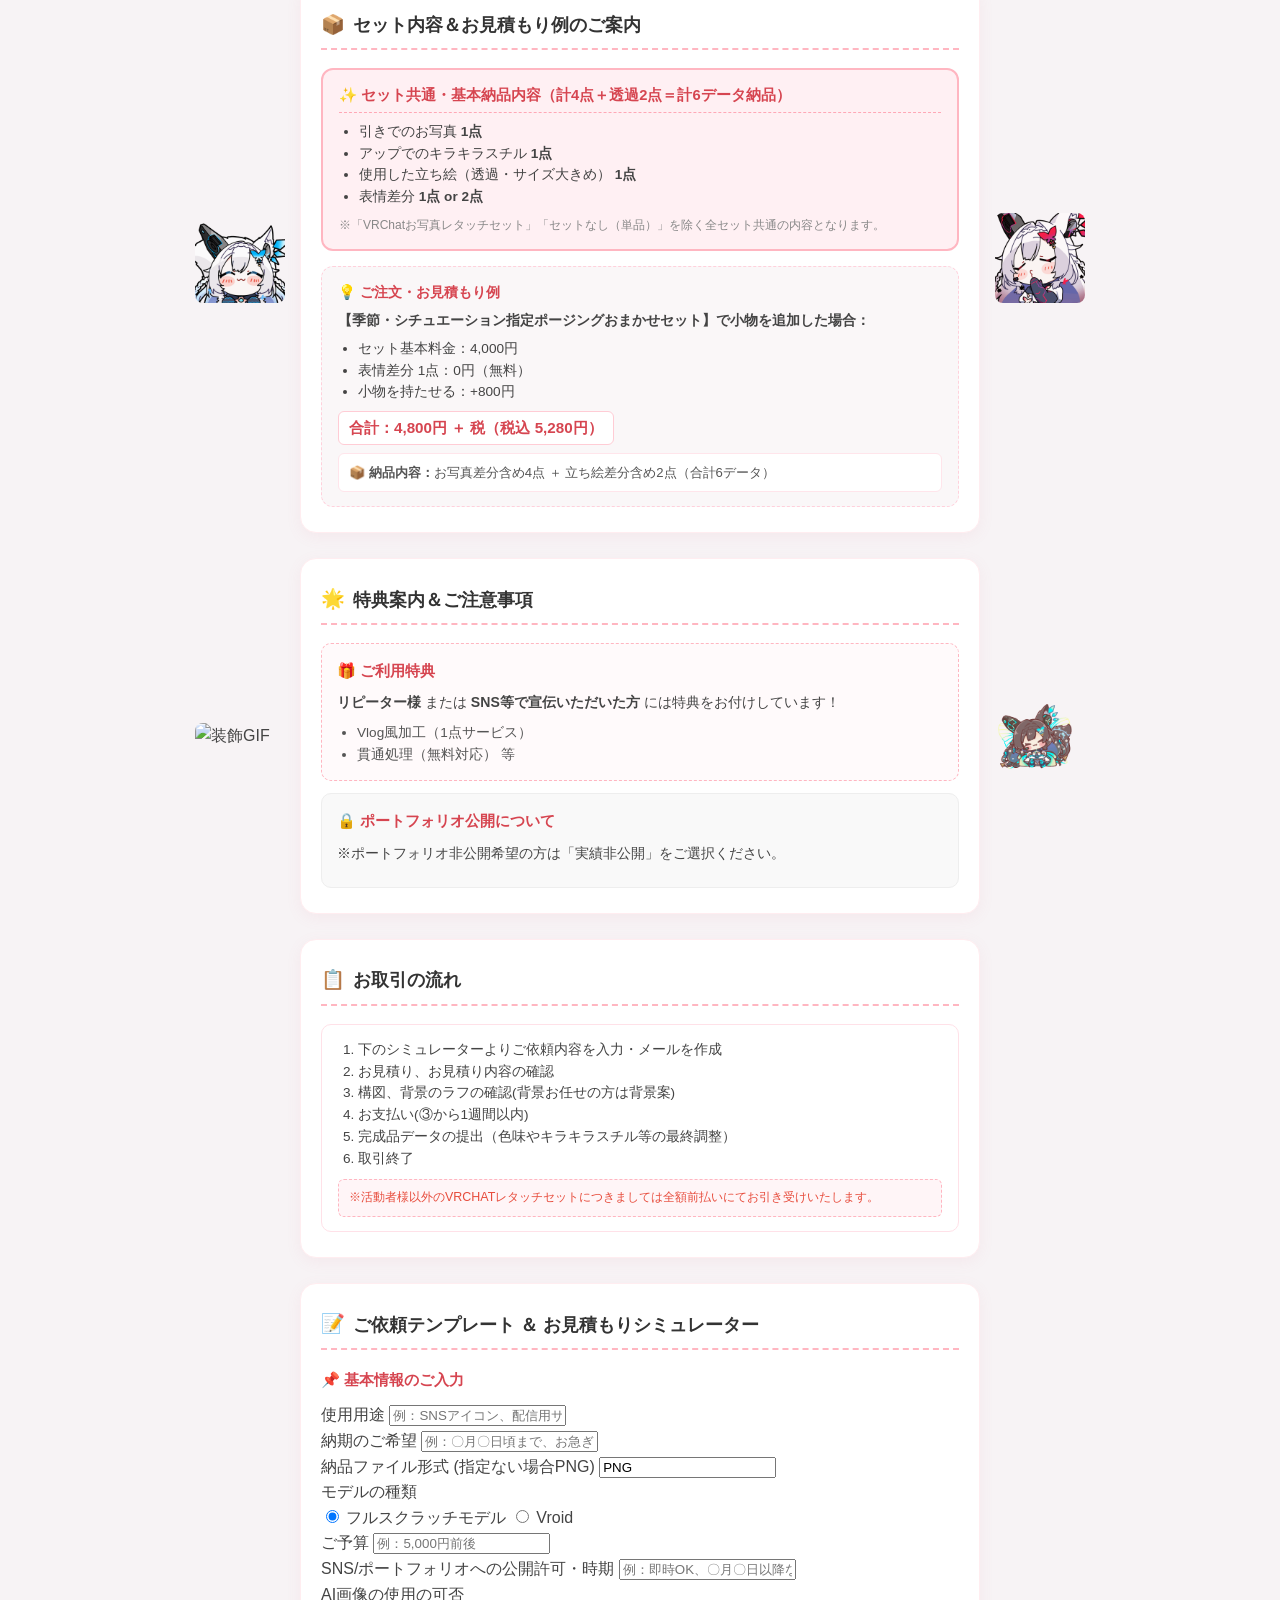
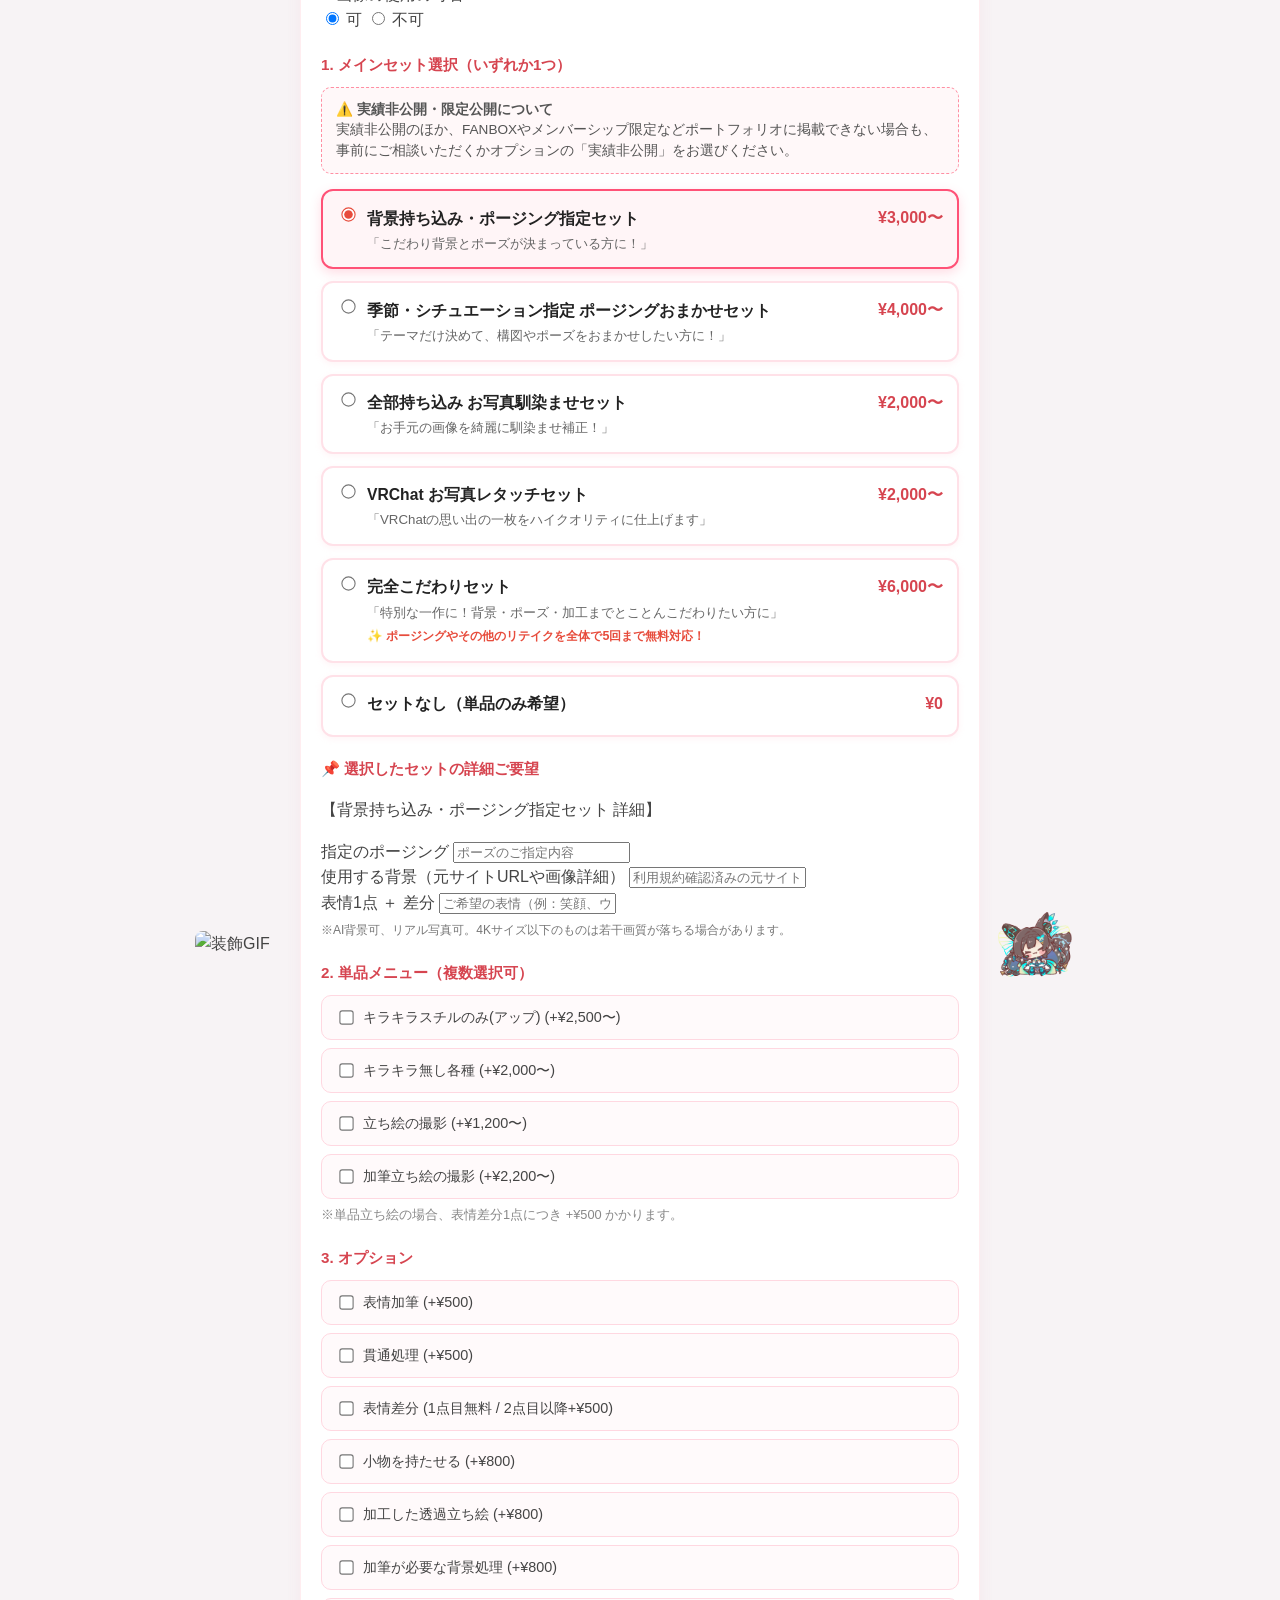
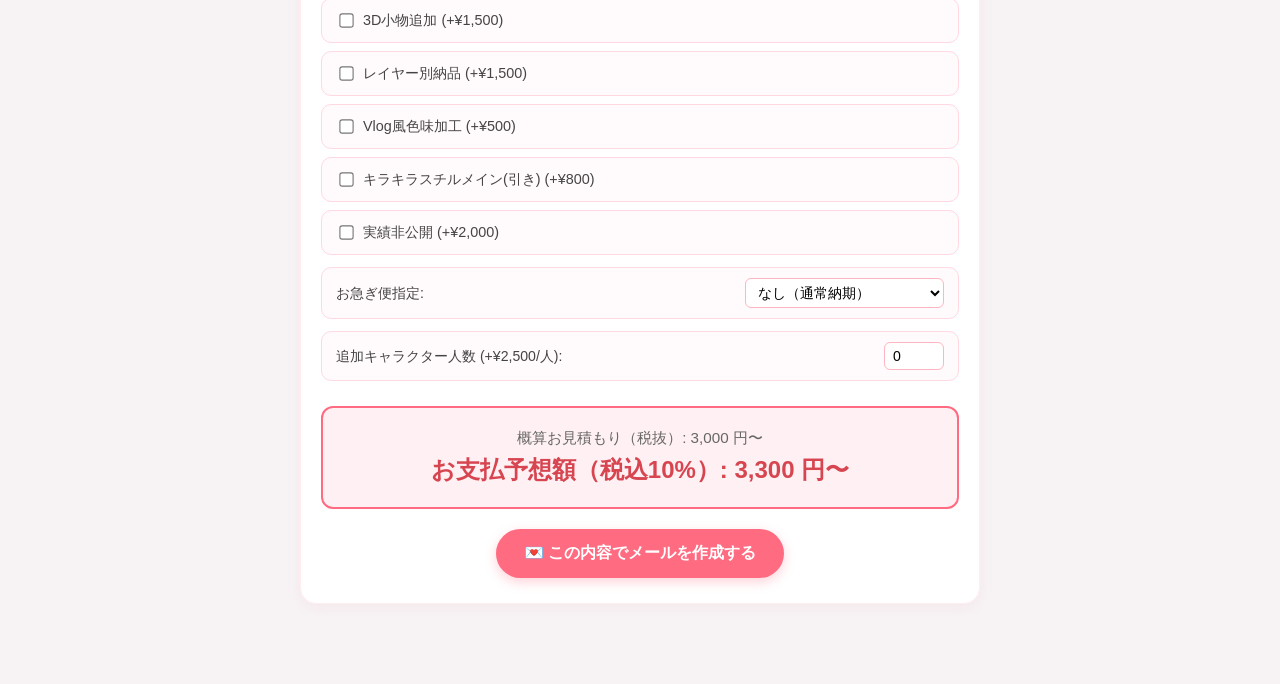
==== commit a3d6b38d: "Update index.html" ====
--- a/index.html
+++ b/index.html
@@ -99,7 +99,7 @@
       </div>
     </div>
 
-    <!-- 📦 2つ目のブロック：セット内容のご案内（独立カード） -->
+    <!-- 📦 2つ目のブロック：セット内容のご案内 -->
     <div class="section-with-gif">
       <div class="gif-side gif-left">
         <img src="GIF_フリフリ.gif" alt="装飾GIF" class="protected-media">
@@ -178,73 +178,21 @@
       </div>
     </div>
 
-    <!-- 📋 4つ目のブロック：ご依頼テンプレート＆お取引の流れ -->
+    <!-- 📋 4つ目のブロック：お取引の流れ（参考用） -->
     <div class="section-with-gif">
       <div class="gif-side gif-left">
         <img src="1.gif" alt="装飾GIF" class="protected-media">
         <div class="media-shield"></div>
       </div>
 
-      <section class="card-section template-card">
+      <section class="card-section flow-card">
         <div class="section-title">
           <span>📋</span>
-          <h2>ご依頼テンプレート ＆ お取引の流れ</h2>
-        </div>
-
-        <div class="template-box">
-          <h3>【ご依頼テンプレート】</h3>
-          <p>・使用用途<br>【】<br>
-          ・納期<br>【】<br>
-          ・納品ファイル形式(指定ない場合PNG)<br>【】<br>
-          ・フルスクラッチモデルかVroidか<br>【】<br>
-          ・人数<br>【】<br>
-          ・ご予算<br>【】<br>
-          ・SNS/ポートフォリオへの公開許可 /公開して良い時期<br>【】<br>
-          ・セットの選択<br>【】<br>
-          ・AI画像の使用の可否<br>【】</p>
-        </div>
-
-        <div class="template-detail-container">
-          <div class="template-detail-box">
-            <h4>【◎背景持ち込みポージング指定セットの場合】</h4>
-            <p>↳ ・指定のポージング<br>
-              ・使用する背景<br>
-              ・表情1点(＋差分)</p>
-            <p class="note-small">ご用意いただく背景は、利用規約を確認し元のサイトがあればそちらを貼ってくださると幸いです。<br>
-            AI背景可、リアル写真可<br>
-            ※4Kサイズ以下のものですと若干画質が落ちます。できる限り綺麗にしてお渡しはしておりますがご了承ください。</p>
-          </div>
-
-          <div class="template-detail-box">
-            <h4>【◎季節かシュチュエーション指定ポージングおまかせセット】</h4>
-            <p>↳ ・欲しいお写真の季節(春、夏、秋、冬)<br>
-              ・シュチュ(例、ライブ、プール、屋内)<br>
-            ・表情1点(＋差分表情1点)</p>
-            <p class="note-small">※ご指定頂いたシュチュエーションによってはAI画像を使用する場合がございます。予めご了承ください。</p>
-          </div>
-
-          <div class="template-detail-box">
-            <h4>【◎全部持ち込みお写真馴染ませセットの場合】</h4>
-            <p>・背景<br>
-            ・透過png形式の立ち絵<br>
-            ・雰囲気(こんな感じのキラキラにしてほしい！等)</p>
-          </div>
-
-          <div class="template-detail-box">
-            <h4>【◎VRCHATお写真レタッチセット】</h4>
-            <p>撮ってきてくださったお写真のレタッチを致します<br>
-            活動者様以外のご依頼も募集💚</p>
-            <p><strong>ーご用意いただくものー</strong><br>
-            ・背景、人物一緒のお写真<br>
-            ・背景だけのお写真<br>
-            ・人物(透過)だけのお写真</p>
-          </div>
-        </div>
-
+          <h2>お取引の流れ</h2>
+        </div>
         <div class="flow-box">
-          <h3>【ご依頼の流れ】</h3>
           <ol>
-            <li>上記テンプレートを使用したご依頼打ち合わせ</li>
+            <li>下のシミュレーターよりご依頼内容を入力・メールを作成</li>
             <li>お見積り、お見積り内容の確認</li>
             <li>構図、背景のラフの確認(背景お任せの方は背景案)</li>
             <li>お支払い(③から1週間以内)</li>
@@ -255,7 +203,6 @@
             ※活動者様以外のVRCHATレタッチセットにつきましては全額前払いにてお引き受けいたします。
           </div>
         </div>
-
       </section>
 
       <div class="gif-side gif-right">
@@ -264,7 +211,7 @@
       </div>
     </div>
 
-    <!-- 📝 5つ目のブロック：お見積もりフォーム -->
+    <!-- 📝 5つ目のブロック：ご依頼お見積もりシミュレーター（フォーム統合版） -->
     <div class="section-with-gif">
       <div class="gif-side gif-left">
         <img src="はなぬい_ゆらゆらウインクループ.gif" alt="装飾GIF" class="protected-media">
@@ -274,16 +221,61 @@
       <section class="card-section estimate-card">
         <div class="section-title">
           <span>📝</span>
-          <h2>お見積もりシミュレーター</h2>
+          <h2>ご依頼テンプレート ＆ お見積もりシミュレーター</h2>
         </div>
 
         <form id="estimateForm">
           
-          <!-- 1. メインセット -->
+          <!-- ご依頼テンプレート基本項目 -->
+          <div class="form-group">
+            <h3>📌 基本情報のご入力</h3>
+            
+            <div class="input-row">
+              <label>使用用途</label>
+              <input type="text" id="t_usage" placeholder="例：SNSアイコン、配信用サムネイル 等" class="text-input">
+            </div>
+
+            <div class="input-row">
+              <label>納期のご希望</label>
+              <input type="text" id="t_deadline" placeholder="例：〇月〇日頃まで、お急ぎ 等" class="text-input">
+            </div>
+
+            <div class="input-row">
+              <label>納品ファイル形式 (指定ない場合PNG)</label>
+              <input type="text" id="t_format" value="PNG" class="text-input">
+            </div>
+
+            <div class="input-row">
+              <label>モデルの種類</label>
+              <div class="inline-radios">
+                <label><input type="radio" name="t_modelType" value="フルスクラッチモデル" checked> フルスクラッチモデル</label>
+                <label><input type="radio" name="t_modelType" value="Vroid"> Vroid</label>
+              </div>
+            </div>
+
+            <div class="input-row">
+              <label>ご予算</label>
+              <input type="text" id="t_budget" placeholder="例：5,000円前後" class="text-input">
+            </div>
+
+            <div class="input-row">
+              <label>SNS/ポートフォリオへの公開許可・時期</label>
+              <input type="text" id="t_publish" placeholder="例：即時OK、〇月〇日以降ならOK 等" class="text-input">
+            </div>
+
+            <div class="input-row">
+              <label>AI画像の使用の可否</label>
+              <div class="inline-radios">
+                <label><input type="radio" name="t_ai" value="可" checked> 可</label>
+                <label><input type="radio" name="t_ai" value="不可"> 不可</label>
+              </div>
+            </div>
+          </div>
+
+          <!-- 1. メインセット選択 -->
           <div class="form-group">
             <h3>1. メインセット選択（いずれか1つ）</h3>
             
-            <!-- 💡 実績非公開等に関する事前案内 -->
             <div class="set-notice-box">
               ⚠️ <strong>実績非公開・限定公開について</strong><br>
               実績非公開のほか、FANBOXやメンバーシップ限定などポートフォリオに掲載できない場合も、事前にご相談いただくかオプションの「実績非公開」をお選びください。
@@ -291,7 +283,7 @@
 
             <div class="radio-group card-radio-group">
               <label class="set-card">
-                <input type="radio" name="mainSet" value="3000" checked>
+                <input type="radio" name="mainSet" value="3000" data-setname="背景持ち込み・ポージング指定セット" checked>
                 <div class="set-card-content">
                   <div class="set-title-price">
                     <span class="set-title">背景持ち込み・ポージング指定セット</span>
@@ -302,7 +294,7 @@
               </label>
 
               <label class="set-card">
-                <input type="radio" name="mainSet" value="4000">
+                <input type="radio" name="mainSet" value="4000" data-setname="季節・シチュエーション指定 ポージングおまかせセット">
                 <div class="set-card-content">
                   <div class="set-title-price">
                     <span class="set-title">季節・シチュエーション指定 ポージングおまかせセット</span>
@@ -313,7 +305,7 @@
               </label>
 
               <label class="set-card">
-                <input type="radio" name="mainSet" value="2000">
+                <input type="radio" name="mainSet" value="2000" data-setname="全部持ち込み お写真馴染ませセット">
                 <div class="set-card-content">
                   <div class="set-title-price">
                     <span class="set-title">全部持ち込み お写真馴染ませセット</span>
@@ -324,7 +316,7 @@
               </label>
 
               <label class="set-card">
-                <input type="radio" name="mainSet" value="2000">
+                <input type="radio" name="mainSet" value="2000" data-setname="VRChat お写真レタッチセット">
                 <div class="set-card-content">
                   <div class="set-title-price">
                     <span class="set-title">VRChat お写真レタッチセット</span>
@@ -335,7 +327,7 @@
               </label>
 
               <label class="set-card">
-                <input type="radio" name="mainSet" value="6000">
+                <input type="radio" name="mainSet" value="6000" data-setname="完全こだわりセット">
                 <div class="set-card-content">
                   <div class="set-title-price">
                     <span class="set-title">完全こだわりセット</span>
@@ -347,7 +339,7 @@
               </label>
 
               <label class="set-card simple-option">
-                <input type="radio" name="mainSet" value="0">
+                <input type="radio" name="mainSet" value="0" data-setname="セットなし（単品のみ希望）">
                 <div class="set-card-content">
                   <div class="set-title-price">
                     <span class="set-title">セットなし（単品のみ希望）</span>
@@ -356,6 +348,93 @@
                 </div>
               </label>
             </div>
+          </div>
+
+          <!-- 🔗 セットに応じた詳細入力欄（自動切り替え） -->
+          <div class="form-group dynamic-detail-section">
+            <h3>📌 選択したセットの詳細ご要望</h3>
+
+            <!-- ① 背景持ち込みセット用 -->
+            <div id="detail_box_set1" class="set-detail-subbox">
+              <p class="subbox-title">【背景持ち込み・ポージング指定セット 詳細】</p>
+              <div class="input-row">
+                <label>指定のポージング</label>
+                <input type="text" id="sub_pose1" placeholder="ポーズのご指定内容" class="text-input">
+              </div>
+              <div class="input-row">
+                <label>使用する背景（元サイトURLや画像詳細）</label>
+                <input type="text" id="sub_bg1" placeholder="利用規約確認済みの元サイトURLや画像名" class="text-input">
+              </div>
+              <div class="input-row">
+                <label>表情1点 ＋ 差分</label>
+                <input type="text" id="sub_face1" placeholder="ご希望の表情（例：笑顔、ウインク等）" class="text-input">
+              </div>
+              <p class="note-small">※AI背景可、リアル写真可。4Kサイズ以下のものは若干画質が落ちる場合があります。</p>
+            </div>
+
+            <!-- ② 季節・シチュエーションおまかせセット用 -->
+            <div id="detail_box_set2" class="set-detail-subbox" style="display:none;">
+              <p class="subbox-title">【季節・シチュエーション指定 おまかせセット 詳細】</p>
+              <div class="input-row">
+                <label>ご希望の季節</label>
+                <select id="sub_season" class="select-box">
+                  <option value="春">春</option>
+                  <option value="夏">夏</option>
+                  <option value="秋">秋</option>
+                  <option value="冬">冬</option>
+                </select>
+              </div>
+              <div class="input-row">
+                <label>シチュエーション</label>
+                <input type="text" id="sub_situation" placeholder="例：ライブ、プール、屋内 等" class="text-input">
+              </div>
+              <div class="input-row">
+                <label>表情1点 ＋ 表情差分1点</label>
+                <input type="text" id="sub_face2" placeholder="ご希望の表情（例：通常、照れ顔 等）" class="text-input">
+              </div>
+              <p class="note-small">※ご指定のシチュエーションによりAI画像を使用する場合があります。</p>
+            </div>
+
+            <!-- ③ 全部持ち込みお写真馴染ませセット用 -->
+            <div id="detail_box_set3" class="set-detail-subbox" style="display:none;">
+              <p class="subbox-title">【全部持ち込み お写真馴染ませセット 詳細】</p>
+              <div class="input-row">
+                <label>背景について</label>
+                <input type="text" id="sub_bg3" placeholder="お持ち込み背景について" class="text-input">
+              </div>
+              <div class="input-row">
+                <label>透過png形式の立ち絵</label>
+                <input type="text" id="sub_tachi3" placeholder="立ち絵の状況について" class="text-input">
+              </div>
+              <div class="input-row">
+                <label>雰囲気・ご要望</label>
+                <input type="text" id="sub_mood3" placeholder="例：こんな感じのキラキラにしてほしい！ 等" class="text-input">
+              </div>
+            </div>
+
+            <!-- ④ VRChatお写真レタッチセット用 -->
+            <div id="detail_box_set4" class="set-detail-subbox" style="display:none;">
+              <p class="subbox-title">【VRChat お写真レタッチセット 詳細】</p>
+              <div class="input-row">
+                <label>ご依頼者様のご活動について</label>
+                <div class="inline-radios">
+                  <label><input type="radio" name="sub_vrc_user" value="活動者様" checked> 活動者様</label>
+                  <label><input type="radio" name="sub_vrc_user" value="活動者様以外"> 活動者様以外（※全額前払いとなります）</label>
+                </div>
+              </div>
+              <p class="note-small"><strong>ーご用意いただくものー</strong><br>
+              ・背景、人物一緒のお写真 / ・背景だけのお写真 / ・人物(透過)だけのお写真</p>
+            </div>
+
+            <!-- ⑤ 完全こだわりセット / セットなし用 -->
+            <div id="detail_box_set5" class="set-detail-subbox" style="display:none;">
+              <p class="subbox-title">【ご要望・備考】</p>
+              <div class="input-row">
+                <label>こだわりの詳細や単品ご希望の内容</label>
+                <input type="text" id="sub_free" placeholder="ご自由にお書きください" class="text-input">
+              </div>
+            </div>
+
           </div>
 
           <!-- 2. 単品メニュー -->
@@ -418,7 +497,7 @@
       </section>
 
       <div class="gif-side gif-right">
-        <img src="はなぬい_ゆらゆらウインクループ.gif" alt="装飾GIF" class="protected-media">
+        <img src="はなぬい_ゆらゆらループ1.gif" alt="装飾GIF" class="protected-media">
         <div class="media-shield"></div>
       </div>
     </div>
--- a/style.css
+++ b/style.css
@@ -243,6 +243,91 @@
   border: 1px solid #eee;
 }
 
+/* --- 📋 ご依頼テンプレート＆お取引の流れ --- */
+.template-box {
+  background: #fff0f3;
+  border: 1.5px solid #ffb6c1;
+  border-radius: 10px;
+  padding: 14px 16px;
+  margin-bottom: 15px;
+}
+.template-box h3 {
+  margin-top: 0;
+  color: #d64550;
+  font-size: 0.92rem;
+}
+.template-box p {
+  margin: 0;
+  font-size: 0.85rem;
+  white-space: pre-wrap;
+  color: #444;
+  line-height: 1.6;
+}
+
+.template-detail-container {
+  display: grid;
+  grid-template-columns: repeat(2, 1fr);
+  gap: 12px;
+  margin-bottom: 15px;
+}
+@media (max-width: 600px) {
+  .template-detail-container {
+    grid-template-columns: 1fr;
+  }
+}
+
+.template-detail-box {
+  background: #faf7f8;
+  border: 1px dashed #ffd1dc;
+  border-radius: 10px;
+  padding: 12px;
+  font-size: 0.83rem;
+  color: #444;
+}
+.template-detail-box h4 {
+  margin: 0 0 6px 0;
+  color: #d64550;
+  font-size: 0.88rem;
+}
+.template-detail-box p {
+  margin: 0;
+  white-space: pre-wrap;
+  line-height: 1.5;
+}
+.note-small {
+  font-size: 0.75rem;
+  color: #777;
+  margin-top: 6px !important;
+}
+
+.flow-box {
+  background: #ffffff;
+  border: 1.5px solid #ffe1e8;
+  border-radius: 10px;
+  padding: 14px 16px;
+}
+.flow-box h3 {
+  margin-top: 0;
+  color: #d64550;
+  font-size: 0.92rem;
+}
+.flow-box ol {
+  margin: 0 0 10px 0;
+  padding-left: 20px;
+  font-size: 0.85rem;
+  color: #444;
+  line-height: 1.6;
+}
+.flow-note {
+  font-size: 0.78rem;
+  color: #e74c3c;
+  background: #fff5f7;
+  padding: 8px 10px;
+  border-radius: 6px;
+  border: 1px dashed #ffb6c1;
+  margin-top: 8px;
+}
+
 /* --- 📝 お見積もりフォーム --- */
 .form-group {
   margin-bottom: 20px;
@@ -482,7 +567,6 @@
   margin-bottom: 4px;
 }
 
-/* 🌟 セット名を太文字にして視認性アップ */
 .set-title {
   font-weight: 800;
   font-size: 0.98rem;
@@ -555,17 +639,3 @@
   border-radius: 6px;
   border: 1px solid #ffe5eb;
 }
-
-@media (max-width: 480px) {
-  .set-title-price {
-    flex-direction: column;
-    align-items: flex-start;
-    gap: 2px;
-  }
-  .set-title {
-    font-size: 0.9rem;
-  }
-  .set-price {
-    font-size: 0.95rem;
-  }
-}
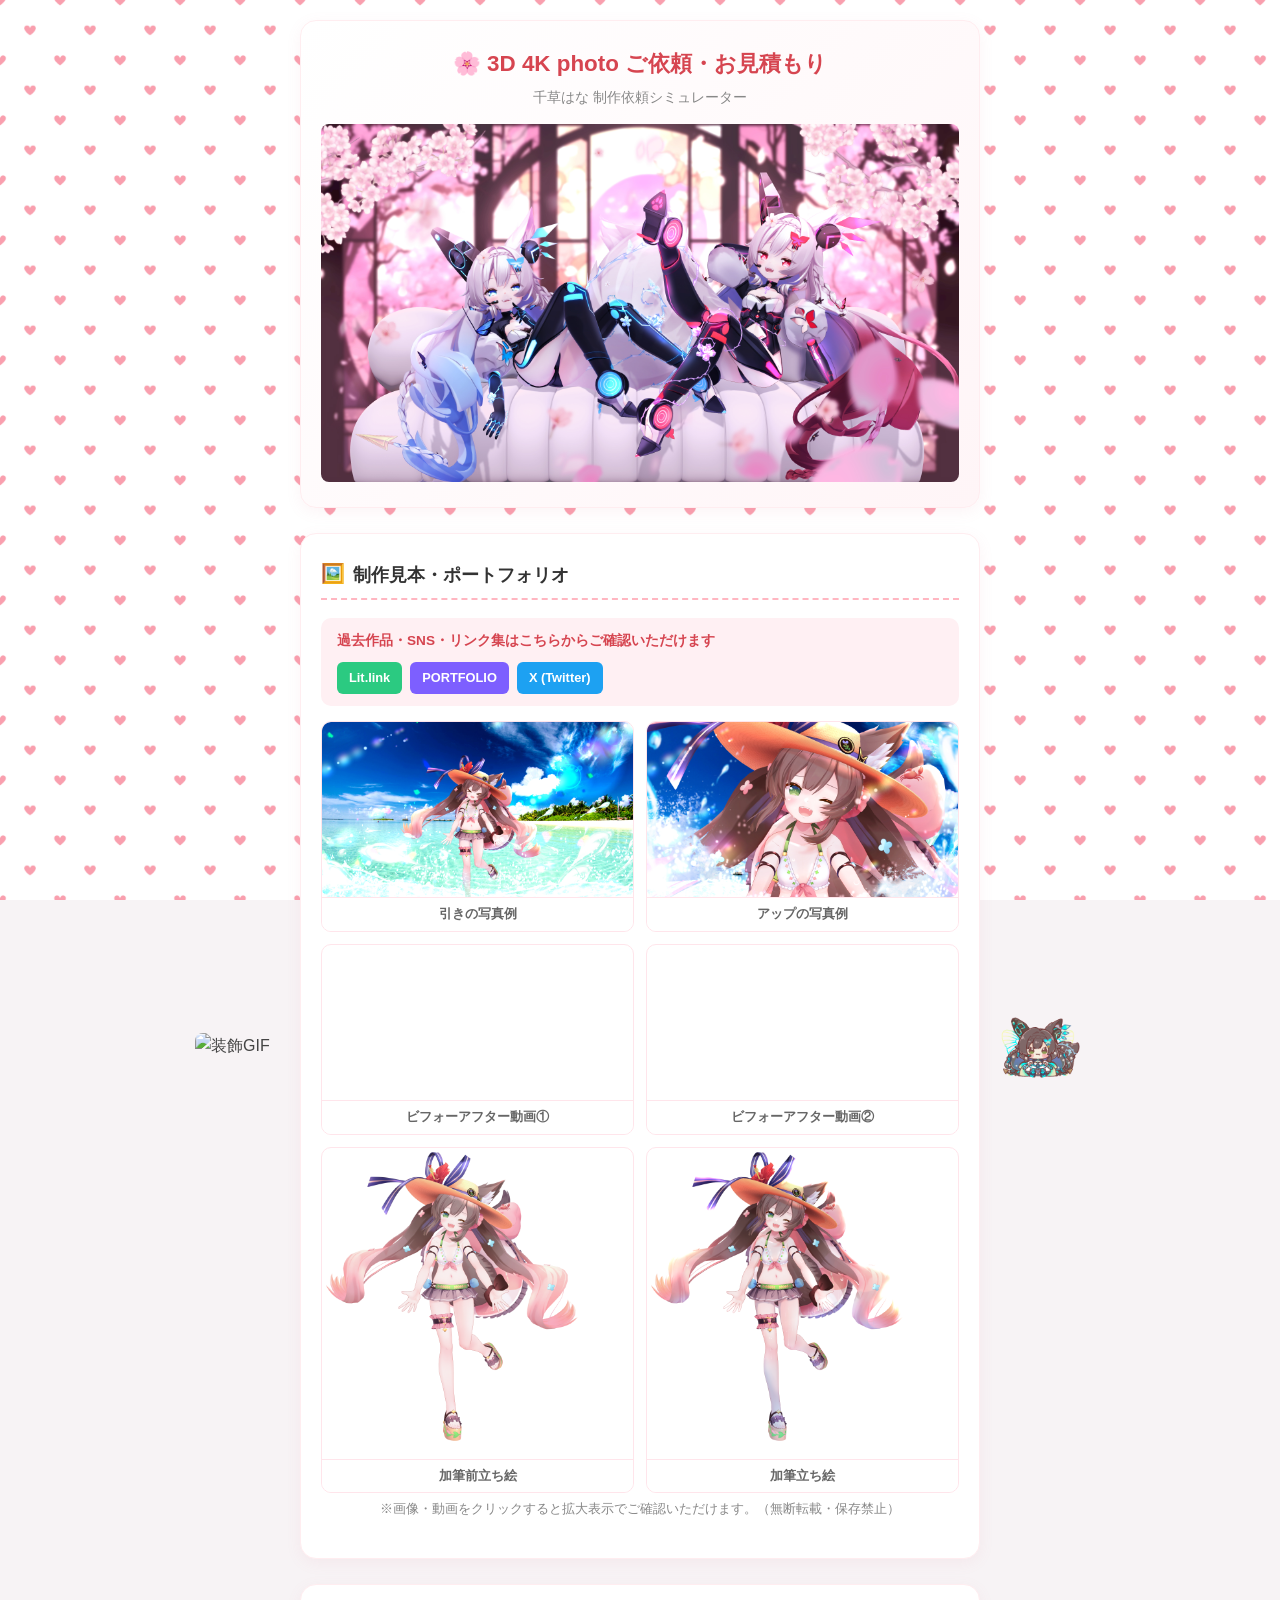
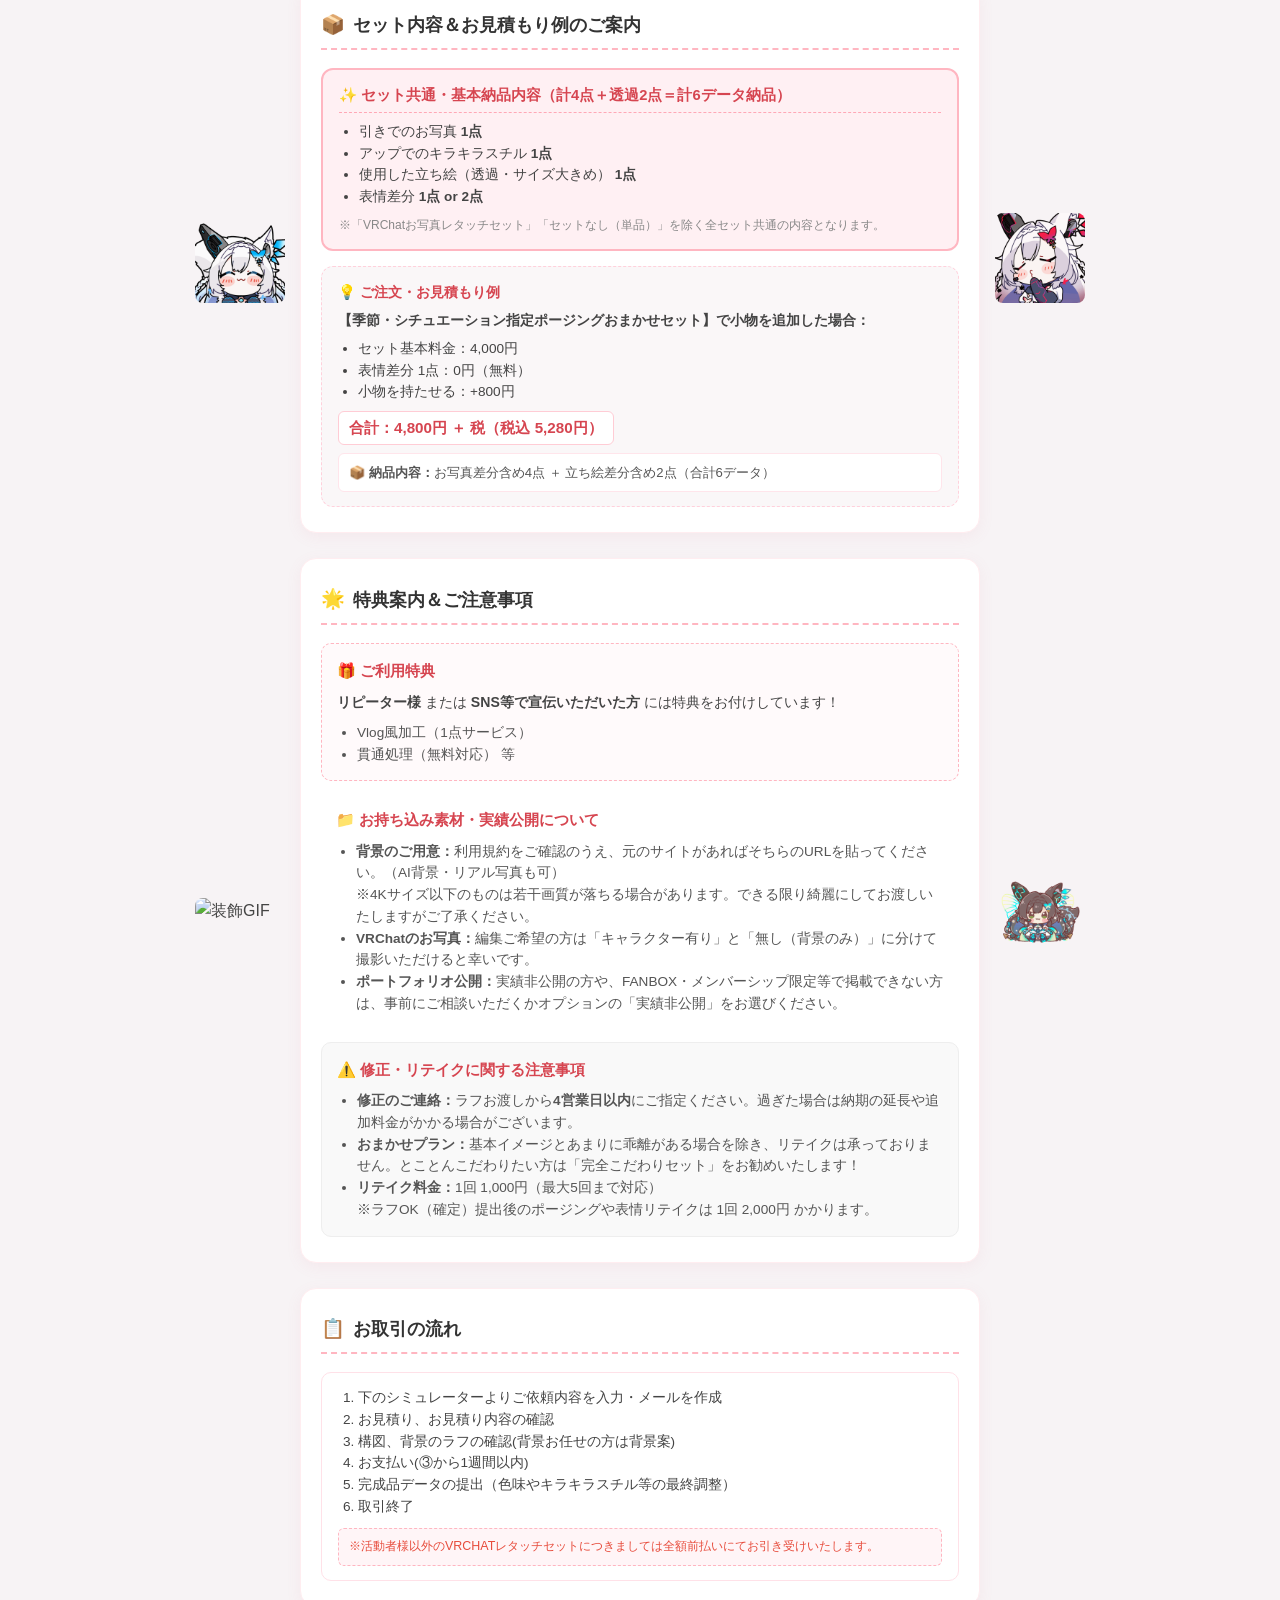
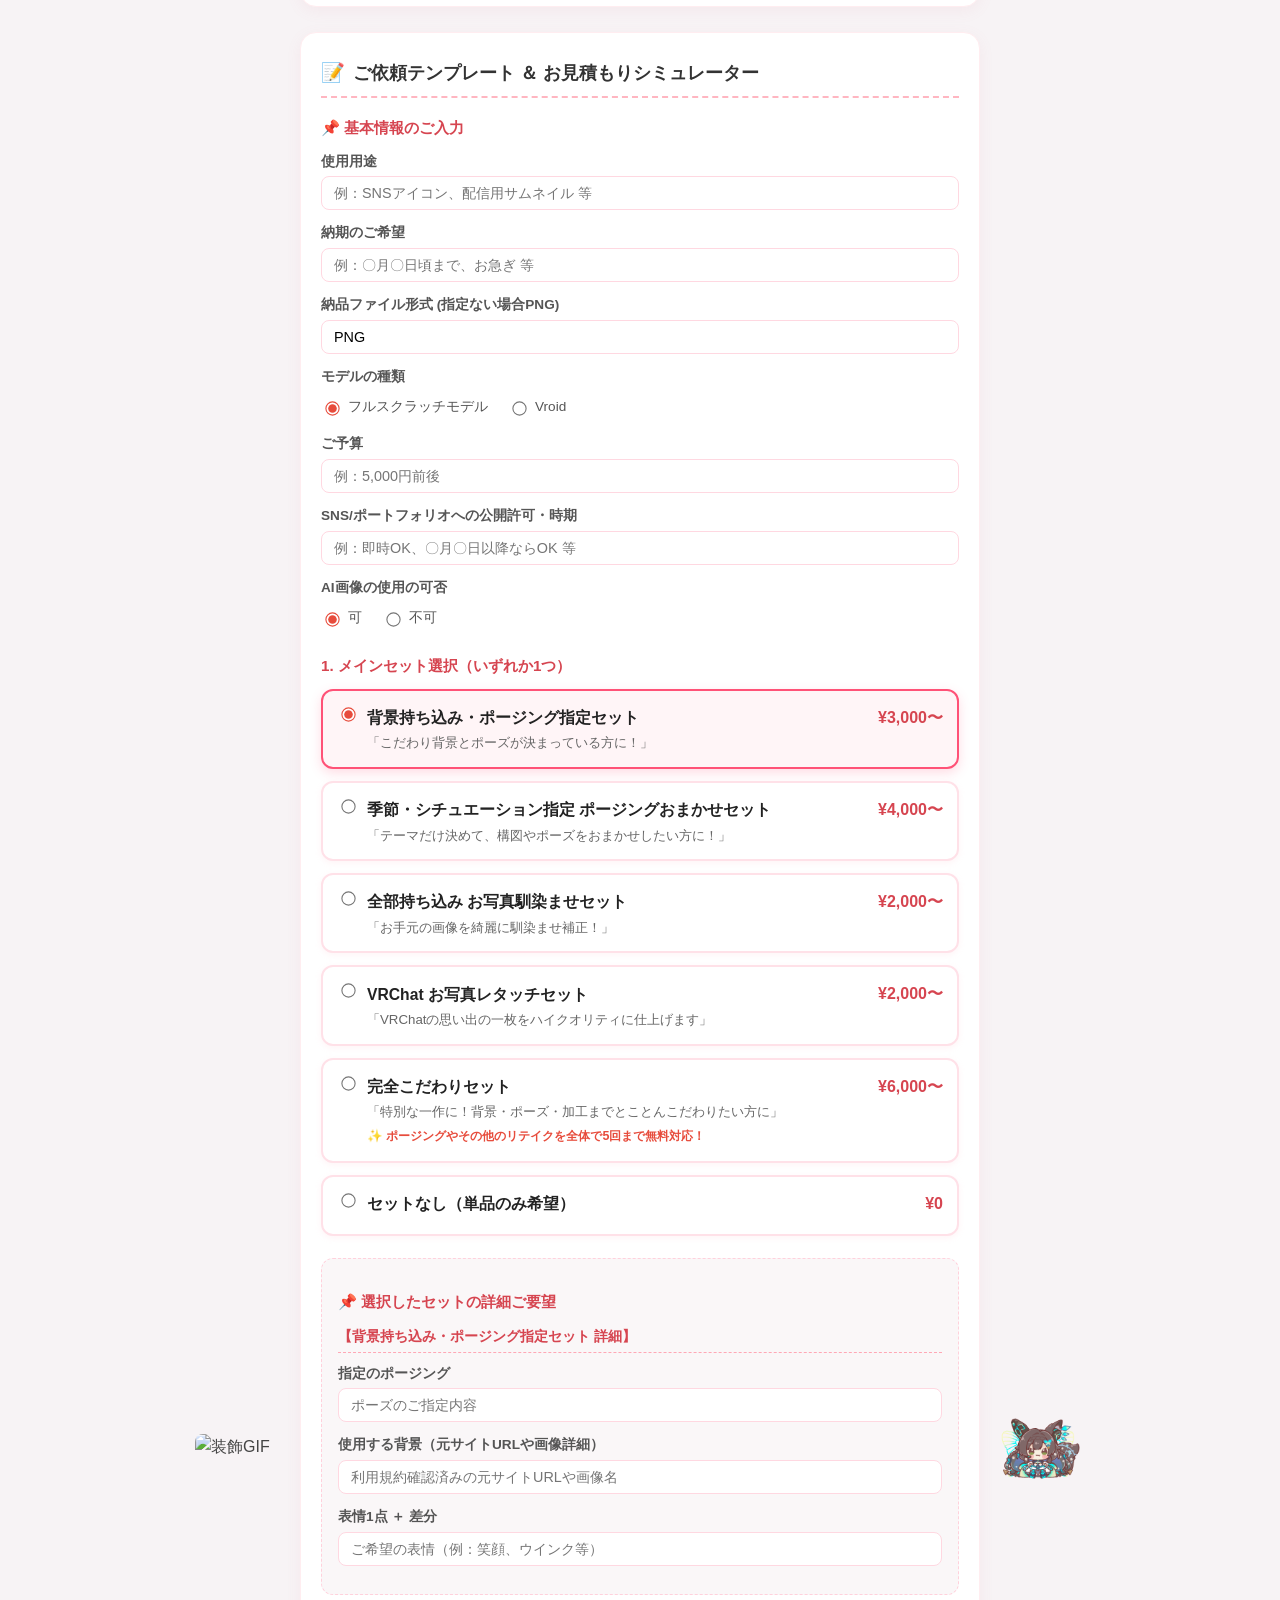
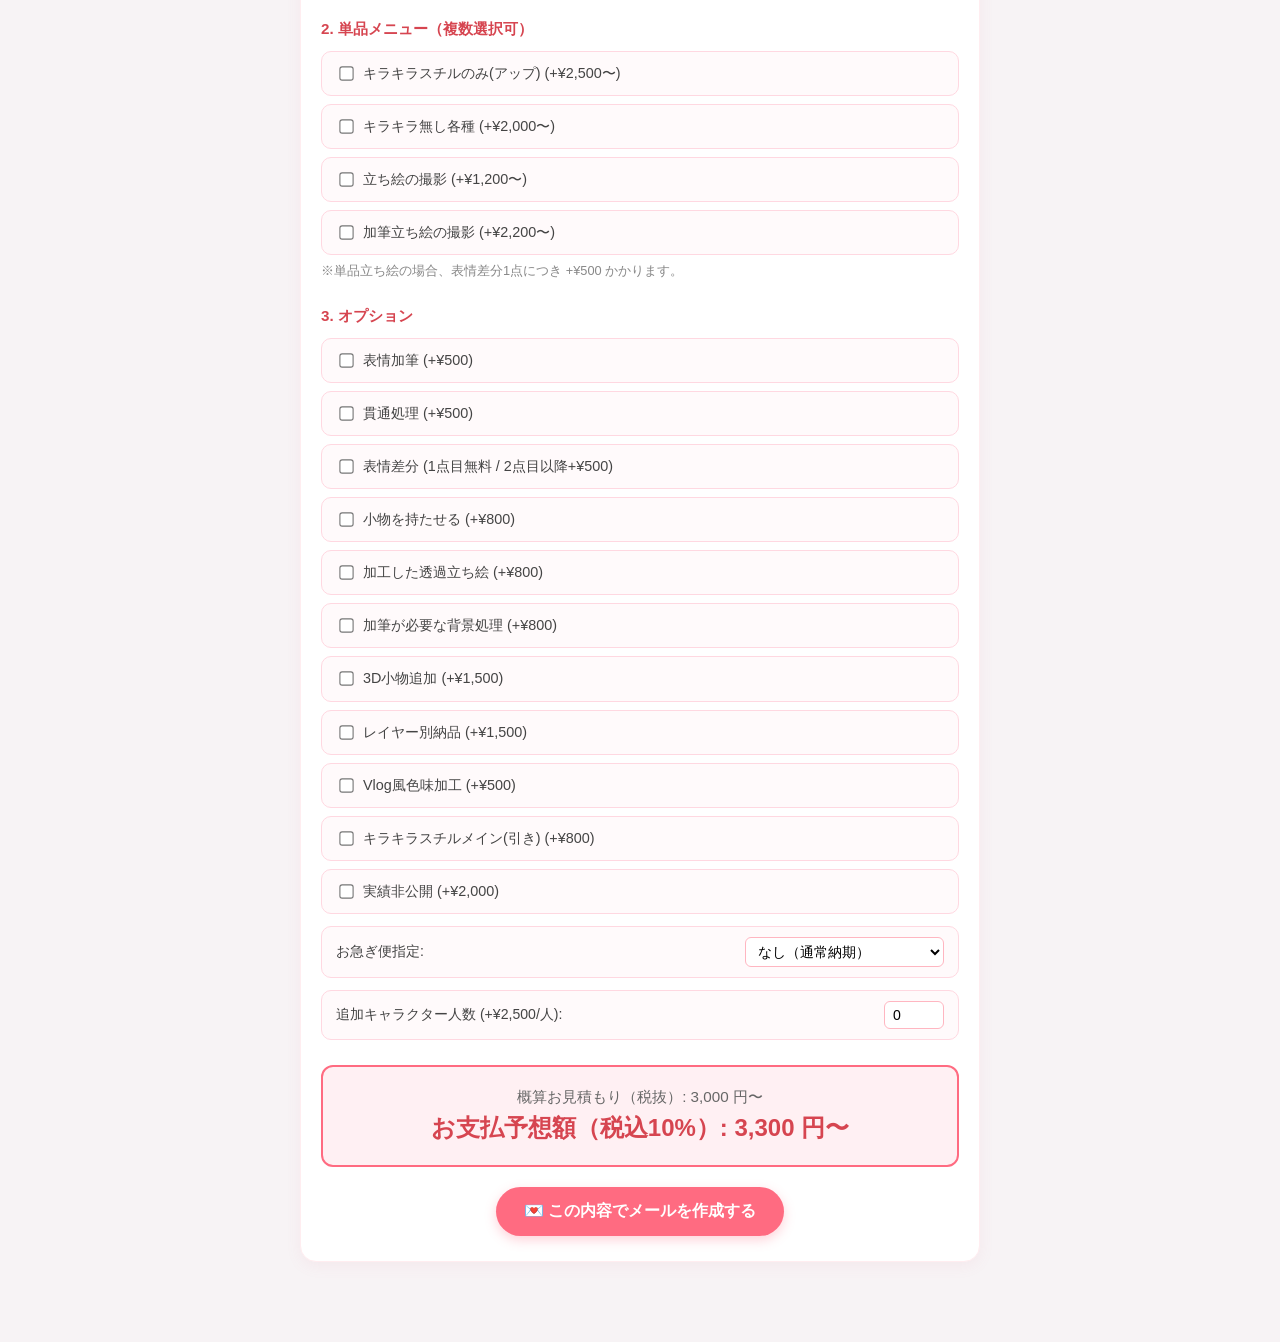
==== commit fc4eee24: "Update index.html" ====
--- a/index.html
+++ b/index.html
@@ -144,7 +144,7 @@
       </div>
     </div>
 
-    <!-- 🌟 3つ目のブロック：特典＆お知らせ -->
+    <!-- 🌟 3つ目のブロック：特典案内＆ご注意事項 -->
     <div class="section-with-gif">
       <div class="gif-side gif-left">
         <img src="はなぬい_ゆらゆらウインクループ.gif" alt="装飾GIF" class="protected-media">
@@ -157,6 +157,7 @@
           <h2>特典案内＆ご注意事項</h2>
         </div>
 
+        <!-- 1. ご利用特典 -->
         <div class="info-box benefit-box">
           <h3>🎁 ご利用特典</h3>
           <p><strong>リピーター様</strong> または <strong>SNS等で宣伝いただいた方</strong> には特典をお付けしています！</p>
@@ -166,9 +167,26 @@
           </ul>
         </div>
 
+        <!-- 2. お持ち込み素材・公開について -->
+        <div class="info-box material-box">
+          <h3>📁 お持ち込み素材・実績公開について</h3>
+          <ul>
+            <li><strong>背景のご用意：</strong>利用規約をご確認のうえ、元のサイトがあればそちらのURLを貼ってください。（AI背景・リアル写真も可）<br>
+            <span class="sub-note">※4Kサイズ以下のものは若干画質が落ちる場合があります。できる限り綺麗にしてお渡しいたしますがご了承ください。</span></li>
+            <li><strong>VRChatのお写真：</strong>編集ご希望の方は「キャラクター有り」と「無し（背景のみ）」に分けて撮影いただけると幸いです。</li>
+            <li><strong>ポートフォリオ公開：</strong>実績非公開の方や、FANBOX・メンバーシップ限定等で掲載できない方は、事前にご相談いただくかオプションの「実績非公開」をお選びください。</li>
+          </ul>
+        </div>
+
+        <!-- 3. 修正・リテイクについて -->
         <div class="info-box caution-box">
-          <h3>🔒 ポートフォリオ公開について</h3>
-          <p>※ポートフォリオ非公開希望の方は「実績非公開」をご選択ください。</p>
+          <h3>⚠️ 修正・リテイクに関する注意事項</h3>
+          <ul>
+            <li><strong>修正のご連絡：</strong>ラフお渡しから<strong>4営業日以内</strong>にご指定ください。過ぎた場合は納期の延長や追加料金がかかる場合がございます。</li>
+            <li><strong>おまかせプラン：</strong>基本イメージとあまりに乖離がある場合を除き、リテイクは承っておりません。とことんこだわりたい方は「完全こだわりセット」をお勧めいたします！</li>
+            <li><strong>リテイク料金：</strong>1回 1,000円（最大5回まで対応）<br>
+            <span class="sub-note">※ラフOK（確定）提出後のポージングや表情リテイクは 1回 2,000円 かかります。</span></li>
+          </ul>
         </div>
       </section>
 
@@ -178,7 +196,7 @@
       </div>
     </div>
 
-    <!-- 📋 4つ目のブロック：お取引の流れ（参考用） -->
+    <!-- 📋 4つ目のブロック：お取引の流れ -->
     <div class="section-with-gif">
       <div class="gif-side gif-left">
         <img src="1.gif" alt="装飾GIF" class="protected-media">
@@ -211,7 +229,7 @@
       </div>
     </div>
 
-    <!-- 📝 5つ目のブロック：ご依頼お見積もりシミュレーター（フォーム統合版） -->
+    <!-- 📝 5つ目のブロック：ご依頼お見積もりシミュレーター -->
     <div class="section-with-gif">
       <div class="gif-side gif-left">
         <img src="はなぬい_ゆらゆらウインクループ.gif" alt="装飾GIF" class="protected-media">
@@ -226,7 +244,7 @@
 
         <form id="estimateForm">
           
-          <!-- ご依頼テンプレート基本項目 -->
+          <!-- 基本情報 -->
           <div class="form-group">
             <h3>📌 基本情報のご入力</h3>
             
@@ -275,11 +293,6 @@
           <!-- 1. メインセット選択 -->
           <div class="form-group">
             <h3>1. メインセット選択（いずれか1つ）</h3>
-            
-            <div class="set-notice-box">
-              ⚠️ <strong>実績非公開・限定公開について</strong><br>
-              実績非公開のほか、FANBOXやメンバーシップ限定などポートフォリオに掲載できない場合も、事前にご相談いただくかオプションの「実績非公開」をお選びください。
-            </div>
 
             <div class="radio-group card-radio-group">
               <label class="set-card">
@@ -350,7 +363,7 @@
             </div>
           </div>
 
-          <!-- 🔗 セットに応じた詳細入力欄（自動切り替え） -->
+          <!-- 連動型サブボックス -->
           <div class="form-group dynamic-detail-section">
             <h3>📌 選択したセットの詳細ご要望</h3>
 
@@ -369,7 +382,6 @@
                 <label>表情1点 ＋ 差分</label>
                 <input type="text" id="sub_face1" placeholder="ご希望の表情（例：笑顔、ウインク等）" class="text-input">
               </div>
-              <p class="note-small">※AI背景可、リアル写真可。4Kサイズ以下のものは若干画質が落ちる場合があります。</p>
             </div>
 
             <!-- ② 季節・シチュエーションおまかせセット用 -->
@@ -392,7 +404,6 @@
                 <label>表情1点 ＋ 表情差分1点</label>
                 <input type="text" id="sub_face2" placeholder="ご希望の表情（例：通常、照れ顔 等）" class="text-input">
               </div>
-              <p class="note-small">※ご指定のシチュエーションによりAI画像を使用する場合があります。</p>
             </div>
 
             <!-- ③ 全部持ち込みお写真馴染ませセット用 -->
@@ -422,8 +433,6 @@
                   <label><input type="radio" name="sub_vrc_user" value="活動者様以外"> 活動者様以外（※全額前払いとなります）</label>
                 </div>
               </div>
-              <p class="note-small"><strong>ーご用意いただくものー</strong><br>
-              ・背景、人物一緒のお写真 / ・背景だけのお写真 / ・人物(透過)だけのお写真</p>
             </div>
 
             <!-- ⑤ 完全こだわりセット / セットなし用 -->
--- a/style.css
+++ b/style.css
@@ -243,73 +243,12 @@
   border: 1px solid #eee;
 }
 
-/* --- 📋 ご依頼テンプレート＆お取引の流れ --- */
-.template-box {
-  background: #fff0f3;
-  border: 1.5px solid #ffb6c1;
-  border-radius: 10px;
-  padding: 14px 16px;
-  margin-bottom: 15px;
-}
-.template-box h3 {
-  margin-top: 0;
-  color: #d64550;
-  font-size: 0.92rem;
-}
-.template-box p {
-  margin: 0;
-  font-size: 0.85rem;
-  white-space: pre-wrap;
-  color: #444;
-  line-height: 1.6;
-}
-
-.template-detail-container {
-  display: grid;
-  grid-template-columns: repeat(2, 1fr);
-  gap: 12px;
-  margin-bottom: 15px;
-}
-@media (max-width: 600px) {
-  .template-detail-container {
-    grid-template-columns: 1fr;
-  }
-}
-
-.template-detail-box {
-  background: #faf7f8;
-  border: 1px dashed #ffd1dc;
-  border-radius: 10px;
-  padding: 12px;
-  font-size: 0.83rem;
-  color: #444;
-}
-.template-detail-box h4 {
-  margin: 0 0 6px 0;
-  color: #d64550;
-  font-size: 0.88rem;
-}
-.template-detail-box p {
-  margin: 0;
-  white-space: pre-wrap;
-  line-height: 1.5;
-}
-.note-small {
-  font-size: 0.75rem;
-  color: #777;
-  margin-top: 6px !important;
-}
-
+/* --- 📋 お取引の流れ --- */
 .flow-box {
   background: #ffffff;
   border: 1.5px solid #ffe1e8;
   border-radius: 10px;
   padding: 14px 16px;
-}
-.flow-box h3 {
-  margin-top: 0;
-  color: #d64550;
-  font-size: 0.92rem;
 }
 .flow-box ol {
   margin: 0 0 10px 0;
@@ -328,9 +267,77 @@
   margin-top: 8px;
 }
 
-/* --- 📝 お見積もりフォーム --- */
+/* --- 📝 フォーム入力フィールド関連 --- */
 .form-group {
-  margin-bottom: 20px;
+  margin-bottom: 22px;
+}
+
+.input-row {
+  margin-bottom: 12px;
+}
+.input-row label {
+  display: block;
+  font-size: 0.85rem;
+  font-weight: bold;
+  color: #555;
+  margin-bottom: 4px;
+}
+
+.text-input, .select-box {
+  width: 100%;
+  padding: 8px 12px;
+  border-radius: 8px;
+  border: 1.5px solid #ffd8e1;
+  font-size: 0.9rem;
+  background-color: #fff;
+  box-sizing: border-box;
+  transition: all 0.2s;
+}
+.text-input:focus, .select-box:focus {
+  outline: none;
+  border-color: #ff6b81;
+  box-shadow: 0 0 5px rgba(255, 107, 129, 0.2);
+}
+
+.inline-radios {
+  display: flex;
+  gap: 20px;
+  font-size: 0.9rem;
+  align-items: center;
+  padding: 4px 0;
+}
+.inline-radios label {
+  font-weight: normal;
+  display: flex;
+  align-items: center;
+  gap: 6px;
+  margin-bottom: 0;
+}
+.inline-radios input[type="radio"] {
+  accent-color: #e74c3c;
+  transform: scale(1.1);
+}
+
+/* 🔗 連動する詳細サブボックス */
+.dynamic-detail-section {
+  background: #faf7f8;
+  border: 1.5px dashed #ffd1dc;
+  border-radius: 12px;
+  padding: 16px;
+}
+.set-detail-subbox .subbox-title {
+  font-weight: bold;
+  color: #d64550;
+  font-size: 0.9rem;
+  margin: 0 0 10px 0;
+  border-bottom: 1px dashed #ffa8b6;
+  padding-bottom: 4px;
+}
+.note-small {
+  font-size: 0.78rem;
+  color: #777;
+  margin-top: 6px;
+  line-height: 1.4;
 }
 
 .radio-group, .checkbox-group {
@@ -473,7 +480,7 @@
   user-select: none;
 }
 
-/* --- 💖 メインセット＆カード・案内用デザイン 💖 --- */
+/* --- 💖 メインセット＆カードデザイン 💖 --- */
 .set-notice-box {
   background-color: #fff8f9;
   border: 1px dashed #ff8fa3;
@@ -639,3 +646,17 @@
   border-radius: 6px;
   border: 1px solid #ffe5eb;
 }
+
+@media (max-width: 480px) {
+  .set-title-price {
+    flex-direction: column;
+    align-items: flex-start;
+    gap: 2px;
+  }
+  .set-title {
+    font-size: 0.9rem;
+  }
+  .set-price {
+    font-size: 0.95rem;
+  }
+}
